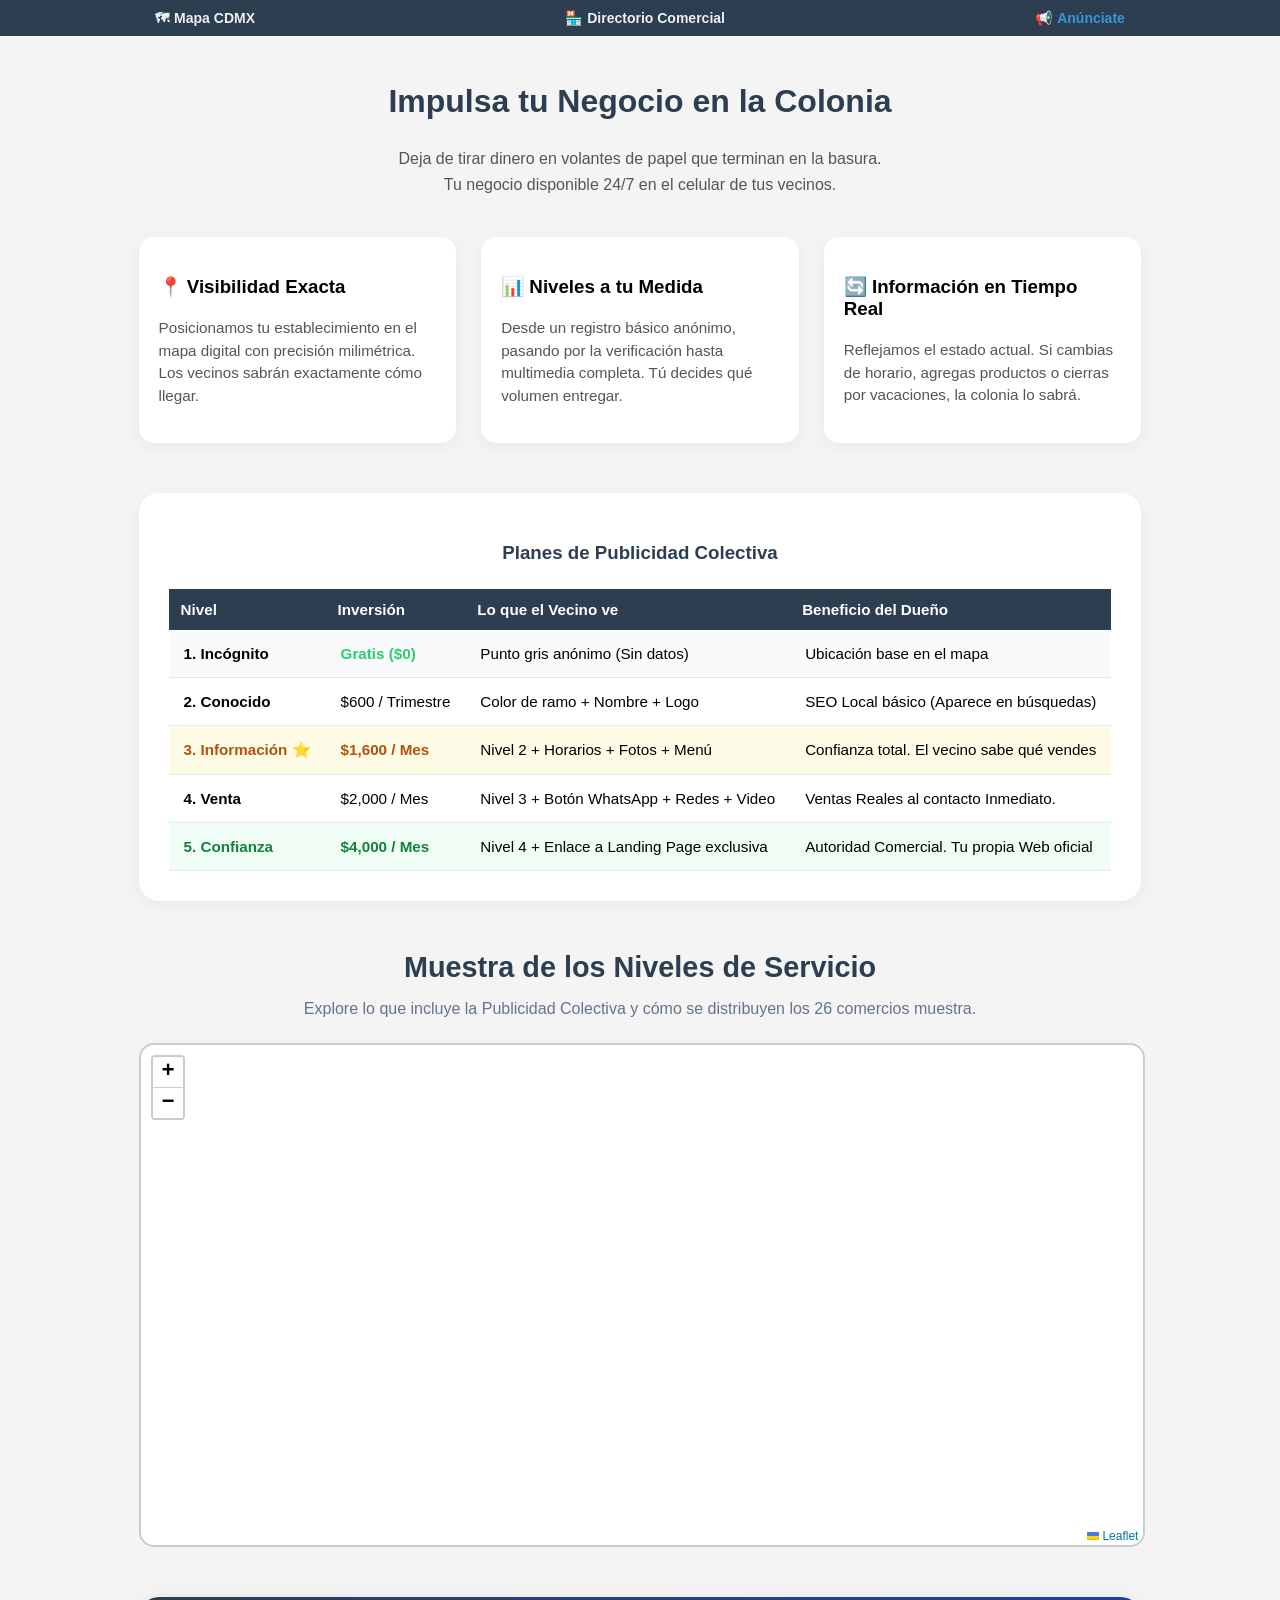
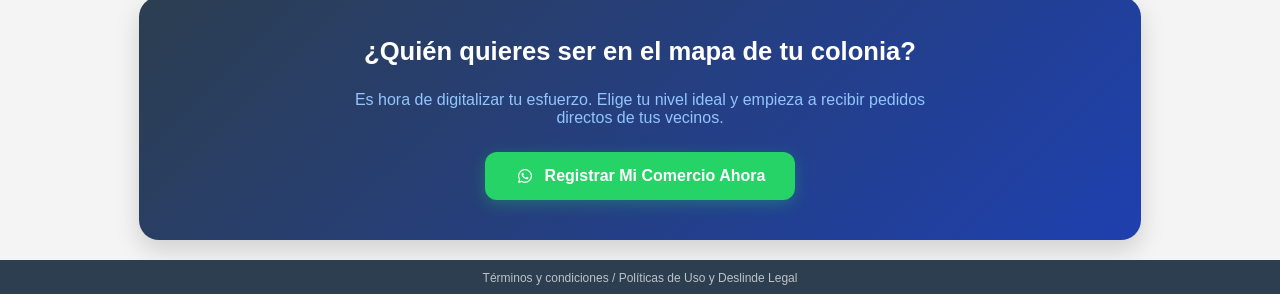
==== anunciate.html @ 741e90ce "Subida inicial limpia del proyecto" ====
<!DOCTYPE html>
<html lang="es">
<head>
    <meta charset="UTF-8">
    <meta name="viewport" content="width=device-width, initial-scale=1.0">
    <title>Anúnciate - Negosistema</title>
    
    <!-- Dependencias Locales Unificadas del Proyecto -->
    <link rel="stylesheet" href="css/leaflet.css">
    <!-- CORRECCIÓN: Enlace correcto a tu archivo local de iconos -->
    <link rel="stylesheet" href="css/styles.css">
    <link rel="stylesheet" href="css/all.min.css">
</head>

<body>
<!-- Menú de navegación integrado idéntico al esqueleto -->
<nav class="menu-navegacion-sistema">
<div class="menu-enlaces">
<a href="index.html" class="enlace-nav">
<span class="icono-nav">🗺</span> Mapa CDMX
</a>
<a href="comercial.html" class="enlace-nav">
<span class="icono-nav">🏪</span> Directorio Comercial
</a>
<a href="anunciate.html" class="enlace-nav activo">
<span class="icono-nav">📢</span> Anúnciate
</a>
</div>
</nav>
<!-- Contenedor de Contenido Comercial -->
<div class="contenedor-servicios-ventas" style="padding: 20px; max-width:
1100px; margin: 0 auto;">
<header style="text-align: center; margin-bottom: 40px; margin-top: 20px;">
<h2 class="section-title" style="color: #2c3e50; font-size:
2rem;">Impulsa tu Negocio en la Colonia</h2>
<p class="intro-text" style="color: #555; line-height: 1.6;">
Deja de tirar dinero en volantes de papel que terminan en la
basura. <br>
Tu negocio disponible 24/7 en el celular de tus vecinos.
</p>
</header>
<!-- Pilares de Valor comerciales -->
<div style="display: grid; grid-template-columns: repeat(auto-fit,
minmax(280px, 1fr)); gap: 25px; margin-bottom: 50px;">
<div class="feature-card" style="box-shadow: 0 4px 15px
rgba(0,0,0,0.05); border-radius: 15px; background: white; padding: 20px;">
<h3>📍 Visibilidad Exacta</h3>
<p style="color: #555; font-size: 0.95rem; line-height:
1.5;">Posicionamos tu establecimiento en el mapa digital con precisión milimétrica.
Los vecinos sabrán exactamente cómo llegar.</p>
</div>
<div class="feature-card" style="box-shadow: 0 4px 15px
rgba(0,0,0,0.05); border-radius: 15px; background: white; padding: 20px;">
<h3>📊 Niveles a tu Medida</h3>
<p style="color: #555; font-size: 0.95rem; line-height: 1.5;">Desde
un registro básico anónimo, pasando por la verificación hasta multimedia completa.
Tú decides qué volumen entregar.</p>
</div>
<div class="feature-card" style="box-shadow: 0 4px 15px
rgba(0,0,0,0.05); border-radius: 15px; background: white; padding: 20px;">
<h3>🔄 Información en Tiempo Real</h3>
<p style="color: #555; font-size: 0.95rem; line-height:
1.5;">Reflejamos el estado actual. Si cambias de horario, agregas productos o
cierras por vacaciones, la colonia lo sabrá.</p>
</div>
</div>
<!-- Tabla Profesional de Planes y Niveles de Inversión -->
<section style="margin-bottom: 50px; background: white; padding: 30px;
border-radius: 20px; box-shadow: 0 4px 15px rgba(0,0,0,0.05);">
<h3 style="color: #2c3e50; text-align: center; margin-bottom:
25px;">Planes de Publicidad Colectiva</h3>
<div style="overflow-x: auto;">
<table style="width: 100%; border-collapse: collapse; text-align:
left; font-size: 0.95rem;">
<thead>
<tr style="background-color: #2c3e50; color: white;">
<th style="padding: 12px;">Nivel</th>
<th style="padding: 12px;">Inversión</th>
<th style="padding: 12px;">Lo que el Vecino ve</th>
<th style="padding: 12px;">Beneficio del Dueño</th>
</tr>
</thead>
<tbody>
<tr style="border-bottom: 1px solid #e2e8f0; background:
#f8fafc;">
<td style="padding: 15px; font-weight: bold;">1.
Incógnito</td>
<td style="padding: 15px; color: #2ecc71; font-weight:
bold;">Gratis ($0)</td>
<td style="padding: 15px;">Punto gris anónimo (Sin
datos)</td>
<td style="padding: 15px;">Ubicación base en el
mapa</td>
</tr>
<tr style="border-bottom: 1px solid #e2e8f0;">
<td style="padding: 15px; font-weight: bold;">2.
Conocido</td>
<td style="padding: 15px;">$600 / Trimestre</td>
<td style="padding: 15px;">Color de ramo + Nombre +
Logo</td>
<td style="padding: 15px;">SEO Local básico (Aparece en
búsquedas)</td>
</tr>
<tr style="border-bottom: 1px solid #e2e8f0; background:
#fdfae6;">
<td style="padding: 15px; font-weight: bold; color:
#b45309;">3. Información ⭐</td>
<td style="padding: 15px; font-weight: bold; color:
#b45309;">$1,600 / Mes</td>
<td style="padding: 15px;">Nivel 2 + Horarios + Fotos +
Menú</td>
<td style="padding: 15px;">Confianza total. El vecino
sabe qué vendes</td>
</tr>
<tr style="border-bottom: 1px solid #e2e8f0;">
<td style="padding: 15px; font-weight: bold;">4.
Venta</td>
<td style="padding: 15px;">$2,000 / Mes</td>
<td style="padding: 15px;">Nivel 3 + Botón WhatsApp +
Redes + Video</td>
<td style="padding: 15px;">Ventas Reales al contacto
Inmediato.</td>
</tr>
<tr style="border-bottom: 1px solid #e2e8f0; background:
#f0fdf4;">
<td style="padding: 15px; font-weight: bold; color:
#15803d;">5. Confianza</td>
<td style="padding: 15px; font-weight: bold; color:
#15803d;">$4,000 / Mes</td>
<td style="padding: 15px;">Nivel 4 + Enlace a Landing
Page exclusiva</td>
<td style="padding: 15px;">Autoridad Comercial. Tu
propia Web oficial</td>
</tr>
</tbody>
</table>
</div>
</section>
<!-- Sección de Visualización de Pruebas -->
<!-- Sección de Visualización de Pruebas -->
<section style="margin-bottom: 50px; text-align: center;">
  <h3 style="color: #2c3e50; font-size: 1.8rem; margin-bottom: 5px;">Muestra de los Niveles de Servicio</h3>
  <p style="color: #64748b; margin-bottom: 25px;">Explore lo que incluye la Publicidad Colectiva y cómo se distribuyen los 26 comercios muestra.</p>
  
  <!-- SOLUCIÓN: Un solo contenedor con el ID correcto y todos los estilos visuales -->
  <div id="mapa_general" style="width: 100%; height: 500px; min-height: 400px; border: 2px solid #ccc; border-radius: 15px; overflow: hidden; background: #fff; z-index: 1;"></div>
</section>
<!-- Bloque de Conversión Directa (Call to Action) -->
<div style="background: linear-gradient(135deg, #2c3e50 0%, #1e40af 100%);
color: white; padding: 40px; border-radius: 20px; text-align: center; box-shadow: 0
10px 25px rgba(0,0,0,0.15);">
<h3 style="margin-top: 0; font-size: 1.6rem; color: #fff;">¿Quién
quieres ser en el mapa de tu colonia?</h3>
<p style="color: #93c5fd; max-width: 600px; margin: 10px auto 25px
auto;">Es hora de digitalizar tu esfuerzo. Elige tu nivel ideal y empieza a recibir
pedidos directos de tus vecinos.</p>
<a href="https://wa.me" class="btn-gps-xalpa" target="_blank"
style="background: #25d366; color:#fff; display: inline-flex; align-items: center;
gap: 10px; padding: 15px 30px; text-decoration: none; font-weight: bold;
border-radius: 12px; box-shadow: 0 4px 15px rgba(37,211,102,0.3);">
<i class="fa-brands fa-whatsapp"></i> Registrar Mi Comercio Ahora
</a>
</div>
</div>
<!-- Footer Técnico Unificado -->
<footer class="footer-sistema">
<a href="terminos.html" class="enlace-legal">Términos y condiciones /
Políticas de Uso y Deslinde Legal</a>
</footer>
<!-- Dependencias JavaScript Locales e Inyección Automática -->
<script src="js/leaflet.js"></script>
<script src="js/papaparse.min.js"></script>
<script src="js/motor-mapas.js"></script>
</body>
</html>
---- css/styles.css ----
/* Variables de dimensionamiento base */
html, body {
    margin: 0;
    padding: 0;
    width: 100%;
    height: 100%;
    font-family: Arial, sans-serif;
    background-color: #f4f4f4;
     display: flex;
    flex-direction: column;
}

/* Menú de navegación global fijo */
.menu-navegacion-sistema {
    width: 100%;
    background-color: #2c3e50;
    padding: 10px 0;
}
.menu-enlaces {
    display: flex;
    justify-content: space-around;
    align-items: center;
}
.enlace-nav {
    color: #ecf0f1;
    text-decoration: none;
    font-size: 14px;
    font-weight: bold;
    display: flex;
    align-items: center;
    gap: 5px;
}
.enlace-nav.activo {
    color: #3498db;
}

/* Lienzo de mapas con flujo flexible */
#mapa-macro-contenedor, 
#mapa-comercial-contenedor {
  width: 100%;
  flex-grow: 1;
  min-height: 400px;
  background: #e0e0e0;
}


/* Footer legal */
.footer-sistema {
    width: 100%;
    text-align: center;
    padding: 8px 0;
    background: #2c3e50;
}
.enlace-legal {
    color: #bdc3c7;
    font-size: 12px;
    text-decoration: none;
}
/* Slider superior de ofertas */
.carrusel-ofertas {
    width: 100%;
    height: 60px;
    background: #fff;
    overflow-x: auto;
    white-space: nowrap;
    border-bottom: 2px solid #e74c3c;
}
.riel-dinamico {
    display: inline-flex;
    padding: 5px;
    gap: 10px;
}

/* Buscador y switch */
.panel-control-hiperlocal {
    padding: 10px;
    background: #fff;
    display: flex;
    flex-direction: column;
    gap: 8px;
}
.buscador-caja input {
    width: 100%;
    padding: 10px;
    border: 1px solid #ccc;
    border-radius: 4px;
    box-sizing: border-box;
}
.btn-switch {
    width: 100%;
    padding: 10px;
    background: #34495e;
    color: #fff;
    border: none;
    border-radius: 4px;
    font-weight: bold;
    cursor: pointer;
}
/* Grid inferior de switches táctiles */
.grid-capas-switches {
    display: grid;
    grid-template-columns: repeat(4, 1fr);
    gap: 5px;
    padding: 10px;
    background: #fff;
}
.switch-capa-btn {
    padding: 8px 2px;
    border-radius: 20px;
    border: 2px solid #ccc;
    font-size: 11px;
    font-weight: bold;
    text-align: center;
    background: #fff;
}

/* Clases de colores activos (Mapa A - Productos) */
.btn-p-verde { background: #2ecc71; color: #fff; }
.btn-p-naranja { background: #e67e22; color: #fff; }
.btn-p-amarillo { background: #f1c40f; color: #000; }
.btn-p-rojo { background: #e74c3c; color: #fff; }
.btn-p-rosa { background: #e91e63; color: #fff; }
.btn-p-cafe { background: #8b5a2b; color: #fff; }
.btn-p-azul { background: #0000ff; color: #fff; }
.btn-p-gris { background: #95a5a6; color: #fff; }

/* Clases de colores activos (Mapa B - Servicios) */
.btn-s-azulclaro { background: #ecf0f1; color: #000; }
.btn-s-azulmedio { background: #3498db; color: #fff; }
.btn-s-morado { background: #9b59b6; color: #fff; }
.btn-s-grisoscuro { background: #34495e; color: #fff; }
.btn-s-vino { background: #800020; color: #fff; }
.btn-s-blanco { background: #ffffff; color: #000; border: 2px solid #000; }
.btn-s-negro { background: #000000; color: #fff; }
/* Contenedor base de los marcadores personalizados */
.pin-personalizado {
    position: relative;
    width: 30px;
    height: 30px;
    border-radius: 50%;
    display: flex;
    justify-content: center;
    align-items: center;
}

/* Pines Plata (Nivel Medio) */
.pin-plata {
    border: 3px solid #b4b4b4;
    box-shadow: 0 4px 6px rgba(0,0,0,0.3);
    transition: transform 0.2s ease-in-out;
}
.pin-plata:hover {
    transform: scale(1.25);
}

/* Pines Oro Premium (Efecto de hardware: pulso expansivo) */
.pin-oro {
    border: 3px solid #f1c40f;
    box-shadow: 0 0 10px #f1c40f;
    animation: pulso-oro-hardware 1.8s infinite ease-in-out;
}
@keyframes pulso-oro-hardware {
    0% { box-shadow: 0 0 0 0 rgba(241, 196, 15, 0.7); }
    70% { box-shadow: 0 0 0 12px rgba(241, 196, 15, 0); }
    100% { box-shadow: 0 0 0 0 rgba(241, 196, 15, 0); }
}

/* Corona de Flamas (Urgencia) - Efecto Fuego superpuesto */
.pin-con-flama::after {
    content: '';
    position: absolute;
    top: -18px;
    left: 50%;
    transform: translateX(-50%);
    width: 24px;
    height: 24px;
    background: radial-gradient(circle at bottom, #ffdd00 20%, #ff5500 60%, transparent 90%);
    border-radius: 50% 50% 20% 50%;
    transform: translateX(-50%) rotate(-45deg);
    animation: efecto-fuego-css 0.5s infinite alternate ease-in-out;
    filter: drop-shadow(0 -2px 4px #ff5500);
}
@keyframes efecto-fuego-css {
    0% { transform: translateX(-50%) rotate(-43deg) scale(0.9); opacity: 0.8; }
    100% { transform: translateX(-50%) rotate(-47deg) scale(1.1); opacity: 1; }
}
/* Estructura para las barras de accesibilidad superiores */
.accesibilidad-contenedor {
  background: #ffffff;
  padding: 10px;
  border-bottom: 1px solid #cccccc;
}

/* Rejilla adaptativa para botones dinámicos */
.botones-grid {
  display: grid;
  grid-template-columns: repeat(auto-fill, minmax(120px, 1fr));
  gap: 8px;
  margin-top: 5px;
}

/* Botones físicos de accesibilidad */
.btn-accesibilidad-dinamico {
  padding: 8px;
  background: #34495e;
  color: #ffffff;
  border: none;
  border-radius: 4px;
  font-size: 12px;
  font-weight: bold;
  cursor: pointer;
  text-align: center;
}
/* 1. RESTAURACIÓN DEL MAPA: Protege las cuadrículas de Leaflet para que vuelvan a verse */
.leaflet-container img {
  width: auto !important;
  height: auto !important;
  max-width: none !important;
  max-height: none !important;
  display: inline !important;
}

/* 2. AISLAMIENTO EXCLUSIVO: El tamaño fijo solo se aplicará a las fotos del carrusel */
.foto-popup-item {
  display: block !important;
  width: 100% !important;
  height: 100% !important;
  object-fit: cover !important;
}

/* Contenedores de la interfaz */
.guia-colores-contenedor {
  background: #f8f9fa;
  border-radius: 8px;
  padding: 15px;
  box-shadow: 0 2px 4px rgba(0,0,0,0.05);
}
.guia-grid {
  display: grid;
  grid-template-columns: repeat(auto-fill, minmax(280px, 1fr));
  gap: 12px;
  margin-top: 10px;
}
.guia-item-filtro {
  display: flex;
  align-items: center;
  gap: 12px;
  font-size: 14px;
}

/* El interruptor (Toggle Switch) */
.toggle-switch {
  position: relative;
  display: inline-block;
  width: 44px;
  height: 24px;
  flex-shrink: 0;
}
.toggle-switch input {
  opacity: 0;
  width: 0;
  height: 0;
}
.slider-palanca {
  position: absolute;
  cursor: pointer;
  top: 0; left: 0; right: 0; bottom: 0;
  background-color: #b0bec5; /* Color apagado que no interfiere con las capas */
  transition: .3s;
  border-radius: 24px;
  border: 1px solid #90a4ae;
}
.slider-palanca:before {
  position: absolute;
  content: "";
  height: 16px;
  width: 16px;
  left: 3px;
  bottom: 3px;
  background-color: white;
  transition: .3s;
  border-radius: 50%;
  box-shadow: 0 1px 3px rgba(0,0,0,0.2);
}

/* Estado encendido dinámico según la capa */
.toggle-switch input:checked + .slider-palanca {
  background-color: var(--color-capa);
  border-color: rgba(0, 0, 0, 0.15);
}
.toggle-switch input:checked + .slider-palanca:before {
  transform: translateX(20px);
}

/* Ajuste específico para visibilidad del switch blanco */
.toggle-switch input[style*="#ffffff"]:checked + .slider-palanca {
  border-color: #ccc;
}
.toggle-switch input[style*="#ffffff"]:checked + .slider-palanca:before {
  background-color: #f5f5f5;
}
/* Por defecto ocultamos ambas secciones para evitar parpadeos */
#contenedor-filtros-global .seccion-productos,
#contenedor-filtros-global .seccion-servicios {
  display: none;
}

/* Si el contenedor padre tiene la clase de productos, muestra solo productos */
#contenedor-filtros-global.modo-productos .seccion-productos {
  display: block;
}

/* Si el contenedor padre tiene la clase de servicios, muestra solo servicios */
#contenedor-filtros-global.modo-servicios .seccion-servicios {
  display: block;
}
.guia-grid {
    display: grid;
    grid-template-columns: repeat(auto-fit, minmax(280px, 1fr));
    gap: 15px;
    padding: 15px;
}
.guia-item-filtro {
    display: flex;
    align-items: start;
    gap: 10px;
    background: #f8fafc;
    padding: 10px;
    border-radius: 8px;
}
/* Color para los selectores activos de los Checkboxes */
.filtro-capa-chk[data-capa="verde"]:checked + .slider-palanca { background-color: #2ecc71; }
.filtro-capa-chk[data-capa="naranja"]:checked + .slider-palanca { background-color: #e67e22; }
.filtro-capa-chk[data-capa="amarillo"]:checked + .slider-palanca { background-color: #f1c40f; }
.filtro-capa-chk[data-capa="rojo"]:checked + .slider-palanca { background-color: #e74c3c; }
.filtro-capa-chk[data-capa="rosa"]:checked + .slider-palanca { background-color: #e91e63; }
.filtro-capa-chk[data-capa="cafe"]:checked + .slider-palanca { background-color: #8b5a2b; }
.filtro-capa-chk[data-capa="azul"]:checked + .slider-palanca { background-color: #0000ff; }

/* Servicios */
.filtro-capa-chk[data-capa="azulclaro"]:checked + .slider-palanca { background-color: #1565c0; }
.filtro-capa-chk[data-capa="azulmedio"]:checked + .slider-palanca { background-color: #3498db; }
.filtro-capa-chk[data-capa="morado"]:checked + .slider-palanca { background-color: #7b1fa2; }
.filtro-capa-chk[data-capa="grisoscuro"]:checked + .slider-palanca { background-color: #34495e; }
.filtro-capa-chk[data-capa="vino"]:checked + .slider-palanca { background-color: #5d001e; }
.filtro-capa-chk[data-capa="blanco"]:checked + .slider-palanca { background-color: #ffffff; border: 1px solid #cbd5e1; }
.filtro-capa-chk[data-capa="negro"]:checked + .slider-palanca { background-color: #000000; }
.filtro-capa-chk[data-capa="gris"]:checked + .slider-palanca { background-color: #95a5a6; }
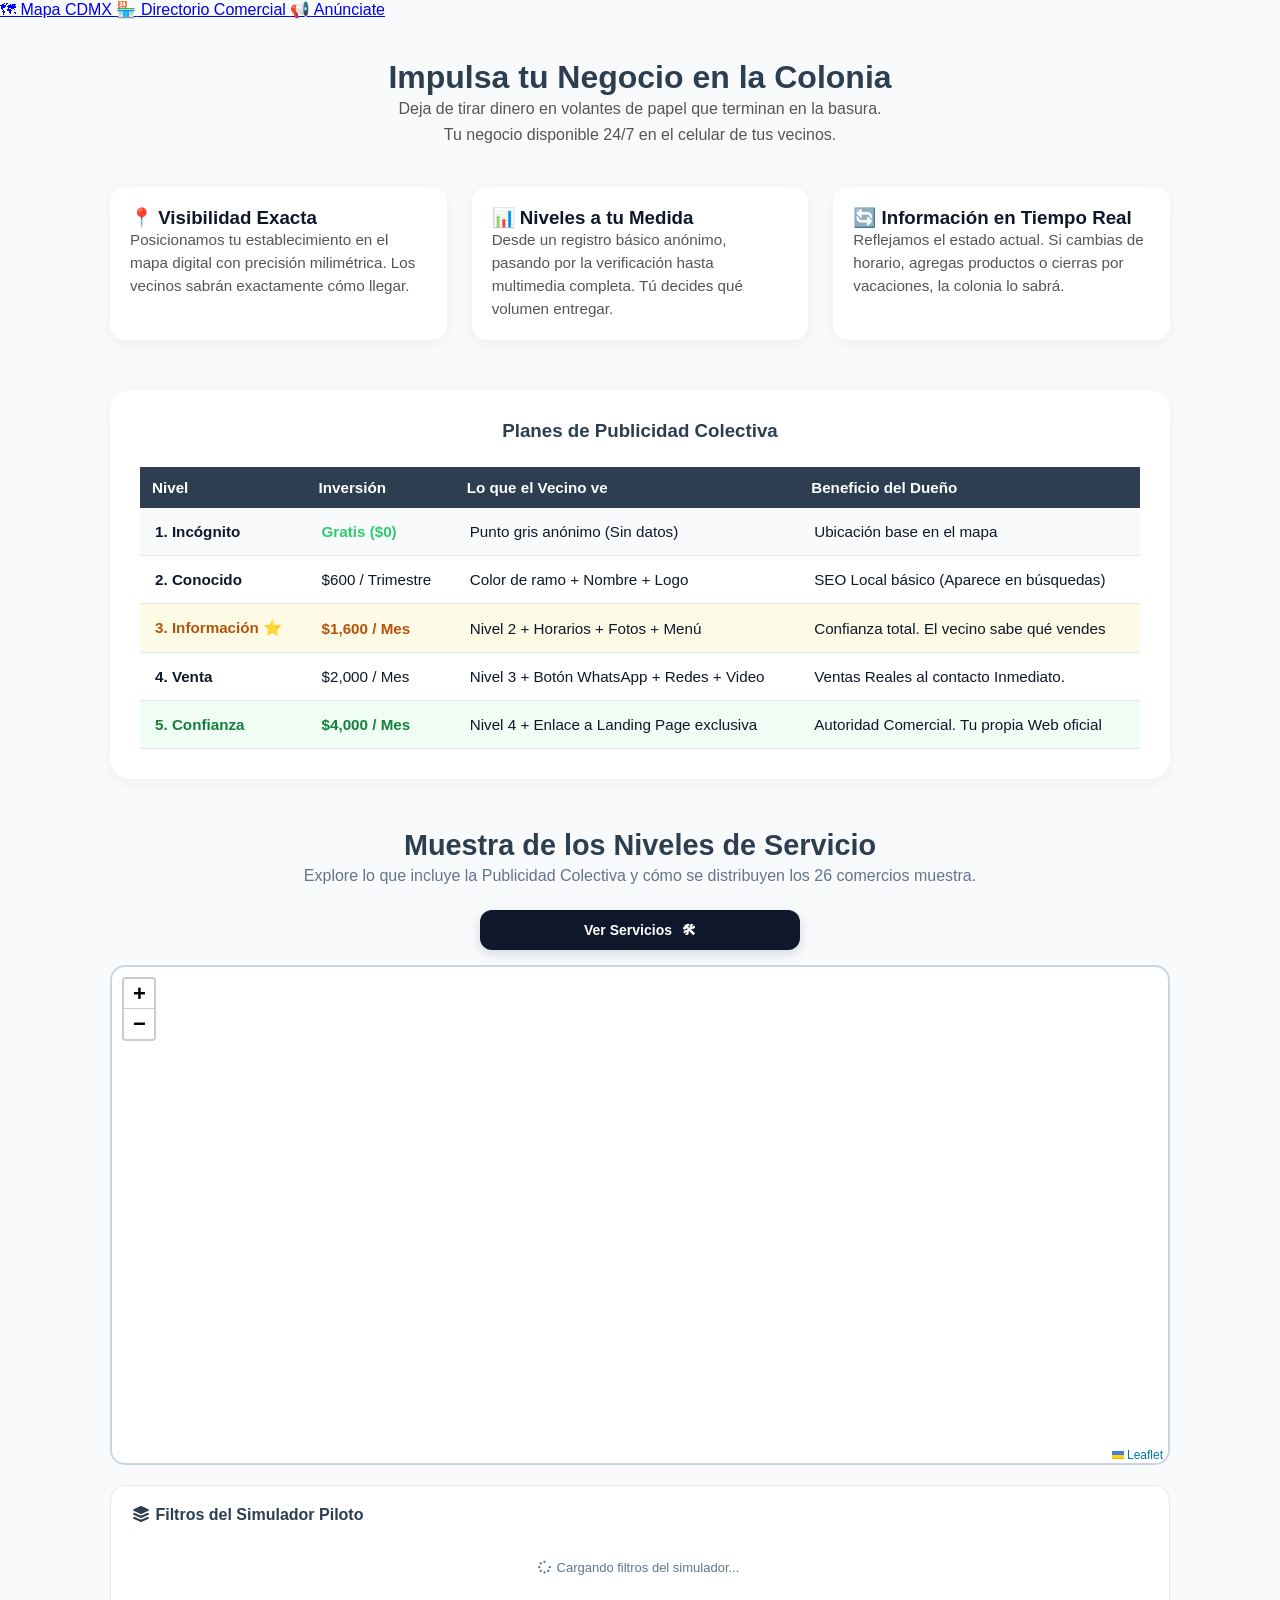
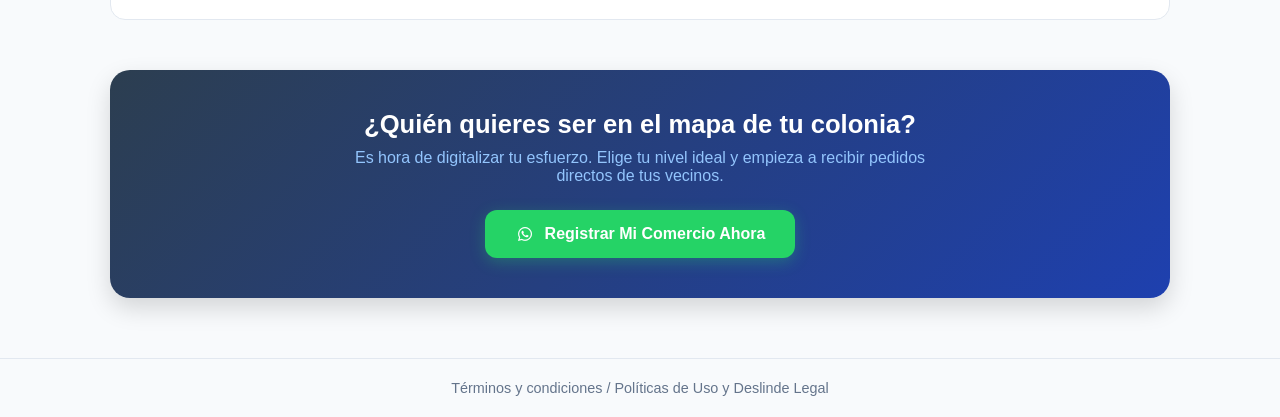
==== commit 8e5340ca: "actualizacion con cluster" ====
--- a/anunciate.html
+++ b/anunciate.html
@@ -7,169 +7,146 @@
     
     <!-- Dependencias Locales Unificadas del Proyecto -->
     <link rel="stylesheet" href="css/leaflet.css">
-    <!-- CORRECCIÓN: Enlace correcto a tu archivo local de iconos -->
     <link rel="stylesheet" href="css/styles.css">
     <link rel="stylesheet" href="css/all.min.css">
 </head>
 
-<body>
-<!-- Menú de navegación integrado idéntico al esqueleto -->
-<nav class="menu-navegacion-sistema">
-<div class="menu-enlaces">
-<a href="index.html" class="enlace-nav">
-<span class="icono-nav">🗺</span> Mapa CDMX
-</a>
-<a href="comercial.html" class="enlace-nav">
-<span class="icono-nav">🏪</span> Directorio Comercial
-</a>
-<a href="anunciate.html" class="enlace-nav activo">
-<span class="icono-nav">📢</span> Anúnciate
-</a>
-</div>
-</nav>
-<!-- Contenedor de Contenido Comercial -->
-<div class="contenedor-servicios-ventas" style="padding: 20px; max-width:
-1100px; margin: 0 auto;">
-<header style="text-align: center; margin-bottom: 40px; margin-top: 20px;">
-<h2 class="section-title" style="color: #2c3e50; font-size:
-2rem;">Impulsa tu Negocio en la Colonia</h2>
-<p class="intro-text" style="color: #555; line-height: 1.6;">
-Deja de tirar dinero en volantes de papel que terminan en la
-basura. <br>
-Tu negocio disponible 24/7 en el celular de tus vecinos.
-</p>
-</header>
-<!-- Pilares de Valor comerciales -->
-<div style="display: grid; grid-template-columns: repeat(auto-fit,
-minmax(280px, 1fr)); gap: 25px; margin-bottom: 50px;">
-<div class="feature-card" style="box-shadow: 0 4px 15px
-rgba(0,0,0,0.05); border-radius: 15px; background: white; padding: 20px;">
-<h3>📍 Visibilidad Exacta</h3>
-<p style="color: #555; font-size: 0.95rem; line-height:
-1.5;">Posicionamos tu establecimiento en el mapa digital con precisión milimétrica.
-Los vecinos sabrán exactamente cómo llegar.</p>
-</div>
-<div class="feature-card" style="box-shadow: 0 4px 15px
-rgba(0,0,0,0.05); border-radius: 15px; background: white; padding: 20px;">
-<h3>📊 Niveles a tu Medida</h3>
-<p style="color: #555; font-size: 0.95rem; line-height: 1.5;">Desde
-un registro básico anónimo, pasando por la verificación hasta multimedia completa.
-Tú decides qué volumen entregar.</p>
-</div>
-<div class="feature-card" style="box-shadow: 0 4px 15px
-rgba(0,0,0,0.05); border-radius: 15px; background: white; padding: 20px;">
-<h3>🔄 Información en Tiempo Real</h3>
-<p style="color: #555; font-size: 0.95rem; line-height:
-1.5;">Reflejamos el estado actual. Si cambias de horario, agregas productos o
-cierras por vacaciones, la colonia lo sabrá.</p>
-</div>
-</div>
-<!-- Tabla Profesional de Planes y Niveles de Inversión -->
-<section style="margin-bottom: 50px; background: white; padding: 30px;
-border-radius: 20px; box-shadow: 0 4px 15px rgba(0,0,0,0.05);">
-<h3 style="color: #2c3e50; text-align: center; margin-bottom:
-25px;">Planes de Publicidad Colectiva</h3>
-<div style="overflow-x: auto;">
-<table style="width: 100%; border-collapse: collapse; text-align:
-left; font-size: 0.95rem;">
-<thead>
-<tr style="background-color: #2c3e50; color: white;">
-<th style="padding: 12px;">Nivel</th>
-<th style="padding: 12px;">Inversión</th>
-<th style="padding: 12px;">Lo que el Vecino ve</th>
-<th style="padding: 12px;">Beneficio del Dueño</th>
-</tr>
-</thead>
-<tbody>
-<tr style="border-bottom: 1px solid #e2e8f0; background:
-#f8fafc;">
-<td style="padding: 15px; font-weight: bold;">1.
-Incógnito</td>
-<td style="padding: 15px; color: #2ecc71; font-weight:
-bold;">Gratis ($0)</td>
-<td style="padding: 15px;">Punto gris anónimo (Sin
-datos)</td>
-<td style="padding: 15px;">Ubicación base en el
-mapa</td>
-</tr>
-<tr style="border-bottom: 1px solid #e2e8f0;">
-<td style="padding: 15px; font-weight: bold;">2.
-Conocido</td>
-<td style="padding: 15px;">$600 / Trimestre</td>
-<td style="padding: 15px;">Color de ramo + Nombre +
-Logo</td>
-<td style="padding: 15px;">SEO Local básico (Aparece en
-búsquedas)</td>
-</tr>
-<tr style="border-bottom: 1px solid #e2e8f0; background:
-#fdfae6;">
-<td style="padding: 15px; font-weight: bold; color:
-#b45309;">3. Información ⭐</td>
-<td style="padding: 15px; font-weight: bold; color:
-#b45309;">$1,600 / Mes</td>
-<td style="padding: 15px;">Nivel 2 + Horarios + Fotos +
-Menú</td>
-<td style="padding: 15px;">Confianza total. El vecino
-sabe qué vendes</td>
-</tr>
-<tr style="border-bottom: 1px solid #e2e8f0;">
-<td style="padding: 15px; font-weight: bold;">4.
-Venta</td>
-<td style="padding: 15px;">$2,000 / Mes</td>
-<td style="padding: 15px;">Nivel 3 + Botón WhatsApp +
-Redes + Video</td>
-<td style="padding: 15px;">Ventas Reales al contacto
-Inmediato.</td>
-</tr>
-<tr style="border-bottom: 1px solid #e2e8f0; background:
-#f0fdf4;">
-<td style="padding: 15px; font-weight: bold; color:
-#15803d;">5. Confianza</td>
-<td style="padding: 15px; font-weight: bold; color:
-#15803d;">$4,000 / Mes</td>
-<td style="padding: 15px;">Nivel 4 + Enlace a Landing
-Page exclusiva</td>
-<td style="padding: 15px;">Autoridad Comercial. Tu
-propia Web oficial</td>
-</tr>
-</tbody>
-</table>
-</div>
-</section>
-<!-- Sección de Visualización de Pruebas -->
-<!-- Sección de Visualización de Pruebas -->
-<section style="margin-bottom: 50px; text-align: center;">
-  <h3 style="color: #2c3e50; font-size: 1.8rem; margin-bottom: 5px;">Muestra de los Niveles de Servicio</h3>
-  <p style="color: #64748b; margin-bottom: 25px;">Explore lo que incluye la Publicidad Colectiva y cómo se distribuyen los 26 comercios muestra.</p>
-  
-  <!-- SOLUCIÓN: Un solo contenedor con el ID correcto y todos los estilos visuales -->
-  <div id="mapa_general" style="width: 100%; height: 500px; min-height: 400px; border: 2px solid #ccc; border-radius: 15px; overflow: hidden; background: #fff; z-index: 1;"></div>
-</section>
-<!-- Bloque de Conversión Directa (Call to Action) -->
-<div style="background: linear-gradient(135deg, #2c3e50 0%, #1e40af 100%);
-color: white; padding: 40px; border-radius: 20px; text-align: center; box-shadow: 0
-10px 25px rgba(0,0,0,0.15);">
-<h3 style="margin-top: 0; font-size: 1.6rem; color: #fff;">¿Quién
-quieres ser en el mapa de tu colonia?</h3>
-<p style="color: #93c5fd; max-width: 600px; margin: 10px auto 25px
-auto;">Es hora de digitalizar tu esfuerzo. Elige tu nivel ideal y empieza a recibir
-pedidos directos de tus vecinos.</p>
-<a href="https://wa.me" class="btn-gps-xalpa" target="_blank"
-style="background: #25d366; color:#fff; display: inline-flex; align-items: center;
-gap: 10px; padding: 15px 30px; text-decoration: none; font-weight: bold;
-border-radius: 12px; box-shadow: 0 4px 15px rgba(37,211,102,0.3);">
-<i class="fa-brands fa-whatsapp"></i> Registrar Mi Comercio Ahora
-</a>
-</div>
-</div>
-<!-- Footer Técnico Unificado -->
-<footer class="footer-sistema">
-<a href="terminos.html" class="enlace-legal">Términos y condiciones /
-Políticas de Uso y Deslinde Legal</a>
-</footer>
-<!-- Dependencias JavaScript Locales e Inyección Automática -->
-<script src="js/leaflet.js"></script>
-<script src="js/papaparse.min.js"></script>
-<script src="js/motor-mapas.js"></script>
+<body class="pagina-scroll-ventas">
+    <!-- Menú de navegación integrado idéntico al esqueleto -->
+    <nav class="menu-navegacion-sistema">
+        <div class="menu-enlaces">
+            <a href="index.html" class="enlace-nav">
+                <span class="icono-nav">🗺</span> Mapa CDMX
+            </a>
+            <a href="comercial.html" class="enlace-nav">
+                <span class="icono-nav">🏪</span> Directorio Comercial
+            </a>
+            <a href="anunciate.html" class="enlace-nav activo">
+                <span class="icono-nav">📢</span> Anúnciate
+            </a>
+        </div>
+    </nav>
+
+    <!-- Contenedor de Contenido Comercial -->
+    <div class="contenedor-servicios-ventas" style="padding: 20px; max-width: 1100px; margin: 0 auto;">
+        <header style="text-align: center; margin-bottom: 40px; margin-top: 20px;">
+            <h2 class="section-title" style="color: #2c3e50; font-size: 2rem;">Impulsa tu Negocio en la Colonia</h2>
+            <p class="intro-text" style="color: #555; line-height: 1.6;">
+                Deja de tirar dinero en volantes de papel que terminan en la basura. <br>
+                Tu negocio disponible 24/7 en el celular de tus vecinos.
+            </p>
+        </header>
+
+        <!-- Pilares de Valor comerciales -->
+        <div style="display: grid; grid-template-columns: repeat(auto-fit, minmax(280px, 1fr)); gap: 25px; margin-bottom: 50px;">
+            <div class="feature-card" style="box-shadow: 0 4px 15px rgba(0,0,0,0.05); border-radius: 15px; background: white; padding: 20px;">
+                <h3>📍 Visibilidad Exacta</h3>
+                <p style="color: #555; font-size: 0.95rem; line-height: 1.5;">Posicionamos tu establecimiento en el mapa digital con precisión milimétrica. Los vecinos sabrán exactamente cómo llegar.</p>
+            </div>
+            <div class="feature-card" style="box-shadow: 0 4px 15px rgba(0,0,0,0.05); border-radius: 15px; background: white; padding: 20px;">
+                <h3>📊 Niveles a tu Medida</h3>
+                <p style="color: #555; font-size: 0.95rem; line-height: 1.5;">Desde un registro básico anónimo, pasando por la verificación hasta multimedia completa. Tú decides qué volumen entregar.</p>
+            </div>
+            <div class="feature-card" style="box-shadow: 0 4px 15px rgba(0,0,0,0.05); border-radius: 15px; background: white; padding: 20px;">
+                <h3>🔄 Información en Tiempo Real</h3>
+                <p style="color: #555; font-size: 0.95rem; line-height: 1.5;">Reflejamos el estado actual. Si cambias de horario, agregas productos o cierras por vacaciones, la colonia lo sabrá.</p>
+            </div>
+        </div>
+
+        <!-- Tabla Profesional de Planes y Niveles de Inversión -->
+        <section style="margin-bottom: 50px; background: white; padding: 30px; border-radius: 20px; box-shadow: 0 4px 15px rgba(0,0,0,0.05);">
+            <h3 style="color: #2c3e50; text-align: center; margin-bottom: 25px;">Planes de Publicidad Colectiva</h3>
+            <div style="overflow-x: auto;">
+                <table style="width: 100%; border-collapse: collapse; text-align: left; font-size: 0.95rem;">
+                    <thead>
+                        <tr style="background-color: #2c3e50; color: white;">
+                            <th style="padding: 12px;">Nivel</th>
+                            <th style="padding: 12px;">Inversión</th>
+                            <th style="padding: 12px;">Lo que el Vecino ve</th>
+                            <th style="padding: 12px;">Beneficio del Dueño</th>
+                        </tr>
+                    </thead>
+                    <tbody>
+                        <tr style="border-bottom: 1px solid #e2e8f0; background: #f8fafc;">
+                            <td style="padding: 15px; font-weight: bold;">1. Incógnito</td>
+                            <td style="padding: 15px; color: #2ecc71; font-weight: bold;">Gratis ($0)</td>
+                            <td style="padding: 15px;">Punto gris anónimo (Sin datos)</td>
+                            <td style="padding: 15px;">Ubicación base en el mapa</td>
+                        </tr>
+                        <tr style="border-bottom: 1px solid #e2e8f0;">
+                            <td style="padding: 15px; font-weight: bold;">2. Conocido</td>
+                            <td style="padding: 15px;">$600 / Trimestre</td>
+                            <td style="padding: 15px;">Color de ramo + Nombre + Logo</td>
+                            <td style="padding: 15px;">SEO Local básico (Aparece en búsquedas)</td>
+                        </tr>
+                        <tr style="border-bottom: 1px solid #e2e8f0; background: #fdfae6;">
+                            <td style="padding: 15px; font-weight: bold; color: #b45309;">3. Información ⭐</td>
+                            <td style="padding: 15px; font-weight: bold; color: #b45309;">$1,600 / Mes</td>
+                            <td style="padding: 15px;">Nivel 2 + Horarios + Fotos + Menú</td>
+                            <td style="padding: 15px;">Confianza total. El vecino sabe qué vendes</td>
+                        </tr>
+                        <tr style="border-bottom: 1px solid #e2e8f0;">
+                            <td style="padding: 15px; font-weight: bold;">4. Venta</td>
+                            <td style="padding: 15px;">$2,000 / Mes</td>
+                            <td style="padding: 15px;">Nivel 3 + Botón WhatsApp + Redes + Video</td>
+                            <td style="padding: 15px;">Ventas Reales al contacto Inmediato.</td>
+                        </tr>
+                        <tr style="border-bottom: 1px solid #e2e8f0; background: #f0fdf4;">
+                            <td style="padding: 15px; font-weight: bold; color: #15803d;">5. Confianza</td>
+                            <td style="padding: 15px; font-weight: bold; color: #15803d;">$4,000 / Mes</td>
+                            <td style="padding: 15px;">Nivel 4 + Enlace a Landing Page exclusiva</td>
+                            <td style="padding: 15px;">Autoridad Comercial. Tu propia Web oficial</td>
+                        </tr>
+                    </tbody>
+                </table>
+            </div>
+        </section>
+
+        <!-- Sección de Visualización de Pruebas -->
+        <section style="margin-bottom: 50px; text-align: center;">
+            <h3 style="color: #2c3e50; font-size: 1.8rem; margin-bottom: 5px;">Muestra de los Niveles de Servicio</h3>
+            <p style="color: #64748b; margin-bottom: 25px;">Explore lo que incluye la Publicidad Colectiva y cómo se distribuyen los 26 comercios muestra.</p>
+            
+            <!-- CONTROLLER PREMIUM ADAPTADO: Botón interactivo para alternar entornos en el simulador -->
+            <div style="margin-bottom: 15px; display: flex; justify-content: center;">
+                <button id="btn-switch-entorno" class="btn-switcher-premium" data-entorno="productos" style="max-width: 320px;">
+                    Ver Servicios <span id="emoji-switch">🛠</span>
+                </button>
+            </div>
+
+            <!-- El lienzo del Mapa General Piloto -->
+            <div id="mapa_general" style="width: 100%; height: 500px; min-height: 400px; border: 2px solid #ccc; border-radius: 15px; overflow: hidden; background: #fff; z-index: 1; margin-bottom: 20px;"></div>
+            
+            <!-- CORRECCIÓN CLAVE: Agregado el contenedor donde el JS dibuja los botones y descripciones de las capas del simulador -->
+            <div style="background: white; padding: 20px; border-radius: 15px; border: 1px solid #e2e8f0; text-align: left;">
+                <h4 style="color: #2c3e50; margin-bottom: 12px; font-size: 1rem;"><i class="fa-solid fa-layer-group"></i> Filtros del Simulador Piloto</h4>
+                <div id="capas-inferiores-contenedor" class="capas-lista-scroll" style="display: grid; grid-template-columns: repeat(auto-fill, minmax(280px, 1fr)); gap: 12px;">
+                    <div class="loading-placeholder">
+                        <i class="fa-solid fa-spinner fa-spin"></i> Cargando filtros del simulador...
+                    </div>
+                </div>
+            </div>
+        </section>
+
+        <!-- Bloque de Conversión Directa (Call to Action) -->
+        <div style="background: linear-gradient(135deg, #2c3e50 0%, #1e40af 100%); color: white; padding: 40px; border-radius: 20px; text-align: center; box-shadow: 0 10px 25px rgba(0,0,0,0.15);">
+            <h3 style="margin-top: 0; font-size: 1.6rem; color: #fff;">¿Quién quieres ser en el mapa de tu colonia?</h3>
+            <p style="color: #93c5fd; max-width: 600px; margin: 10px auto 25px auto;">Es hora de digitalizar tu esfuerzo. Elige tu nivel ideal y empieza a recibir pedidos directos de tus vecinos.</p>
+            <a href="https://wa.me" class="btn-gps-xalpa" target="_blank" style="background: #25d366; color:#fff; display: inline-flex; align-items: center; gap: 10px; padding: 15px 30px; text-decoration: none; font-weight: bold; border-radius: 12px; box-shadow: 0 4px 15px rgba(37,211,102,0.3);">
+                <i class="fa-brands fa-whatsapp"></i> Registrar Mi Comercio Ahora
+            </a>
+        </div>
+    </div>
+
+    <!-- Footer Técnico Unificado -->
+    <footer class="footer-sistema" style="margin-top: 40px; padding: 20px; text-align: center; border-top: 1px solid #e2e8f0;">
+        <a href="terminos.html" class="enlace-legal" style="color: #64748b; text-decoration: none; font-size: 0.9rem;">Términos y condiciones / Políticas de Uso y Deslinde Legal</a>
+    </footer>
+
+    <!-- Al final de anunciate.html, reemplaza tus scripts por este orden específico -->
+    <script src="js/leaflet.js"></script>
+    <script src="js/papaparse.min.js"></script>
+    <!-- Agregamos defer para garantizar que el script espere a las librerías anteriores -->
+    <script src="js/motor-mapas.js" defer></script>
 </body>
-</html>+</html>
--- a/css/styles.css
+++ b/css/styles.css
@@ -1,350 +1,654 @@
-
-
-/* Variables de dimensionamiento base */
-html, body {
+/* ========================================================
+   SECCIÓN 1: RESET UNIVERSAL, TIPOGRAFÍA Y ARQUITECTURA BASE
+   ======================================================== */
+
+:root {
+    --bg-main: #f8fafc;
+    --bg-card: #ffffff;
+    --text-dark: #0f172a;
+    --text-muted: #64748b;
+    --border-color: #e2e8f0;
+    --primary-color: #3498db;
+    --radius-premium: 12px;
+    --shadow-subtle: 0 4px 6px -1px rgb(0 0 0 / 0.05), 0 2px 4px -2px rgb(0 0 0 / 0.05);
+}
+
+* {
+    box-sizing: border-box;
     margin: 0;
     padding: 0;
-    width: 100%;
+    font-family: -apple-system, BlinkMacSystemFont, "Segoe UI", Roboto, Helvetica, Arial, sans-serif;
+}
+
+body, html {
     height: 100%;
-    font-family: Arial, sans-serif;
-    background-color: #f4f4f4;
-     display: flex;
+    width: 100%;
+    background-color: var(--bg-main);
+    color: var(--text-dark);
+    overflow: hidden;
+}
+
+/* --- LAYOUTS CORE (SISTEMAS REUTILIZABLES) --- */
+
+.app-container {
+    display: flex;
     flex-direction: column;
-}
-
-/* Menú de navegación global fijo */
-.menu-navegacion-sistema {
-    width: 100%;
-    background-color: #2c3e50;
-    padding: 10px 0;
-}
-.menu-enlaces {
-    display: flex;
-    justify-content: space-around;
-    align-items: center;
-}
-.enlace-nav {
-    color: #ecf0f1;
+    height: 100vh;
+    width: 100vw;
+}
+
+/* Layout dividido para la vista comercial hiperlocal */
+.app-container.split-layout {
+    flex-direction: row;
+}
+
+/* --- CANVAS DEL MAPA LEAFLET --- */
+
+.map-canvas {
+    width: 100%;
+    height: 100%;
+    z-index: 1;
+}
+
+.map-section, .map-view-section {
+    flex: 1;
+    position: relative;
+    height: 100%;
+}
+
+/* --- COMPONENTES DE ENCABEZADO Y CONTROLES --- */
+
+.main-header {
+    background: var(--bg-card);
+    padding: 16px 24px;
+    border-bottom: 1px solid var(--border-color);
+    box-shadow: var(--shadow-subtle);
+    z-index: 10;
+}
+
+.brand {
+    display: flex;
+    align-items: center;
+    gap: 16px;
+}
+
+.brand-icon {
+    font-size: 28px;
+    color: var(--primary-color);
+}
+
+.brand h1 {
+    font-size: 20px;
+    font-weight: 700;
+}
+
+.brand .subtitle {
+    font-size: 13px;
+    color: var(--text-muted);
+}
+/* ========================================================
+   SECCIÓN 2: INTERFAZ DE BARRA LATERAL Y SWITCHER PREMIUM
+   ======================================================== */
+
+/* --- ESTRUCTURA DE LA BARRA LATERAL --- */
+.sidebar-panel {
+    width: 360px;
+    height: 100%;
+    background-color: var(--bg-card);
+    border-right: 1px solid var(--border-color);
+    display: flex;
+    flex-direction: column;
+    z-index: 10;
+    box-shadow: 4px 0 10px rgb(0 0 0 / 0.02);
+}
+
+.sidebar-header {
+    padding: 20px;
+    border-bottom: 1px solid var(--border-color);
+}
+
+.btn-regresar {
+    display: inline-flex;
+    align-items: center;
+    gap: 8px;
+    color: var(--text-muted);
     text-decoration: none;
+    font-size: 13px;
+    font-weight: 500;
+    margin-bottom: 12px;
+    transition: color 0.2s ease;
+}
+
+.btn-regresar:hover {
+    color: var(--primary-color);
+}
+
+.colonia-titulo {
+    font-size: 18px;
+    font-weight: 700;
+    text-transform: capitalize;
+}
+
+/* --- CONTROLLER PREMIUM: SWITCHER DE ENTORNO --- */
+.switch-container-box {
+    padding: 16px 20px;
+    background-color: #f8fafc;
+    border-bottom: 1px solid var(--border-color);
+}
+
+.btn-switcher-premium {
+    width: 100%;
+    padding: 12px;
+    background: #0f172a;
+    color: #ffffff;
+    border: none;
+    border-radius: var(--radius-premium);
     font-size: 14px;
-    font-weight: bold;
-    display: flex;
-    align-items: center;
-    gap: 5px;
-}
-.enlace-nav.activo {
-    color: #3498db;
-}
-
-/* Lienzo de mapas con flujo flexible */
-#mapa-macro-contenedor, 
-#mapa-comercial-contenedor {
-  width: 100%;
-  flex-grow: 1;
-  min-height: 400px;
-  background: #e0e0e0;
-}
-
-
-/* Footer legal */
-.footer-sistema {
-    width: 100%;
+    font-weight: 600;
+    cursor: pointer;
+    display: flex;
+    align-items: center;
+    justify-content: center;
+    gap: 10px;
+    box-shadow: 0 4px 12px rgb(15 23 42 / 0.15);
+    transition: all 0.2s cubic-bezier(0.4, 0, 0.2, 1);
+}
+
+.btn-switcher-premium:hover {
+    background: #1e293b;
+    transform: translateY(-1px);
+}
+
+.btn-switcher-premium:active {
+    transform: translateY(1px);
+}
+
+/* --- SECCIONES DE FILTROS Y SCROLL --- */
+.filters-section, .aledanas-section {
+    padding: 20px;
+    border-bottom: 1px solid var(--border-color);
+}
+
+.filters-section h3, .aledanas-section h3 {
+    font-size: 13px;
+    font-weight: 700;
+    text-transform: uppercase;
+    color: var(--text-muted);
+    margin-bottom: 16px;
+    letter-spacing: 0.05em;
+    display: flex;
+    align-items: center;
+    gap: 8px;
+}
+
+.capas-lista-scroll {
+    flex: 1;
+    overflow-y: auto;
+    display: flex;
+    flex-direction: column;
+    gap: 12px;
+    max-height: 320px;
+    padding-right: 4px;
+}
+
+/* Optimización de la barra de desplazamiento (Scrollbar) */
+.capas-lista-scroll::-webkit-scrollbar {
+    width: 6px;
+}
+
+.capas-lista-scroll::-webkit-scrollbar-track {
+    background: transparent;
+}
+
+.capas-lista-scroll::-webkit-scrollbar-thumb {
+    background: #cbd5e1;
+    border-radius: 10px;
+}
+
+.capas-lista-scroll::-webkit-scrollbar-thumb:hover {
+    background: #94a3b8;
+}
+/* ========================================================
+   SECCIÓN 3: INTERRUPTORES TOGGLE Y CUADRÍCULAS DE BOTONES
+   ======================================================== */
+
+/* --- INTERRUPTORES GENERALES (TOGGLE SWITCHES) --- */
+.guia-item-filter, .guia-item-filtro {
+    display: flex;
+    align-items: center;
+    background: #ffffff;
+    padding: 10px 12px;
+    border: 1px solid var(--border-color);
+    border-radius: 8px;
+    transition: background-color 0.2s ease;
+}
+
+.guia-item-filtro:hover {
+    background: #f8fafc;
+}
+
+.toggle-switch {
+    position: relative;
+    display: inline-block;
+    width: 40px;
+    height: 22px;
+    flex-shrink: 0;
+}
+
+.toggle-switch input {
+    opacity: 0;
+    width: 0;
+    height: 0;
+}
+
+.slider-palanca {
+    position: absolute;
+    cursor: pointer;
+    top: 0;
+    left: 0;
+    right: 0;
+    bottom: 0;
+    background-color: #cbd5e1;
+    transition: .3s cubic-bezier(0.4, 0, 0.2, 1);
+    border-radius: 34px;
+    opacity: 0.4;
+}
+
+.slider-palanca:before {
+    position: absolute;
+    content: "";
+    height: 16px;
+    width: 16px;
+    left: 3px;
+    bottom: 3px;
+    background-color: white;
+    transition: .3s cubic-bezier(0.4, 0, 0.2, 1);
+    border-radius: 50%;
+    box-shadow: 0 1px 3px rgb(0 0 0 / 0.1);
+}
+
+/* Estado activo del Switcher */
+.filtro-capa-chk:checked + .slider-palanca {
+    opacity: 1;
+}
+
+.filtro-capa-chk:checked + .slider-palanca:before {
+    transform: translateX(18px);
+}
+
+.texto-filtro-info {
+    font-size: 13px;
+    line-height: 1.4;
+}
+
+.texto-filtro-info strong {
+    color: var(--text-dark);
+    font-weight: 600;
+}
+
+.texto-filtro-info span {
+    color: var(--text-muted);
+}
+
+/* --- REJILLAS Y BOTONES DE NAVEGACIÓN (GRIDS) --- */
+.buttons-grid, .aledanas-grid {
+    display: grid;
+    grid-template-columns: repeat(auto-fill, minmax(140px, 1fr));
+    gap: 8px;
+    margin-top: 12px;
+}
+
+.btn-accesibilidad-macro, .btn-accesibilidad-micro, .btn-accesibilidad-dinamico {
+    display: block;
+    width: 100%;
+    padding: 10px;
+    background: #ffffff;
+    border: 1px solid var(--border-color);
+    border-radius: 8px;
     text-align: center;
-    padding: 8px 0;
-    background: #2c3e50;
-}
-.enlace-legal {
-    color: #bdc3c7;
-    font-size: 12px;
+    font-size: 13px;
+    font-weight: 600;
+    color: var(--text-dark);
     text-decoration: none;
-}
-/* Slider superior de ofertas */
-.carrusel-ofertas {
-    width: 100%;
-    height: 60px;
-    background: #fff;
-    overflow-x: auto;
-    white-space: nowrap;
-    border-bottom: 2px solid #e74c3c;
-}
-.riel-dinamico {
-    display: inline-flex;
-    padding: 5px;
-    gap: 10px;
-}
-
-/* Buscador y switch */
-.panel-control-hiperlocal {
-    padding: 10px;
-    background: #fff;
-    display: flex;
-    flex-direction: column;
-    gap: 8px;
-}
-.buscador-caja input {
-    width: 100%;
-    padding: 10px;
-    border: 1px solid #ccc;
-    border-radius: 4px;
-    box-sizing: border-box;
-}
-.btn-switch {
-    width: 100%;
-    padding: 10px;
-    background: #34495e;
-    color: #fff;
-    border: none;
-    border-radius: 4px;
-    font-weight: bold;
     cursor: pointer;
-}
-/* Grid inferior de switches táctiles */
-.grid-capas-switches {
-    display: grid;
-    grid-template-columns: repeat(4, 1fr);
-    gap: 5px;
-    padding: 10px;
-    background: #fff;
-}
-.switch-capa-btn {
-    padding: 8px 2px;
-    border-radius: 20px;
-    border: 2px solid #ccc;
-    font-size: 11px;
-    font-weight: bold;
+    transition: all 0.2s ease;
+}
+
+.btn-accesibilidad-macro:hover, .btn-accesibilidad-micro:hover, .btn-accesibilidad-dinamico:hover {
+    background: #f1f5f9;
+    border-color: #94a3b8;
+    transform: translateY(-1px);
+}
+
+/* Estilo para simular carga */
+.loading-placeholder {
+    grid-column: 1 / -1;
     text-align: center;
-    background: #fff;
-}
-
-/* Clases de colores activos (Mapa A - Productos) */
-.btn-p-verde { background: #2ecc71; color: #fff; }
-.btn-p-naranja { background: #e67e22; color: #fff; }
-.btn-p-amarillo { background: #f1c40f; color: #000; }
-.btn-p-rojo { background: #e74c3c; color: #fff; }
-.btn-p-rosa { background: #e91e63; color: #fff; }
-.btn-p-cafe { background: #8b5a2b; color: #fff; }
-.btn-p-azul { background: #0000ff; color: #fff; }
-.btn-p-gris { background: #95a5a6; color: #fff; }
-
-/* Clases de colores activos (Mapa B - Servicios) */
-.btn-s-azulclaro { background: #ecf0f1; color: #000; }
-.btn-s-azulmedio { background: #3498db; color: #fff; }
-.btn-s-morado { background: #9b59b6; color: #fff; }
-.btn-s-grisoscuro { background: #34495e; color: #fff; }
-.btn-s-vino { background: #800020; color: #fff; }
-.btn-s-blanco { background: #ffffff; color: #000; border: 2px solid #000; }
-.btn-s-negro { background: #000000; color: #fff; }
-/* Contenedor base de los marcadores personalizados */
+    color: var(--text-muted);
+    font-size: 13px;
+    padding: 24px 0;
+}
+/* ========================================================
+   SECCIÓN 4: PINES PERSONALIZADOS Y JERARQUÍAS DE NIVEL GIS
+   ======================================================== */
+
+/* --- CONTENEDOR MAESTRO DEL PIN DIVICON --- */
 .pin-personalizado {
     position: relative;
     width: 30px;
+    height: 42px;
+    display: flex;
+    align-items: center;
+    justify-content: center;
+}
+
+/* --- LA GOTA VECTORIAL DINÁMICA --- */
+.gota-vectorial {
+    position: absolute;
+    width: 30px;
     height: 30px;
+    background-color: var(--pin-color, #cbd5e1);
+    border-radius: 50% 50% 50% 0;
+    /* Rota el bloque para formar la punta de flecha clásica orientada abajo */
+    transform: rotate(-45deg);
+    top: 0;
+    left: 0;
+    border: 2px solid #ffffff;
+    box-shadow: 0 4px 6px -1px rgb(0 0 0 / 0.16);
+    z-index: 1;
+}
+
+/* --- EMOJI INTERIOR CENTRAL --- */
+.pin-emoji-interior {
+    position: relative;
+    z-index: 2;
+    font-size: 14px;
+    margin-top: -6px; /* Centrado preciso */
+    pointer-events: none;
+}
+
+/* --- TRATAMIENTO DE CADA NIVEL PREMIUM COMERCIAL --- */
+
+/* Nivel 5: Plan Oro Premium con Efecto Pulso de Ondas */
+.pin-oro.premium-pulse::after {
+    content: "";
+    position: absolute;
+    width: 36px;
+    height: 36px;
     border-radius: 50%;
-    display: flex;
+    background: transparent;
+    border: 3px solid #f1c40f;
+    box-shadow: 0 0 12px #f1c40f;
+    top: -3px;
+    left: -3px;
+    z-index: 0;
+    animation: pulsoOndaOro 2s infinite ease-out;
+}
+
+.pin-oro .gota-vectorial {
+    border-color: #f1c40f !important;
+    box-shadow: 0 0 10px rgba(241, 196, 15, 0.6);
+}
+
+/* Nivel 4: Plan Plata con Borde Reforzado */
+.pin-plata .gota-vectorial {
+    border-color: #94a3b8 !important;
+    box-shadow: 0 0 6px rgba(148, 163, 184, 0.5);
+}
+
+/* Nivel 3: Plan Bronce */
+.pin-bronce .gota-vectorial {
+    border-color: #b45309 !important;
+}
+
+/* Nivel 2: Registro Estándar */
+.pin-estandar .gota-vectorial {
+    border-color: #ffffff;
+}
+
+/* Nivel 1: Incógnito / Directorio Base Gris sin Plan */
+.pin-incognito-gris .gota-vectorial {
+    background-color: #94a3b8 !important;
+    border-color: #e2e8f0 !important;
+}
+
+/* --- ANIMACIONES CSS NATIVAS --- */
+@keyframes pulsoOndaOro {
+    0% {
+        transform: scale(0.6);
+        opacity: 1;
+    }
+    100% {
+        transform: scale(1.4);
+        opacity: 0;
+    }
+}
+/* ========================================================
+   SECCIÓN 5: POPUPS COMERCIALES Y CARRUSEL MULTIMEDIA
+   ======================================================== */
+
+/* --- CONTENEDOR GENERAL DEL POPUP --- */
+.popup-nego-contenedor {
+    width: 280px;
+    padding: 4px;
+    font-family: inherit;
+}
+
+.popup-nego-header {
+    margin-bottom: 12px;
+}
+
+.popup-nego-titulo {
+    font-size: 16px;
+    font-weight: 700;
+    color: var(--text-dark);
+    line-height: 1.2;
+}
+
+.popup-nego-slogan {
+    font-size: 12px;
+    color: var(--text-muted);
+    font-style: italic;
+    margin-top: 2px;
+}
+
+/* --- SECCIONES DE DETALLE (HORARIOS, PRODUCTOS) --- */
+.popup-nego-seccion {
+    margin-bottom: 10px;
+    font-size: 12px;
+    line-height: 1.4;
+}
+
+.popup-nego-label {
+    font-weight: 700;
+    color: var(--text-dark);
+    display: block;
+}
+
+.popup-nego-contenido {
+    color: #334155;
+}
+
+/* --- CARRUSEL MULTIMEDIA UNIFICADO --- */
+.popup-multimedia-carrusel {
+    position: relative;
+    width: 100%;
+    height: 150px;
+    background: #000;
+    border-radius: 8px;
+    overflow: hidden;
+    margin-bottom: 12px;
+    box-shadow: var(--shadow-subtle);
+}
+
+.carrusel-viewport {
+    width: 100%;
+    height: 100%;
+    position: relative;
+}
+
+.carrusel-item {
+    position: absolute;
+    width: 100%;
+    height: 100%;
+    opacity: 0;
+    transition: opacity 0.3s ease-in-out;
+    display: flex;
+    align-items: center;
     justify-content: center;
-    align-items: center;
-}
-
-/* Pines Plata (Nivel Medio) */
-.pin-plata {
-    border: 3px solid #b4b4b4;
-    box-shadow: 0 4px 6px rgba(0,0,0,0.3);
-    transition: transform 0.2s ease-in-out;
-}
-.pin-plata:hover {
-    transform: scale(1.25);
-}
-
-/* Pines Oro Premium (Efecto de hardware: pulso expansivo) */
-.pin-oro {
-    border: 3px solid #f1c40f;
-    box-shadow: 0 0 10px #f1c40f;
-    animation: pulso-oro-hardware 1.8s infinite ease-in-out;
-}
-@keyframes pulso-oro-hardware {
-    0% { box-shadow: 0 0 0 0 rgba(241, 196, 15, 0.7); }
-    70% { box-shadow: 0 0 0 12px rgba(241, 196, 15, 0); }
-    100% { box-shadow: 0 0 0 0 rgba(241, 196, 15, 0); }
-}
-
-/* Corona de Flamas (Urgencia) - Efecto Fuego superpuesto */
-.pin-con-flama::after {
-    content: '';
+    z-index: 1;
+}
+
+.carrusel-item.active {
+    opacity: 1;
+    z-index: 2;
+}
+
+.carrusel-media-elemento {
+    width: 100%;
+    height: 100%;
+    object-fit: cover;
+    border: none;
+}
+
+/* --- BOTONES DE NAVEGACIÓN DEL CARRUSEL --- */
+.carrusel-nav {
     position: absolute;
-    top: -18px;
+    top: 50%;
+    transform: translateY(-50%);
+    background: rgba(15, 23, 42, 0.6);
+    color: white;
+    border: none;
+    padding: 6px 10px;
+    cursor: pointer;
+    font-size: 14px;
+    z-index: 10;
+    border-radius: 0 4px 4px 0;
+    transition: background 0.2s;
+}
+
+.carrusel-nav.next {
+    right: 0;
+    border-radius: 4px 0 0 4px;
+}
+
+.carrusel-nav:hover {
+    background: rgba(15, 23, 42, 0.9);
+}
+
+/* Indicadores circulares (Dots) */
+.carrusel-dots-container {
+    position: absolute;
+    bottom: 8px;
     left: 50%;
     transform: translateX(-50%);
-    width: 24px;
-    height: 24px;
-    background: radial-gradient(circle at bottom, #ffdd00 20%, #ff5500 60%, transparent 90%);
-    border-radius: 50% 50% 20% 50%;
-    transform: translateX(-50%) rotate(-45deg);
-    animation: efecto-fuego-css 0.5s infinite alternate ease-in-out;
-    filter: drop-shadow(0 -2px 4px #ff5500);
-}
-@keyframes efecto-fuego-css {
-    0% { transform: translateX(-50%) rotate(-43deg) scale(0.9); opacity: 0.8; }
-    100% { transform: translateX(-50%) rotate(-47deg) scale(1.1); opacity: 1; }
-}
-/* Estructura para las barras de accesibilidad superiores */
-.accesibilidad-contenedor {
-  background: #ffffff;
-  padding: 10px;
-  border-bottom: 1px solid #cccccc;
-}
-
-/* Rejilla adaptativa para botones dinámicos */
-.botones-grid {
-  display: grid;
-  grid-template-columns: repeat(auto-fill, minmax(120px, 1fr));
-  gap: 8px;
-  margin-top: 5px;
-}
-
-/* Botones físicos de accesibilidad */
-.btn-accesibilidad-dinamico {
-  padding: 8px;
-  background: #34495e;
-  color: #ffffff;
-  border: none;
-  border-radius: 4px;
-  font-size: 12px;
-  font-weight: bold;
-  cursor: pointer;
-  text-align: center;
-}
-/* 1. RESTAURACIÓN DEL MAPA: Protege las cuadrículas de Leaflet para que vuelvan a verse */
-.leaflet-container img {
-  width: auto !important;
-  height: auto !important;
-  max-width: none !important;
-  max-height: none !important;
-  display: inline !important;
-}
-
-/* 2. AISLAMIENTO EXCLUSIVO: El tamaño fijo solo se aplicará a las fotos del carrusel */
-.foto-popup-item {
-  display: block !important;
-  width: 100% !important;
-  height: 100% !important;
-  object-fit: cover !important;
-}
-
-/* Contenedores de la interfaz */
-.guia-colores-contenedor {
-  background: #f8f9fa;
-  border-radius: 8px;
-  padding: 15px;
-  box-shadow: 0 2px 4px rgba(0,0,0,0.05);
-}
-.guia-grid {
-  display: grid;
-  grid-template-columns: repeat(auto-fill, minmax(280px, 1fr));
-  gap: 12px;
-  margin-top: 10px;
-}
-.guia-item-filtro {
-  display: flex;
-  align-items: center;
-  gap: 12px;
-  font-size: 14px;
-}
-
-/* El interruptor (Toggle Switch) */
-.toggle-switch {
-  position: relative;
-  display: inline-block;
-  width: 44px;
-  height: 24px;
-  flex-shrink: 0;
-}
-.toggle-switch input {
-  opacity: 0;
-  width: 0;
-  height: 0;
-}
-.slider-palanca {
-  position: absolute;
-  cursor: pointer;
-  top: 0; left: 0; right: 0; bottom: 0;
-  background-color: #b0bec5; /* Color apagado que no interfiere con las capas */
-  transition: .3s;
-  border-radius: 24px;
-  border: 1px solid #90a4ae;
-}
-.slider-palanca:before {
-  position: absolute;
-  content: "";
-  height: 16px;
-  width: 16px;
-  left: 3px;
-  bottom: 3px;
-  background-color: white;
-  transition: .3s;
-  border-radius: 50%;
-  box-shadow: 0 1px 3px rgba(0,0,0,0.2);
-}
-
-/* Estado encendido dinámico según la capa */
-.toggle-switch input:checked + .slider-palanca {
-  background-color: var(--color-capa);
-  border-color: rgba(0, 0, 0, 0.15);
-}
-.toggle-switch input:checked + .slider-palanca:before {
-  transform: translateX(20px);
-}
-
-/* Ajuste específico para visibilidad del switch blanco */
-.toggle-switch input[style*="#ffffff"]:checked + .slider-palanca {
-  border-color: #ccc;
-}
-.toggle-switch input[style*="#ffffff"]:checked + .slider-palanca:before {
-  background-color: #f5f5f5;
-}
-/* Por defecto ocultamos ambas secciones para evitar parpadeos */
-#contenedor-filtros-global .seccion-productos,
-#contenedor-filtros-global .seccion-servicios {
-  display: none;
-}
-
-/* Si el contenedor padre tiene la clase de productos, muestra solo productos */
-#contenedor-filtros-global.modo-productos .seccion-productos {
-  display: block;
-}
-
-/* Si el contenedor padre tiene la clase de servicios, muestra solo servicios */
-#contenedor-filtros-global.modo-servicios .seccion-servicios {
-  display: block;
-}
-.guia-grid {
+    display: flex;
+    gap: 6px;
+    z-index: 10;
+}
+
+.carrusel-dot {
+    width: 8px;
+    height: 8px;
+    border-radius: 50%;
+    background: rgba(255, 255, 255, 0.5);
+    cursor: pointer;
+    transition: background 0.2s;
+}
+
+.carrusel-dot.active {
+    background: #ffffff;
+}
+
+/* --- BOTONES DE ACCIÓN (WHATSAPP / GPS) --- */
+.popup-nego-botones {
     display: grid;
-    grid-template-columns: repeat(auto-fit, minmax(280px, 1fr));
-    gap: 15px;
-    padding: 15px;
-}
-.guia-item-filtro {
-    display: flex;
-    align-items: start;
-    gap: 10px;
-    background: #f8fafc;
-    padding: 10px;
-    border-radius: 8px;
-}
-/* Color para los selectores activos de los Checkboxes */
-.filtro-capa-chk[data-capa="verde"]:checked + .slider-palanca { background-color: #2ecc71; }
-.filtro-capa-chk[data-capa="naranja"]:checked + .slider-palanca { background-color: #e67e22; }
-.filtro-capa-chk[data-capa="amarillo"]:checked + .slider-palanca { background-color: #f1c40f; }
-.filtro-capa-chk[data-capa="rojo"]:checked + .slider-palanca { background-color: #e74c3c; }
-.filtro-capa-chk[data-capa="rosa"]:checked + .slider-palanca { background-color: #e91e63; }
-.filtro-capa-chk[data-capa="cafe"]:checked + .slider-palanca { background-color: #8b5a2b; }
-.filtro-capa-chk[data-capa="azul"]:checked + .slider-palanca { background-color: #0000ff; }
-
-/* Servicios */
-.filtro-capa-chk[data-capa="azulclaro"]:checked + .slider-palanca { background-color: #1565c0; }
-.filtro-capa-chk[data-capa="azulmedio"]:checked + .slider-palanca { background-color: #3498db; }
-.filtro-capa-chk[data-capa="morado"]:checked + .slider-palanca { background-color: #7b1fa2; }
-.filtro-capa-chk[data-capa="grisoscuro"]:checked + .slider-palanca { background-color: #34495e; }
-.filtro-capa-chk[data-capa="vino"]:checked + .slider-palanca { background-color: #5d001e; }
-.filtro-capa-chk[data-capa="blanco"]:checked + .slider-palanca { background-color: #ffffff; border: 1px solid #cbd5e1; }
-.filtro-capa-chk[data-capa="negro"]:checked + .slider-palanca { background-color: #000000; }
-.filtro-capa-chk[data-capa="gris"]:checked + .slider-palanca { background-color: #95a5a6; }
+    grid-template-columns: 1fr 1fr;
+    gap: 8px;
+    margin-top: 12px;
+}
+
+.popup-btn {
+    display: inline-flex;
+    align-items: center;
+    justify-content: center;
+    gap: 6px;
+    padding: 8px;
+    border-radius: 6px;
+    font-size: 12px;
+    font-weight: 600;
+    text-decoration: none;
+    text-align: center;
+    transition: all 0.2s ease;
+}
+
+.popup-btn-wa {
+    background-color: #25d366;
+    color: #ffffff;
+}
+
+.popup-btn-wa:hover {
+    background-color: #128c7e;
+}
+
+.popup-btn-gps {
+    background-color: #3498db;
+    color: #ffffff;
+}
+
+.popup-btn-gps:hover {
+    background-color: #2980b9;
+}
+
+/* --- SECCIÓN LEGAL --- */
+.legal-page-container {
+    max-width: 800px;
+    margin: 40px auto;
+    padding: 24px;
+    background: var(--bg-card);
+    border-radius: var(--radius-premium);
+    box-shadow: var(--shadow-subtle);
+}
+/* ========================================================
+/* ========================================================
+   PARCHE MAESTRO GIS: LIBERACIÓN DE SCROLL Y MAPA PILOTO
+   ======================================================== */
+
+/* Descongela la app para que tenga scroll normal de arriba a abajo */
+body.pagina-scroll-ventas,
+html {
+    overflow-y: auto !important;
+    overflow-x: hidden !important;
+    height: auto !important;
+}
+
+/* Fuerza el contenedor del mapa para que sea visible y tenga altura rígida */
+body.pagina-scroll-ventas #mapa_general {
+    display: block !important;
+    visibility: visible !important;
+    height: 500px !important;
+    min-height: 500px !important;
+    width: 100% !important;
+    position: relative !important;
+    border: 2px solid #cbd5e1 !important;
+    border-radius: 15px !important;
+    z-index: 100 !important;
+}
+
+/* Da un formato premium tipo cuadrícula a tus botones del simulador */
+body.pagina-scroll-ventas #capas-inferiores-contenedor {
+    display: grid !important;
+    grid-template-columns: repeat(auto-fill, minmax(280px, 1fr)) !important;
+    gap: 12px !important;
+    max-height: none !important; /* Elimina el scroll interno */
+    overflow: visible !important;
+}
+
+body.pagina-scroll-ventas #capas-inferiores-contenedor .guia-item-filtro {
+    display: flex !important;
+    align-items: center !important;
+    background: #ffffff !important;
+    padding: 12px !important;
+    border: 1px solid #e2e8f0 !important;
+    border-radius: 8px !important;
+}
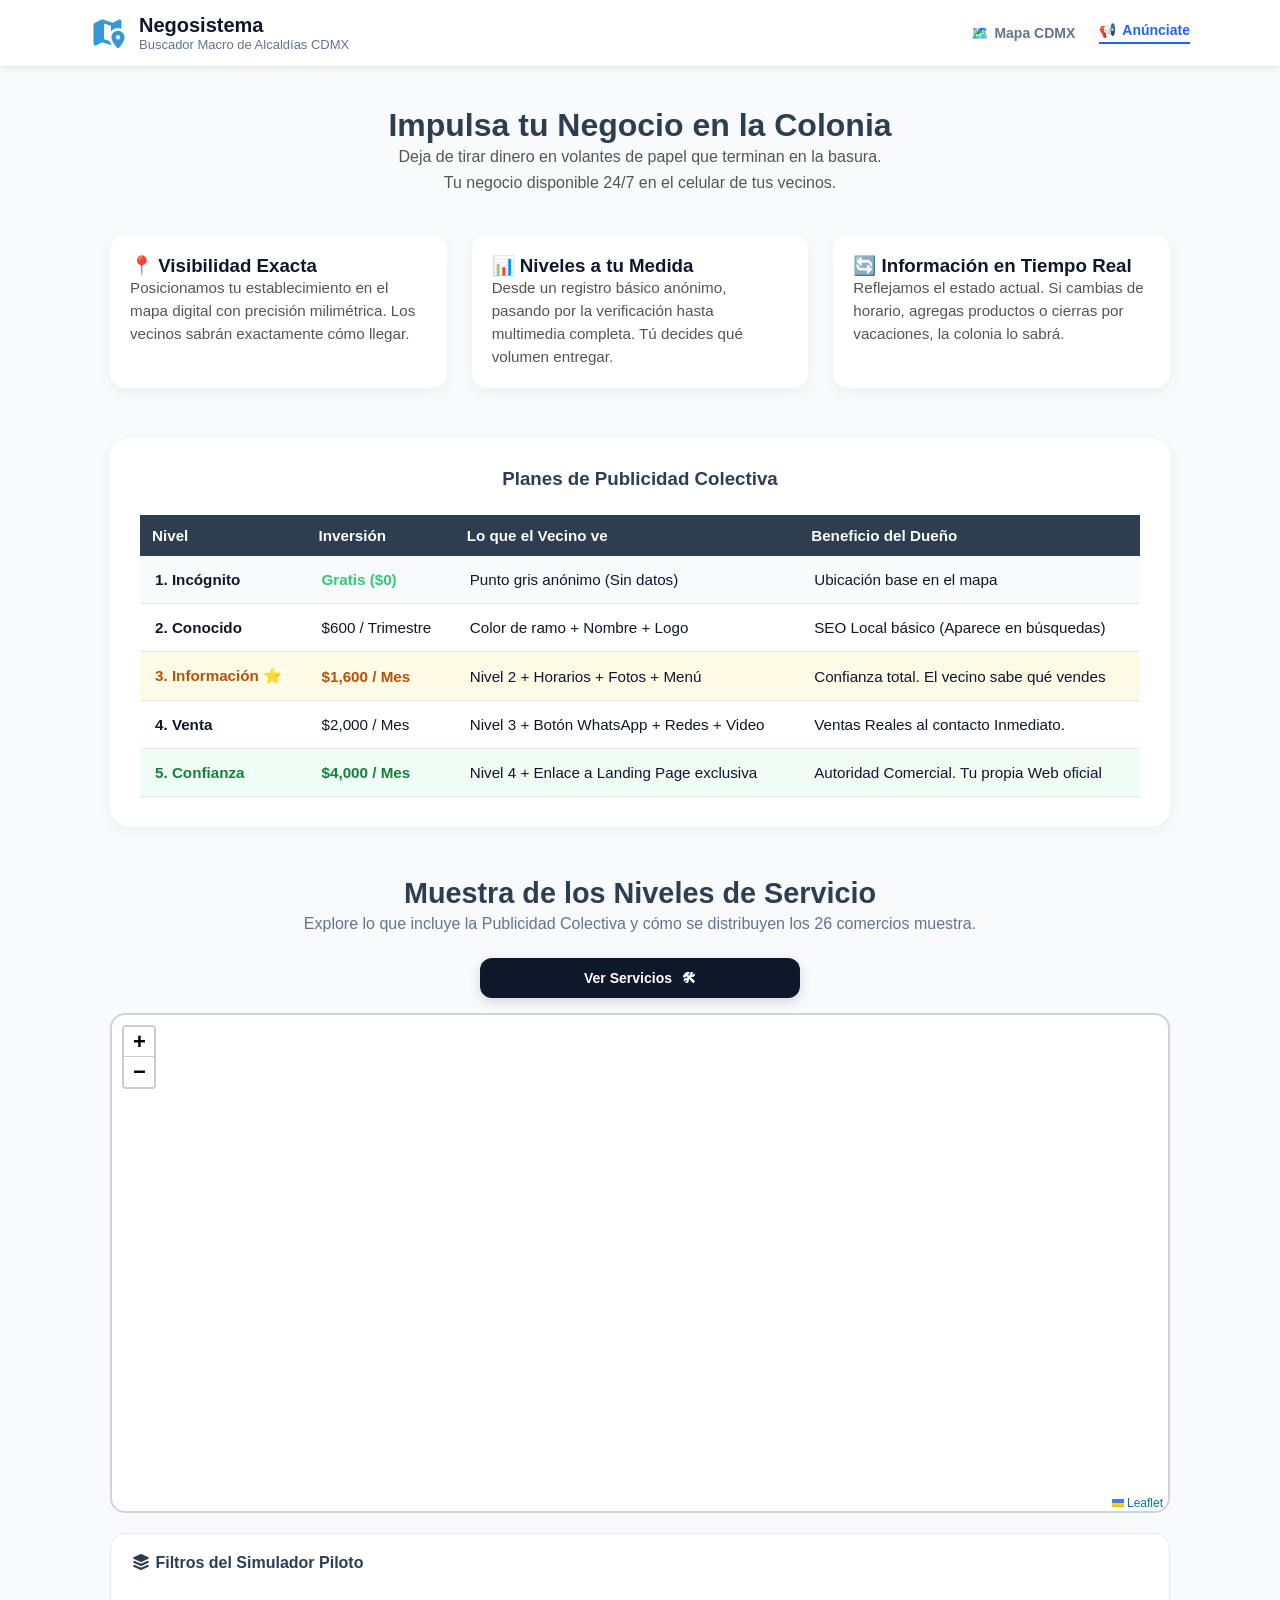
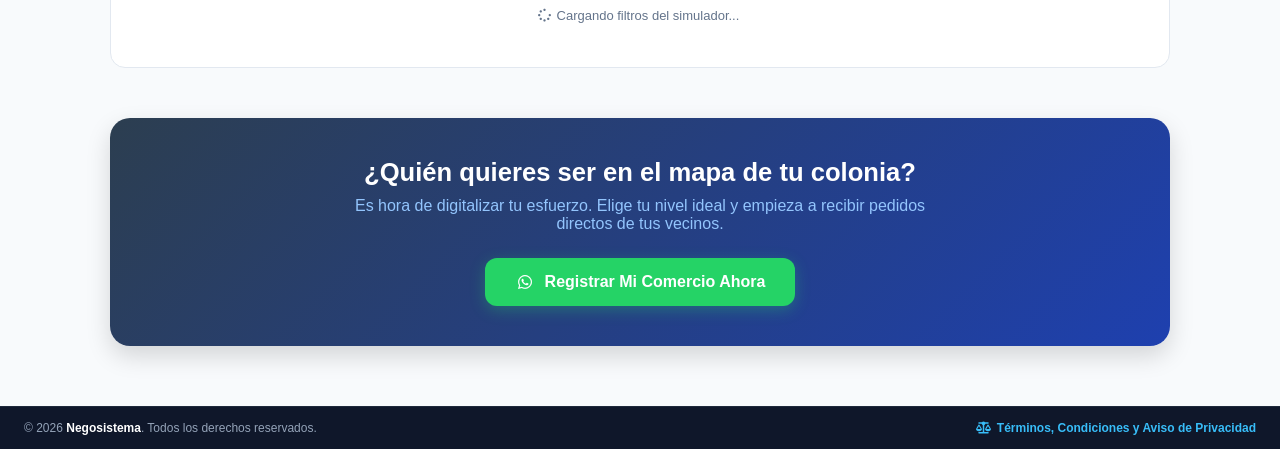
==== commit 5de6aa02: "cluster" ====
--- a/anunciate.html
+++ b/anunciate.html
@@ -6,26 +6,46 @@
     <title>Anúnciate - Negosistema</title>
     
     <!-- Dependencias Locales Unificadas del Proyecto -->
-    <link rel="stylesheet" href="css/leaflet.css">
-    <link rel="stylesheet" href="css/styles.css">
-    <link rel="stylesheet" href="css/all.min.css">
+  <link rel="stylesheet" href="css/leaflet.css">
+  <link rel="stylesheet" href="css/MarkerCluster.css">
+  <link rel="stylesheet" href="css/MarkerCluster.Default.css">
+  <link rel="stylesheet" href="css/styles.css">
+  <link rel="stylesheet" href="css/all.min.css">
+
 </head>
 
 <body class="pagina-scroll-ventas">
-    <!-- Menú de navegación integrado idéntico al esqueleto -->
-    <nav class="menu-navegacion-sistema">
-        <div class="menu-enlaces">
-            <a href="index.html" class="enlace-nav">
-                <span class="icono-nav">🗺</span> Mapa CDMX
+    <!-- MENÚ DE NAVEGACIÓN PREMIUM UNIFORME CON LOGO INTERACTIVO -->
+    <!-- MENÚ DE NAVEGACIÓN PREMIUM UNIFORME CON LOGO INTERACTIVO IDÉNTICO AL INDEX -->
+    <nav class="menu-navegacion-sistema" style="background: #ffffff; box-shadow: 0 4px 6px -1px rgba(0,0,0,0.05); padding: 14px 24px; position: sticky; top: 0; z-index: 1000; border-bottom: 1px solid #e2e8f0;">
+        <div class="menu-enlaces" style="max-width: 1100px; margin: 0 auto; display: flex; justify-content: space-between; align-items: center; flex-wrap: wrap; gap: 16px;">
+            
+            <!-- LOGO BOTÓN: Enlace interactivo con la estructura exacta de clases de tu index.html -->
+            <a href="index.html" style="text-decoration: none; color: inherit; display: inline-block;">
+                <div class="brand">
+                    <i class="fa-solid fa-map-location-dot brand-icon"></i>
+                    <div class="brand-text">
+                        <h1>Negosistema</h1>
+                        <p class="subtitle">Buscador Macro de Alcaldías CDMX</p>
+                    </div>
+                </div>
             </a>
-            <a href="comercial.html" class="enlace-nav">
-                <span class="icono-nav">🏪</span> Directorio Comercial
-            </a>
-            <a href="anunciate.html" class="enlace-nav activo">
-                <span class="icono-nav">📢</span> Anúnciate
-            </a>
+
+            <!-- PESTAÑAS DE NAVEGACIÓN -->
+            <div style="display: flex; gap: 24px; align-items: center;">
+                <a href="index.html" class="enlace-nav" style="text-decoration: none; color: #64748b; font-weight: 600; font-size: 14px; display: inline-flex; align-items: center; gap: 6px;">
+                    <span class="icono-nav">🗺️</span> Mapa CDMX
+                </a>
+                <a href="anunciate.html" class="enlace-nav activo" style="text-decoration: none; color: #2563eb; font-weight: 700; font-size: 14px; display: inline-flex; align-items: center; gap: 6px; border-bottom: 2px solid #2563eb; padding-bottom: 4px;">
+                    <span class="icono-nav">📢</span> Anúnciate
+                </a>
+            </div>
+            
         </div>
     </nav>
+
+
+
 
     <!-- Contenedor de Contenido Comercial -->
     <div class="contenedor-servicios-ventas" style="padding: 20px; max-width: 1100px; margin: 0 auto;">
@@ -137,14 +157,22 @@
             </a>
         </div>
     </div>
+    <!-- PIE DE PÁGINA OSCURO CORPORATIVO -->
+    <footer class="main-footer footer-regional" style="background: #0f172a; color: #94a3b8; padding: 20px 24px; border-top: 1px solid #1e293b; margin-top: 40px; z-index: 10;">
+        <div class="footer-content" style="display: flex; align-items: center; justify-content: space-between; flex-wrap: wrap; gap: 12px; max-width: 1100px; margin: 0 auto; font-size: 13px; font-family: inherit;">
+            <p class="copyright" style="margin: 0;">&copy; 2026 <strong style="color: #ffffff;">Negosistema</strong>. Todos los derechos reservados.</p>
+            <div class="footer-links">
+                <a href="terminos.html" class="enlace-legal-footer" style="color: #38bdf8; text-decoration: none; font-weight: 600; display: inline-flex; align-items: center; gap: 6px;">
+                    <i class="fa-solid fa-scale-balanced"></i> Términos, Condiciones y Aviso de Privacidad
+                </a>
+            </div>
+        </div>
+    </footer>
 
-    <!-- Footer Técnico Unificado -->
-    <footer class="footer-sistema" style="margin-top: 40px; padding: 20px; text-align: center; border-top: 1px solid #e2e8f0;">
-        <a href="terminos.html" class="enlace-legal" style="color: #64748b; text-decoration: none; font-size: 0.9rem;">Términos y condiciones / Políticas de Uso y Deslinde Legal</a>
-    </footer>
 
     <!-- Al final de anunciate.html, reemplaza tus scripts por este orden específico -->
     <script src="js/leaflet.js"></script>
+    <script src="js/leaflet.markercluster.js"></script> 
     <script src="js/papaparse.min.js"></script>
     <!-- Agregamos defer para garantizar que el script espere a las librerías anteriores -->
     <script src="js/motor-mapas.js" defer></script>
--- a/css/MarkerCluster.css
+++ b/css/MarkerCluster.css
@@ -0,0 +1,14 @@
+.leaflet-cluster-anim .leaflet-marker-icon, .leaflet-cluster-anim .leaflet-marker-shadow {
+	-webkit-transition: -webkit-transform 0.3s ease-out, opacity 0.3s ease-in;
+	-moz-transition: -moz-transform 0.3s ease-out, opacity 0.3s ease-in;
+	-o-transition: -o-transform 0.3s ease-out, opacity 0.3s ease-in;
+	transition: transform 0.3s ease-out, opacity 0.3s ease-in;
+}
+
+.leaflet-cluster-spider-leg {
+	/* stroke-dashoffset (duration and function) should match with leaflet-marker-icon transform in order to track it exactly */
+	-webkit-transition: -webkit-stroke-dashoffset 0.3s ease-out, -webkit-stroke-opacity 0.3s ease-in;
+	-moz-transition: -moz-stroke-dashoffset 0.3s ease-out, -moz-stroke-opacity 0.3s ease-in;
+	-o-transition: -o-stroke-dashoffset 0.3s ease-out, -o-stroke-opacity 0.3s ease-in;
+	transition: stroke-dashoffset 0.3s ease-out, stroke-opacity 0.3s ease-in;
+}
--- a/css/MarkerCluster.Default.css
+++ b/css/MarkerCluster.Default.css
@@ -0,0 +1,60 @@
+.marker-cluster-small {
+	background-color: rgba(181, 226, 140, 0.6);
+	}
+.marker-cluster-small div {
+	background-color: rgba(110, 204, 57, 0.6);
+	}
+
+.marker-cluster-medium {
+	background-color: rgba(241, 211, 87, 0.6);
+	}
+.marker-cluster-medium div {
+	background-color: rgba(240, 194, 12, 0.6);
+	}
+
+.marker-cluster-large {
+	background-color: rgba(253, 156, 115, 0.6);
+	}
+.marker-cluster-large div {
+	background-color: rgba(241, 128, 23, 0.6);
+	}
+
+	/* IE 6-8 fallback colors */
+.leaflet-oldie .marker-cluster-small {
+	background-color: rgb(181, 226, 140);
+	}
+.leaflet-oldie .marker-cluster-small div {
+	background-color: rgb(110, 204, 57);
+	}
+
+.leaflet-oldie .marker-cluster-medium {
+	background-color: rgb(241, 211, 87);
+	}
+.leaflet-oldie .marker-cluster-medium div {
+	background-color: rgb(240, 194, 12);
+	}
+
+.leaflet-oldie .marker-cluster-large {
+	background-color: rgb(253, 156, 115);
+	}
+.leaflet-oldie .marker-cluster-large div {
+	background-color: rgb(241, 128, 23);
+}
+
+.marker-cluster {
+	background-clip: padding-box;
+	border-radius: 20px;
+	}
+.marker-cluster div {
+	width: 30px;
+	height: 30px;
+	margin-left: 5px;
+	margin-top: 5px;
+
+	text-align: center;
+	border-radius: 15px;
+	font: 12px "Helvetica Neue", Arial, Helvetica, sans-serif;
+	}
+.marker-cluster span {
+	line-height: 30px;
+	}
--- a/css/styles.css
+++ b/css/styles.css
@@ -652,3 +652,328 @@
     border: 1px solid #e2e8f0 !important;
     border-radius: 8px !important;
 }
+/* ========================================================
+   SECCIÓN: OPTIMIZACIÓN VISUAL DEL BUSCADOR REGIONAL
+   ======================================================== */
+
+/* Alineación de dos extremos en la barra superior */
+.header-buscador-regional {
+    display: flex !important;
+    align-items: center !important;
+    justify-content: space-between !important; /* Logotipo a la izquierda, botón a la derecha */
+    background: #ffffff !important;
+    padding: 14px 24px !important;
+    border-bottom: 1px solid #e2e8f0 !important;
+    box-shadow: 0 4px 6px -1px rgba(0, 0, 0, 0.05) !important;
+}
+
+.brand {
+    display: flex !important;
+    align-items: center !important;
+    gap: 14px !important;
+}
+
+/* Botón Premium "Anúnciate" estilo Call to Action */
+.btn-anunciate-header {
+    display: inline-flex !important;
+    align-items: center !important;
+    gap: 8px !important;
+    background: linear-gradient(135deg, #1e40af 0%, #2563eb 100%) !important;
+    color: #ffffff !important;
+    text-decoration: none !important;
+    font-size: 13px !important;
+    font-weight: 700 !important;
+    padding: 10px 18px !important;
+    border-radius: 20px !important;
+    box-shadow: 0 4px 10px rgba(37, 99, 235, 0.2) !important;
+    transition: all 0.2s cubic-bezier(0.4, 0, 0.2, 1) !important;
+}
+
+.btn-anunciate-header:hover {
+    transform: translateY(-1px) !important;
+    box-shadow: 0 6px 14px rgba(37, 99, 235, 0.35) !important;
+    filter: brightness(1.1) !important;
+}
+
+/* Pie de Página Estilizado */
+.footer-regional {
+    background: #0f172a !important; /* Gris oscuro profundo corporativo */
+    color: #94a3b8 !important;
+    padding: 14px 24px !important;
+    border-top: 1px solid #1e293b !important;
+    z-index: 10 !important;
+}
+
+.footer-content {
+    display: flex !important;
+    align-items: center !important;
+    justify-content: space-between !important;
+    flex-wrap: wrap !important;
+    gap: 12px !important;
+    max-width: 1400px !important;
+    margin: 0 auto !important;
+    font-size: 12px !important;
+}
+
+.footer-regional .copyright strong {
+    color: #ffffff !important;
+}
+
+/* Enlace legal interactivo */
+.enlace-legal-footer {
+    color: #38bdf8 !important; /* Azul cielo brillante para alto contraste */
+    text-decoration: none !important;
+    font-weight: 600 !important;
+    display: inline-flex !important;
+    align-items: center !important;
+    gap: 6px !important;
+    transition: color 0.2s ease !important;
+}
+
+.enlace-legal-footer:hover {
+    color: #7dd3fc !important;
+    text-decoration: underline !important;
+}
+
+/* Ajuste de diseño adaptativo para celulares */
+@media (max-width: 480px) {
+    .header-buscador-regional {
+        flex-direction: column !important;
+        align-items: flex-start !important;
+        gap: 12px !important;
+    }
+    .btn-anunciate-header {
+        width: 100% !important;
+        justify-content: center !important;
+    }
+    .footer-content {
+        flex-direction: column !important;
+        text-align: center !important;
+    }
+}
+/* ========================================================
+   SECCIÓN: POPUPS PREMIUM EXPANDIDOS Y MULTIMEDIA HD
+   ======================================================== */
+
+/* 1. Expande el ancho máximo que Leaflet le permite al globo del popup */
+.leaflet-popup-content-wrapper {
+    width: 360px !important;
+    max-width: 360px !important;
+    border-radius: 12px !important;
+    padding: 6px !important;
+    box-shadow: 0 10px 25px -5px rgba(15, 23, 42, 0.15), 0 8px 10px -6px rgba(15, 23, 42, 0.15) !important;
+}
+
+/* 2. Ajusta el contenedor interno del texto y quita márgenes excesivos */
+.leaflet-popup-content {
+    width: 100% !important;
+    max-width: 100% !important;
+    margin: 8px !important;
+    font-family: inherit !important;
+}
+
+/* 3. Redimensiona la caja del negocio para el nuevo ancho de 344px reales */
+.popup-nego-contenedor {
+    width: 100% !important;
+    max-width: 100% !important;
+}
+
+.popup-nego-titulo {
+    font-size: 18px !important; /* Más grande y legible */
+    font-weight: 800 !important;
+    color: #0f172a !important;
+    letter-spacing: -0.025em !important;
+}
+
+.popup-nego-slogan {
+    font-size: 13px !important;
+    color: #64748b !important;
+}
+
+/* 4. Optimiza el Carrusel para que las fotos NO se corten */
+.popup-multimedia-carrusel {
+    position: relative !important;
+    width: 100% !important;
+    height: 190px !important; /* Elevado de 150px a 190px para un aspecto 16:9 profesional */
+    background: #000000 !important;
+    border-radius: 8px !important;
+    overflow: hidden !important;
+    margin: 12px 0 !important;
+}
+
+/* Fuerza a las imágenes a cubrir el espacio sin deformarse ni recortarse bruscamente */
+.carrusel-media-elemento {
+    width: 100% !important;
+    height: 100% !important;
+    object-fit: contain !important; /* Muestra la foto COMPLETA. Si prefieres que llene la caja usa 'cover' */
+    background-color: #0f172a !important; /* Fondo elegante para fotos verticales o de proporciones distintas */
+}
+
+/* 5. Estiliza las secciones de texto internas (Horarios, Productos, Enlaces) */
+.popup-nego-seccion {
+    margin-bottom: 12px !important;
+    font-size: 13px !important; /* Incrementado para facilitar la lectura rápida */
+    line-height: 1.5 !important;
+    border-bottom: 1px dashed #f1f5f9;
+    padding-bottom: 8px;
+}
+
+.popup-nego-label {
+    font-weight: 700 !important;
+    color: #0f172a !important;
+    margin-bottom: 2px !important;
+}
+
+.popup-nego-contenido {
+    color: #334155 !important;
+}
+
+/* 6. Botones Premium de Acción más Grandes e Interactivos */
+.popup-nego-botones {
+    display: grid !important;
+    grid-template-columns: 1fr 1fr !important;
+    gap: 10px !important;
+    margin-top: 14px !important;
+}
+
+.popup-btn {
+    padding: 10px !important; /* Más cómodos para el dedo en pantallas táctiles */
+    font-size: 13px !important;
+    font-weight: 700 !important;
+    border-radius: 8px !important;
+    box-shadow: 0 4px 6px -1px rgba(0, 0, 0, 0.05) !important;
+    transition: transform 0.2s ease, filter 0.2s ease !important;
+}
+
+.popup-btn:hover {
+    transform: translateY(-1px) !important;
+    filter: brightness(1.08) !important;
+}
+
+/* ========================================================
+   ARQUITECTURA CORE: FLUJO VERTICAL EN PARRILLA CONTINUA
+   ======================================================== */
+.nucleo-interactivo-vertical {
+    width: 100%;
+    display: flex;
+    flex-direction: column;
+}
+
+/* Tarjetas contenedoras de controles GIS debajo del mapa */
+.panel-card-gis-vertical {
+    background: #ffffff;
+    padding: 24px;
+    border-radius: 15px;
+    border: 1px solid #e2e8f0;
+    box-shadow: 0 4px 15px rgba(0,0,0,0.01);
+    text-align: left;
+}
+
+.titulo-seccion-gis {
+    color: #0f172a;
+    font-size: 1.1rem;
+    font-weight: 700;
+    margin-bottom: 16px;
+    display: flex;
+    align-items: center;
+    gap: 8px;
+}
+
+/* Parrilla auto-adaptable para las Capas Comerciales */
+.capas-lista-parrilla-auto {
+    display: grid;
+    grid-template-columns: repeat(auto-fill, minmax(280px, 1fr));
+    gap: 12px;
+}
+
+/* Parrilla auto-adaptable para Colonias Aledañas */
+.aledanas-grid-auto {
+    display: grid;
+    grid-template-columns: repeat(auto-fill, minmax(180px, 1fr));
+    gap: 8px;
+}
+
+
+/* ========================================================
+   PARCHE GIS: MICRO-CLUSTERING (DONAS SVG)
+   ======================================================== */
+/* Evita que los clusters SVG nativos de Leaflet hereden fondos raros */
+.cluster-dona-svg-personalizado {
+    background: transparent !important;
+    border: none !important;
+    display: flex !important;
+    align-items: center;
+    justify-content: center;
+}
+
+/* Animación sutil de entrada para cuando aparecen las donas en el mapa */
+.cluster-dona-svg-personalizado svg {
+    animation: entradaCluster 0.3s cubic-bezier(0.4, 0, 0.2, 1);
+    filter: drop-shadow(0 4px 6px rgba(15, 23, 42, 0.15));
+}
+
+@keyframes entradaCluster {
+    from { transform: scale(0.5); opacity: 0; }
+    to { transform: scale(1); opacity: 1; }
+}
+
+
+/* ========================================================
+   INTERFAZ COMPLEMENTARIA (BUSCADOR Y POPUPS)
+   ======================================================= */
+/* Menú del buscador inteligente predictivo */
+.item-predictivo-buscar {
+    padding: 12px 16px;
+    cursor: pointer;
+    font-size: 14px;
+    border-bottom: 1px solid #f1f5f9;
+    display: flex;
+    justify-content: space-between;
+    align-items: center;
+    transition: background 0.2s ease;
+}
+.item-predictivo-buscar:hover {
+    background: #f8fafc;
+}
+.badge-categoria-buscar {
+    font-size: 11px;
+    padding: 3px 8px;
+    border-radius: 20px;
+    color: #fff;
+    font-weight: 600;
+}
+
+/* Ubicación sutil absoluta del ID único en el popup */
+.popup-badge-id-tech {
+    position: absolute;
+    top: 8px;
+    right: 32px;
+    font-family: monospace;
+    font-size: 10px;
+    background: #f1f5f9;
+    color: #64748b;
+    padding: 2px 6px;
+    border-radius: 4px;
+    border: 1px solid #e2e8f0;
+    z-index: 10;
+}
+
+
+/* ========================================================
+   OPTIMIZACIÓN RESPONSIVA SMARTPHONES (MOBILE)
+   ======================================================== */
+@media (max-width: 480px) {
+    #mapa-comercial-contenedor {
+        height: 420px !important; /* Altura ideal en celulares para manipular el mapa */
+        min-height: 420px !important;
+    }
+    .panel-card-gis-vertical {
+        padding: 16px; /* Reducción de márgenes muertos en pantallas chicas */
+    }
+    .capas-lista-parrilla-auto {
+        grid-template-columns: 1fr; /* Una capa por fila para facilidad táctil */
+    }
+    .aledanas-grid-auto {
+        grid-template-columns: 1fr 1fr; /* Dos botones por fila para ahorrar espacio vertical */
+    }
+}
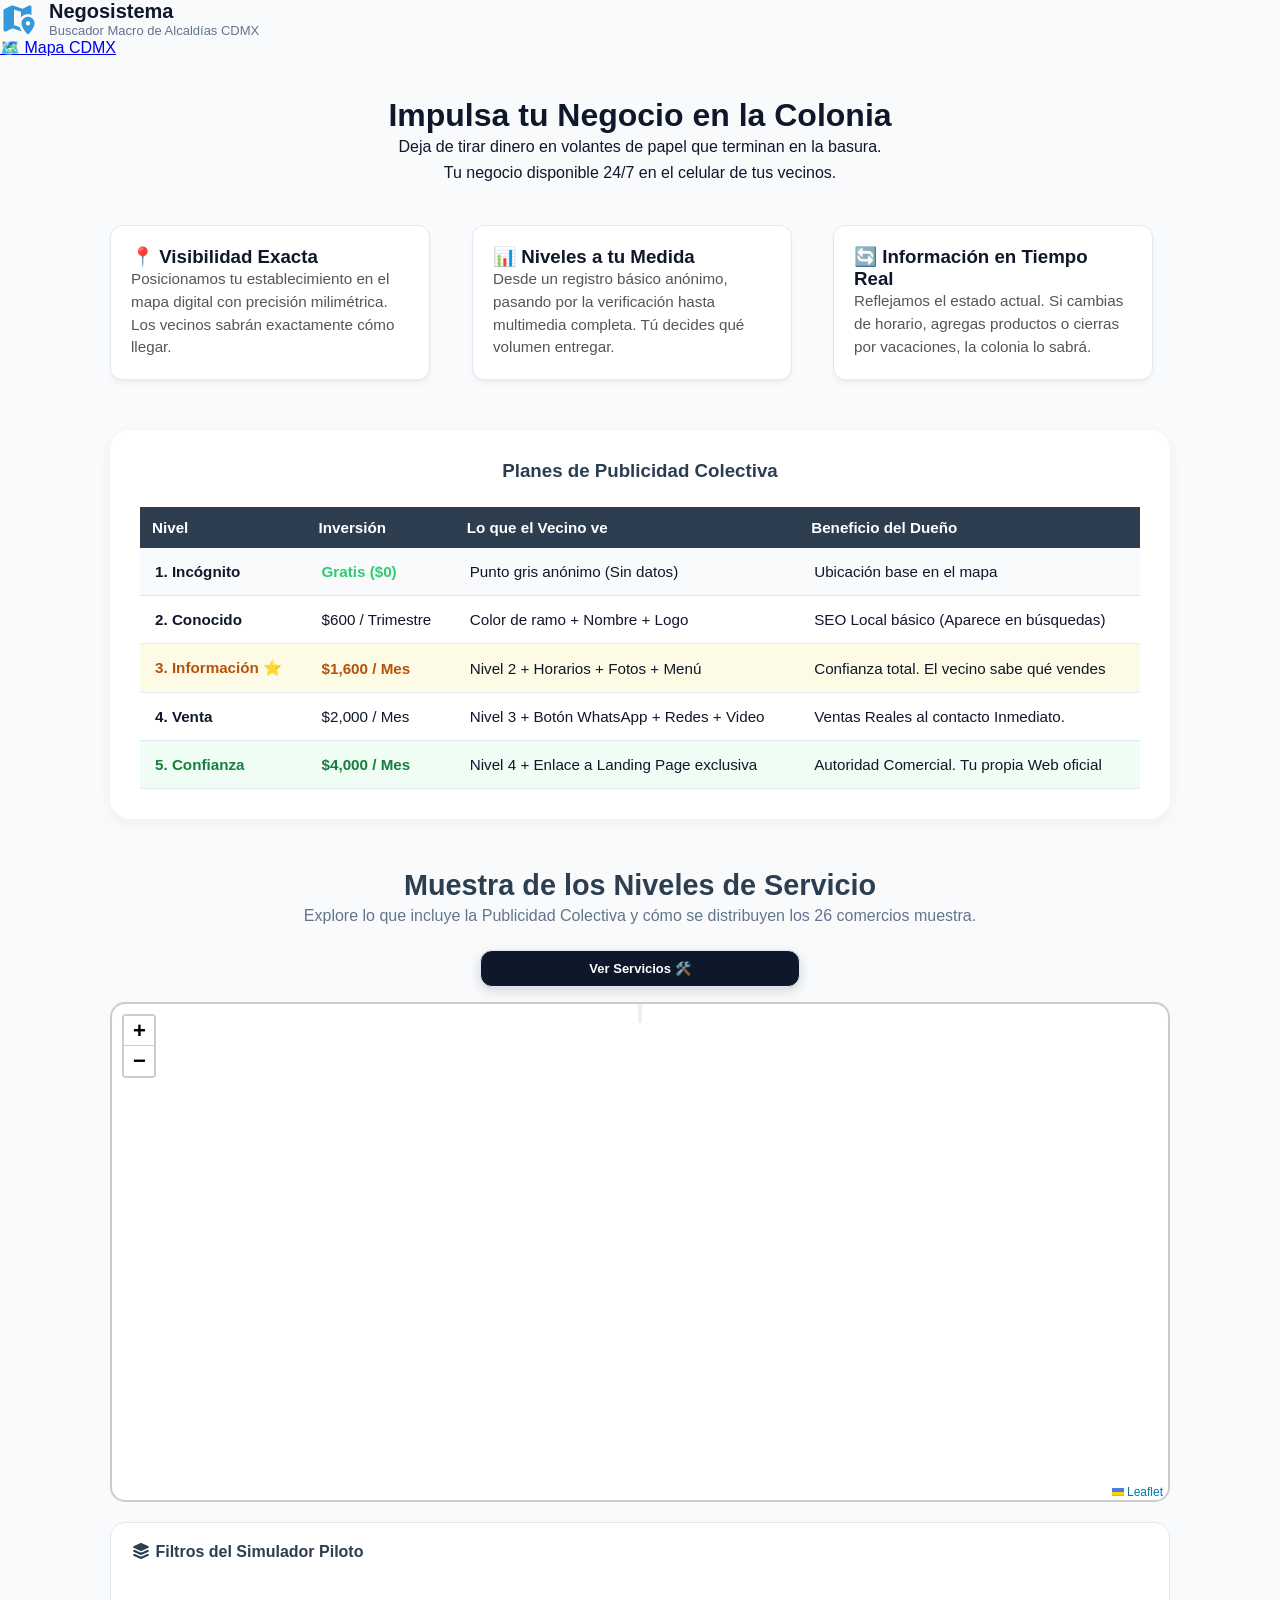
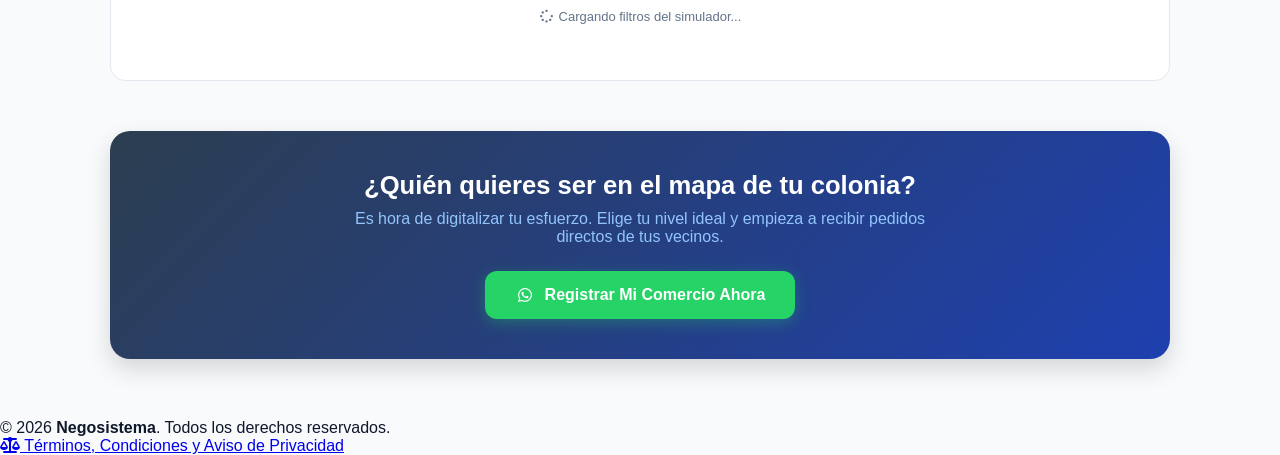
==== commit ac7717d9: "botones" ====
--- a/anunciate.html
+++ b/anunciate.html
@@ -14,48 +14,43 @@
 
 </head>
 
-<body class="pagina-scroll-ventas">
+<body class="entorno-marketing-anuncios">
     <!-- MENÚ DE NAVEGACIÓN PREMIUM UNIFORME CON LOGO INTERACTIVO -->
-    <!-- MENÚ DE NAVEGACIÓN PREMIUM UNIFORME CON LOGO INTERACTIVO IDÉNTICO AL INDEX -->
-    <nav class="menu-navegacion-sistema" style="background: #ffffff; box-shadow: 0 4px 6px -1px rgba(0,0,0,0.05); padding: 14px 24px; position: sticky; top: 0; z-index: 1000; border-bottom: 1px solid #e2e8f0;">
-        <div class="menu-enlaces" style="max-width: 1100px; margin: 0 auto; display: flex; justify-content: space-between; align-items: center; flex-wrap: wrap; gap: 16px;">
-            
-            <!-- LOGO BOTÓN: Enlace interactivo con la estructura exacta de clases de tu index.html -->
-            <a href="index.html" style="text-decoration: none; color: inherit; display: inline-block;">
-                <div class="brand">
-                    <i class="fa-solid fa-map-location-dot brand-icon"></i>
-                    <div class="brand-text">
-                        <h1>Negosistema</h1>
-                        <p class="subtitle">Buscador Macro de Alcaldías CDMX</p>
-                    </div>
+
+<nav class="menu-navegacion-sistema">
+    <div class="menu-enlaces-contenedor" style="max-width: 1100px;"> <!-- Mantiene su alineación de lectura compacta -->
+        <a href="index.html" style="text-decoration: none; color: inherit; display: inline-block;">
+            <div class="brand">
+                <i class="fa-solid fa-map-location-dot brand-icon"></i>
+                <div class="brand-text">
+                    <h1>Negosistema</h1>
+                    <p class="subtitle">Buscador Macro de Alcaldías CDMX</p>
                 </div>
+            </div>
+        </a>
+        <div class="nav-tabs-container">
+            <a href="index.html" class="enlace-nav">
+                <span class="icono-nav">🗺️</span> Mapa CDMX
             </a>
 
-            <!-- PESTAÑAS DE NAVEGACIÓN -->
-            <div style="display: flex; gap: 24px; align-items: center;">
-                <a href="index.html" class="enlace-nav" style="text-decoration: none; color: #64748b; font-weight: 600; font-size: 14px; display: inline-flex; align-items: center; gap: 6px;">
-                    <span class="icono-nav">🗺️</span> Mapa CDMX
-                </a>
-                <a href="anunciate.html" class="enlace-nav activo" style="text-decoration: none; color: #2563eb; font-weight: 700; font-size: 14px; display: inline-flex; align-items: center; gap: 6px; border-bottom: 2px solid #2563eb; padding-bottom: 4px;">
-                    <span class="icono-nav">📢</span> Anúnciate
-                </a>
-            </div>
-            
         </div>
-    </nav>
+    </div>
+</nav>
+
 
 
 
 
     <!-- Contenedor de Contenido Comercial -->
     <div class="contenedor-servicios-ventas" style="padding: 20px; max-width: 1100px; margin: 0 auto;">
-        <header style="text-align: center; margin-bottom: 40px; margin-top: 20px;">
-            <h2 class="section-title" style="color: #2c3e50; font-size: 2rem;">Impulsa tu Negocio en la Colonia</h2>
-            <p class="intro-text" style="color: #555; line-height: 1.6;">
-                Deja de tirar dinero en volantes de papel que terminan en la basura. <br>
-                Tu negocio disponible 24/7 en el celular de tus vecinos.
-            </p>
-        </header>
+<header style="text-align: center; margin-bottom: 40px; margin-top: 20px;">
+    <h2 class="titulo-pagina-sistema" style="font-size: 2rem;">Impulsa tu Negocio en la Colonia</h2>
+    <p class="subtitulo-pagina-sistema" style="line-height: 1.6; max-width: 600px; margin-left: auto; margin-right: auto;">
+        Deja de tirar dinero en volantes de papel que terminan en la basura. <br>
+        Tu negocio disponible 24/7 en el celular de tus vecinos.
+    </p>
+</header>
+
 
         <!-- Pilares de Valor comerciales -->
         <div style="display: grid; grid-template-columns: repeat(auto-fit, minmax(280px, 1fr)); gap: 25px; margin-bottom: 50px;">
@@ -128,9 +123,10 @@
             <p style="color: #64748b; margin-bottom: 25px;">Explore lo que incluye la Publicidad Colectiva y cómo se distribuyen los 26 comercios muestra.</p>
             
             <!-- CONTROLLER PREMIUM ADAPTADO: Botón interactivo para alternar entornos en el simulador -->
-            <div style="margin-bottom: 15px; display: flex; justify-content: center;">
-                <button id="btn-switch-entorno" class="btn-switcher-premium" data-entorno="productos" style="max-width: 320px;">
-                    Ver Servicios <span id="emoji-switch">🛠</span>
+            
+          <div style="margin-bottom: 15px; display: flex; justify-content: center;">
+                <button id="btn-switch-entorno" class="btn-switcher-premium btn-accesibilidad-macro" data-entorno="productos" style="max-width: 320px; background: var(--text-dark); color: #fff; border-radius: var(--radius-premium); box-shadow: 0 4px 12px rgba(15,23,42,0.15);">
+                    Ver Servicios <span id="emoji-switch">🛠️</span>
                 </button>
             </div>
 
@@ -140,9 +136,9 @@
             <!-- CORRECCIÓN CLAVE: Agregado el contenedor donde el JS dibuja los botones y descripciones de las capas del simulador -->
             <div style="background: white; padding: 20px; border-radius: 15px; border: 1px solid #e2e8f0; text-align: left;">
                 <h4 style="color: #2c3e50; margin-bottom: 12px; font-size: 1rem;"><i class="fa-solid fa-layer-group"></i> Filtros del Simulador Piloto</h4>
-                <div id="capas-inferiores-contenedor" class="capas-lista-scroll" style="display: grid; grid-template-columns: repeat(auto-fill, minmax(280px, 1fr)); gap: 12px;">
+     	            <div id="capas-inferiores-contenedor" class="capas-lista-scroll">
                     <div class="loading-placeholder">
-                        <i class="fa-solid fa-spinner fa-spin"></i> Cargando filtros del simulador...
+                    <i class="fa-solid fa-spinner fa-spin"></i> Cargando filtros del simulador...
                     </div>
                 </div>
             </div>
@@ -158,16 +154,18 @@
         </div>
     </div>
     <!-- PIE DE PÁGINA OSCURO CORPORATIVO -->
-    <footer class="main-footer footer-regional" style="background: #0f172a; color: #94a3b8; padding: 20px 24px; border-top: 1px solid #1e293b; margin-top: 40px; z-index: 10;">
-        <div class="footer-content" style="display: flex; align-items: center; justify-content: space-between; flex-wrap: wrap; gap: 12px; max-width: 1100px; margin: 0 auto; font-size: 13px; font-family: inherit;">
-            <p class="copyright" style="margin: 0;">&copy; 2026 <strong style="color: #ffffff;">Negosistema</strong>. Todos los derechos reservados.</p>
-            <div class="footer-links">
-                <a href="terminos.html" class="enlace-legal-footer" style="color: #38bdf8; text-decoration: none; font-weight: 600; display: inline-flex; align-items: center; gap: 6px;">
-                    <i class="fa-solid fa-scale-balanced"></i> Términos, Condiciones y Aviso de Privacidad
-                </a>
-            </div>
+<!-- PIE DE PÁGINA OSCURO CORPORATIVO -->
+<footer class="footer-maestro-sistema" style="margin-top: 40px;">
+    <div class="footer-maestro-contenido" style="max-width: 1100px;">
+        <p class="copyright" style="margin: 0;">&copy; 2026 <strong>Negosistema</strong>. Todos los derechos reservados.</p>
+        <div class="footer-links">
+            <a href="terminos.html" class="enlace-legal-footer">
+                <i class="fa-solid fa-scale-balanced"></i> Términos, Condiciones y Aviso de Privacidad
+            </a>
         </div>
-    </footer>
+    </div>
+</footer>
+
 
 
     <!-- Al final de anunciate.html, reemplaza tus scripts por este orden específico -->
--- a/css/styles.css
+++ b/css/styles.css
@@ -1,7 +1,20 @@
-/* ========================================================
-   SECCIÓN 1: RESET UNIVERSAL, TIPOGRAFÍA Y ARQUITECTURA BASE
-   ======================================================== */
-
+/* ==========================================================================
+   CAJA 1: REGISTRO, VARIABLES CORE Y RESETEO UNIVERSAL MULTI-ENTORNO 🚀
+   ========================================================================== */
+
+/* --- 🔤 FUENTES LOCALES --- */
+@font-face {
+    font-family: 'Inter';
+    src: url('webfonts/inter-v20-latin-regular.woff2') format('woff2');
+    font-weight: 400; font-style: normal; font-display: swap;
+}
+@font-face {
+    font-family: 'Montserrat';
+    src: url('webfonts/montserrat-v31-latin-900.woff2') format('woff2');
+    font-weight: 900; font-style: normal; font-display: swap;
+}
+
+/* --- 🎨 VARIABLES DEL SISTEMA --- */
 :root {
     --bg-main: #f8fafc;
     --bg-card: #ffffff;
@@ -10,366 +23,313 @@
     --border-color: #e2e8f0;
     --primary-color: #3498db;
     --radius-premium: 12px;
-    --shadow-subtle: 0 4px 6px -1px rgb(0 0 0 / 0.05), 0 2px 4px -2px rgb(0 0 0 / 0.05);
-}
-
+    --shadow-subtle: 0 4px 6px -1px rgba(0, 0, 0, 0.05), 0 2px 4px -2px rgba(0, 0, 0, 0.05);
+}
+
+/* --- 🧹 RESETEO UNIVERSAL SANEADO --- */
 * {
     box-sizing: border-box;
-    margin: 0;
-    padding: 0;
-    font-family: -apple-system, BlinkMacSystemFont, "Segoe UI", Roboto, Helvetica, Arial, sans-serif;
-}
-
-body, html {
-    height: 100%;
-    width: 100%;
+    margin: 0; padding: 0;
+    font-family: 'Inter', -apple-system, BlinkMacSystemFont, "Segoe UI", Roboto, sans-serif;
+}
+
+html, body {
+    height: 100%; width: 100%;
     background-color: var(--bg-main);
     color: var(--text-dark);
-    overflow: hidden;
-}
-
-/* --- LAYOUTS CORE (SISTEMAS REUTILIZABLES) --- */
-
+}
+
+/* Control maestro de scroll condicional según la página */
+body.pagina-scroll-ventas {
+    overflow-y: auto !important;
+    overflow-x: hidden !important;
+    height: auto !important;
+}
+
+/* --- 🏢 ESTRUCTURA DE CONTENEDORES Y PANELES (PC) --- */
 .app-container {
     display: flex;
     flex-direction: column;
-    height: 100vh;
-    width: 100vw;
-}
-
-/* Layout dividido para la vista comercial hiperlocal */
+    height: 100vh; width: 100vw;
+    overflow: hidden;
+}
 .app-container.split-layout {
     flex-direction: row;
 }
 
-/* --- CANVAS DEL MAPA LEAFLET --- */
-
-.map-canvas {
-    width: 100%;
-    height: 100%;
-    z-index: 1;
-}
-
-.map-section, .map-view-section {
-    flex: 1;
-    position: relative;
-    height: 100%;
-}
-
-/* --- COMPONENTES DE ENCABEZADO Y CONTROLES --- */
-
-.main-header {
-    background: var(--bg-card);
-    padding: 16px 24px;
-    border-bottom: 1px solid var(--border-color);
-    box-shadow: var(--shadow-subtle);
-    z-index: 10;
-}
-
-.brand {
-    display: flex;
-    align-items: center;
-    gap: 16px;
-}
-
-.brand-icon {
-    font-size: 28px;
-    color: var(--primary-color);
-}
-
-.brand h1 {
-    font-size: 20px;
-    font-weight: 700;
-}
-
-.brand .subtitle {
-    font-size: 13px;
-    color: var(--text-muted);
-}
-/* ========================================================
-   SECCIÓN 2: INTERFAZ DE BARRA LATERAL Y SWITCHER PREMIUM
-   ======================================================== */
-
-/* --- ESTRUCTURA DE LA BARRA LATERAL --- */
 .sidebar-panel {
-    width: 360px;
-    height: 100%;
+    width: 360px; height: 100%;
     background-color: var(--bg-card);
     border-right: 1px solid var(--border-color);
-    display: flex;
-    flex-direction: column;
+    display: flex; flex-direction: column;
     z-index: 10;
-    box-shadow: 4px 0 10px rgb(0 0 0 / 0.02);
-}
-
-.sidebar-header {
-    padding: 20px;
-    border-bottom: 1px solid var(--border-color);
-}
+    box-shadow: 4px 0 10px rgba(15, 23, 42, 0.02);
+}
+.sidebar-header { padding: 20px; }
+
+.map-section, .map-view-section {
+    flex: 1; position: relative; height: 100%;
+}
+.map-canvas { width: 100%; height: 100%; z-index: 1; }
+
+/* --- 🏷️ ENCABEZADOS GENERALES Y REGIONALES --- */
+.main-header, .header-buscador-regional {
+    display: flex !important; align-items: center !important; justify-content: space-between !important;
+    background: #ffffff !important; padding: 14px 24px !important;
+    border-bottom: 1px solid #e2e8f0 !important;
+    box-shadow: 0 4px 6px -1px rgba(0, 0, 0, 0.05) !important;
+    z-index: 10;
+}
+.brand { display: flex !important; align-items: center !important; gap: 14px !important; }
+.brand-icon { font-size: 28px; color: var(--primary-color); }
+.brand h1 { font-family: 'Montserrat', sans-serif; font-size: 20px; font-weight: 900; }
+.brand .subtitle { font-size: 13px; color: var(--text-muted); }
+
+.btn-anunciate-header {
+    display: inline-flex !important; align-items: center !important; gap: 8px !important;
+    background: linear-gradient(135deg, #1e40af 0%, #2563eb 100%) !important; color: #ffffff !important;
+    text-decoration: none !important; font-size: 13px !important; font-weight: 700 !important;
+    padding: 10px 18px !important; border-radius: 20px !important;
+    box-shadow: 0 4px 10px rgba(37, 99, 235, 0.2) !important;
+    transition: all 0.2s ease !important;
+}
+.btn-anunciate-header:hover { transform: translateY(-1px) !important; filter: brightness(1.1) !important; }
 
 .btn-regresar {
-    display: inline-flex;
-    align-items: center;
-    gap: 8px;
-    color: var(--text-muted);
-    text-decoration: none;
-    font-size: 13px;
-    font-weight: 500;
-    margin-bottom: 12px;
+    display: inline-flex; align-items: center; gap: 8px;
+    color: var(--text-muted); text-decoration: none;
+    font-size: 13px; font-weight: 500; margin-bottom: 12px;
     transition: color 0.2s ease;
 }
-
-.btn-regresar:hover {
-    color: var(--primary-color);
-}
-
-.colonia-titulo {
-    font-size: 18px;
-    font-weight: 700;
-    text-transform: capitalize;
-}
-
-/* --- CONTROLLER PREMIUM: SWITCHER DE ENTORNO --- */
+.btn-regresar:hover { color: var(--primary-color); }
+.colonia-titulo { font-family: 'Montserrat', sans-serif; font-size: 18px; font-weight: 900; text-transform: capitalize; }
+
+/* ==========================================================================
+   CAJA 2: INTERRUPTORES TOGGLE AND PARRILLAS INTERACTIVAS RESPONSIVAS 🚀
+   ========================================================================== */
+
+/* --- ⚙️ CONTROLLER PREMIUM: SWITCHER DE ENTORNO --- */
 .switch-container-box {
     padding: 16px 20px;
     background-color: #f8fafc;
     border-bottom: 1px solid var(--border-color);
 }
 
-.btn-switcher-premium {
-    width: 100%;
-    padding: 12px;
-    background: #0f172a;
-    color: #ffffff;
-    border: none;
-    border-radius: var(--radius-premium);
-    font-size: 14px;
-    font-weight: 600;
-    cursor: pointer;
-    display: flex;
-    align-items: center;
-    justify-content: center;
-    gap: 10px;
-    box-shadow: 0 4px 12px rgb(15 23 42 / 0.15);
-    transition: all 0.2s cubic-bezier(0.4, 0, 0.2, 1);
-}
-
-.btn-switcher-premium:hover {
-    background: #1e293b;
-    transform: translateY(-1px);
-}
-
-.btn-switcher-premium:active {
-    transform: translateY(1px);
-}
-
-/* --- SECCIONES DE FILTROS Y SCROLL --- */
+/* --- 🔍 SECCIONES DE FILTROS Y CONTENEDORES DE SCROLL (BARRA LATERAL) --- */
 .filters-section, .aledanas-section {
     padding: 20px;
     border-bottom: 1px solid var(--border-color);
 }
-
 .filters-section h3, .aledanas-section h3 {
-    font-size: 13px;
-    font-weight: 700;
-    text-transform: uppercase;
-    color: var(--text-muted);
-    margin-bottom: 16px;
-    letter-spacing: 0.05em;
-    display: flex;
-    align-items: center;
-    gap: 8px;
+    font-size: 13px; font-weight: 700; text-transform: uppercase;
+    color: var(--text-muted); margin-bottom: 16px; letter-spacing: 0.05em;
+    display: flex; align-items: center; gap: 8px;
 }
 
 .capas-lista-scroll {
-    flex: 1;
-    overflow-y: auto;
-    display: flex;
-    flex-direction: column;
-    gap: 12px;
-    max-height: 320px;
-    padding-right: 4px;
-}
-
-/* Optimización de la barra de desplazamiento (Scrollbar) */
-.capas-lista-scroll::-webkit-scrollbar {
-    width: 6px;
-}
-
-.capas-lista-scroll::-webkit-scrollbar-track {
-    background: transparent;
-}
-
-.capas-lista-scroll::-webkit-scrollbar-thumb {
-    background: #cbd5e1;
-    border-radius: 10px;
-}
-
-.capas-lista-scroll::-webkit-scrollbar-thumb:hover {
-    background: #94a3b8;
-}
-/* ========================================================
-   SECCIÓN 3: INTERRUPTORES TOGGLE Y CUADRÍCULAS DE BOTONES
-   ======================================================== */
-
-/* --- INTERRUPTORES GENERALES (TOGGLE SWITCHES) --- */
+    flex: 1; overflow-y: auto;
+    display: flex; flex-direction: column; gap: 12px;
+    max-height: 320px; padding-right: 4px;
+}
+.capas-lista-scroll::-webkit-scrollbar { width: 6px; }
+.capas-lista-scroll::-webkit-scrollbar-track { background: transparent; }
+.capas-lista-scroll::-webkit-scrollbar-thumb { background: #cbd5e1; border-radius: 10px; }
+.capas-lista-scroll::-webkit-scrollbar-thumb:hover { background: #94a3b8; }
+
+/* --- 🎛️ COMPONENTES SWITCH DE CONTROL INTERACTIVO --- */
 .guia-item-filter, .guia-item-filtro {
-    display: flex;
-    align-items: center;
-    background: #ffffff;
-    padding: 10px 12px;
-    border: 1px solid var(--border-color);
-    border-radius: 8px;
+    display: flex; align-items: center;
+    background: #ffffff; padding: 10px 12px;
+    border: 1px solid var(--border-color); border-radius: 8px;
     transition: background-color 0.2s ease;
 }
-
-.guia-item-filtro:hover {
-    background: #f8fafc;
-}
+.guia-item-filtro:hover { background: #f8fafc; }
 
 .toggle-switch {
-    position: relative;
-    display: inline-block;
-    width: 40px;
-    height: 22px;
-    flex-shrink: 0;
-}
-
-.toggle-switch input {
-    opacity: 0;
-    width: 0;
-    height: 0;
-}
+    position: relative; display: inline-block;
+    width: 40px; height: 22px; flex-shrink: 0;
+}
+.toggle-switch input { opacity: 0; width: 0; height: 0; }
 
 .slider-palanca {
-    position: absolute;
-    cursor: pointer;
-    top: 0;
-    left: 0;
-    right: 0;
-    bottom: 0;
+    position: absolute; cursor: pointer;
+    top: 0; left: 0; right: 0; bottom: 0;
     background-color: #cbd5e1;
     transition: .3s cubic-bezier(0.4, 0, 0.2, 1);
-    border-radius: 34px;
-    opacity: 0.4;
-}
-
+    border-radius: 34px; opacity: 0.4;
+}
 .slider-palanca:before {
-    position: absolute;
-    content: "";
-    height: 16px;
-    width: 16px;
-    left: 3px;
-    bottom: 3px;
-    background-color: white;
+    position: absolute; content: "";
+    height: 16px; width: 16px; left: 3px; bottom: 3px;
+    background-color: white; border-radius: 50%;
+    box-shadow: 0 1px 3px rgba(15, 23, 42, 0.1);
     transition: .3s cubic-bezier(0.4, 0, 0.2, 1);
-    border-radius: 50%;
-    box-shadow: 0 1px 3px rgb(0 0 0 / 0.1);
-}
-
-/* Estado activo del Switcher */
-.filtro-capa-chk:checked + .slider-palanca {
-    opacity: 1;
-}
-
-.filtro-capa-chk:checked + .slider-palanca:before {
-    transform: translateX(18px);
-}
-
-.texto-filtro-info {
-    font-size: 13px;
-    line-height: 1.4;
-}
-
-.texto-filtro-info strong {
-    color: var(--text-dark);
-    font-weight: 600;
-}
-
-.texto-filtro-info span {
-    color: var(--text-muted);
-}
-
-/* --- REJILLAS Y BOTONES DE NAVEGACIÓN (GRIDS) --- */
-.buttons-grid, .aledanas-grid {
-    display: grid;
-    grid-template-columns: repeat(auto-fill, minmax(140px, 1fr));
-    gap: 8px;
-    margin-top: 12px;
+}
+.filtro-capa-chk:checked + .slider-palanca { opacity: 1; }
+.filtro-capa-chk:checked + .slider-palanca:before { transform: translateX(18px); }
+
+.texto-filtro-info { font-size: 13px; line-height: 1.4; }
+.texto-filtro-info strong { color: var(--text-dark); font-weight: 600; }
+.texto-filtro-info span { color: var(--text-muted); }
+
+/* --- 🖥️ PARRILLAS GENERALES DEL CORE (VISTA PC Y MAPA PILOTO) --- */
+.buttons-grid, .aledanas-grid, .aledanas-grid-auto, .capas-lista-parrilla-auto {
+    display: grid !important;
+    grid-template-columns: repeat(auto-fill, minmax(140px, 1fr)) !important;
+    gap: 8px !important; margin-top: 12px !important;
+}
+
+/* ==========================================================================
+   🛠️ CORRECCIÓN DE ESCRITORIO: PARRILLA ANCHA PARA MONITORES (PC)
+   ========================================================================== */
+/* ESTRUCTURA DE FILTROS UNIFICADA: COMPORTAMIENTO BASE DE COMPUTADORA (PC) */
+#capas-inferiores-contenedor {
+    display: grid !important;
+    grid-template-columns: repeat(auto-fill, minmax(280px, 1fr)) !important; /* Columnas anchas ideales para PC */
+    gap: 12px !important;
+    padding: 12px 6px !important;
+    width: 100% !important;
+    max-height: none !important;
+    overflow: visible !important;
+    box-sizing: border-box !important;
+}
+
+#capas-inferiores-contenedor .guia-item-filtro {
+    display: flex !important;
+    align-items: center !important;
+    background: #ffffff !important;
+    padding: 12px !important;
+    border: 1px solid #e2e8f0 !important;
+    border-radius: 8px !important;
+}
+
+/* Comportamiento por defecto del texto dentro de las tarjetas en PC */
+#capas-inferiores-contenedor .label-filtro-span { display: inline !important; }
+#capas-inferiores-contenedor .desc-filtro-span { display: block !important; }
+#capas-inferiores-contenedor .texto-filtro-info { margin-left: 10px !important; display: block !important; }
+
+/* --- 🏛️ ARQUITECTURA GENERAL E INFRAESTRUCTURA VERTICAL --- */
+.nucleo-interactivo-vertical { width: 100%; display: flex; flex-direction: column; }
+.panel-card-gis-vertical {
+    background: #ffffff; padding: 24px; border-radius: 15px;
+    border: 1px solid #e2e8f0; box-shadow: 0 4px 15px rgba(0,0,0,0.01);
+}
+.titulo-seccion-gis {
+    color: #0f172a; font-size: 1.1rem; font-weight: 700;
+    margin-bottom: 16px; display: flex; align-items: center; gap: 8px;
 }
 
 .btn-accesibilidad-macro, .btn-accesibilidad-micro, .btn-accesibilidad-dinamico {
-    display: block;
-    width: 100%;
-    padding: 10px;
-    background: #ffffff;
-    border: 1px solid var(--border-color);
-    border-radius: 8px;
-    text-align: center;
-    font-size: 13px;
-    font-weight: 600;
-    color: var(--text-dark);
-    text-decoration: none;
-    cursor: pointer;
-    transition: all 0.2s ease;
-}
-
+    display: block; width: 100%; padding: 10px; background: #ffffff;
+    border: 1px solid var(--border-color); border-radius: 8px;
+    text-align: center; font-size: 13px; font-weight: 600; color: var(--text-dark);
+    text-decoration: none; cursor: pointer; transition: all 0.2s ease;
+}
 .btn-accesibilidad-macro:hover, .btn-accesibilidad-micro:hover, .btn-accesibilidad-dinamico:hover {
-    background: #f1f5f9;
-    border-color: #94a3b8;
-    transform: translateY(-1px);
-}
-
-/* Estilo para simular carga */
+    background: #f1f5f9; border-color: #94a3b8; transform: translateY(-1px);
+}
+
 .loading-placeholder {
-    grid-column: 1 / -1;
-    text-align: center;
-    color: var(--text-muted);
-    font-size: 13px;
-    padding: 24px 0;
-}
-/* ========================================================
-   SECCIÓN 4: PINES PERSONALIZADOS Y JERARQUÍAS DE NIVEL GIS
-   ======================================================== */
-
-/* --- CONTENEDOR MAESTRO DEL PIN DIVICON --- */
+    grid-column: 1 / -1; text-align: center;
+    color: var(--text-muted); font-size: 13px; padding: 24px 0;
+}
+
+/* --- 📐 OPTIMIZACIONES ESPECÍFICAS DE PANTALLA ADAPTATIVA (TABLETS) --- */
+@media (max-width: 1024px) {
+    body.pagina-scroll-ventas #capas-inferiores-contenedor {
+        grid-template-columns: repeat(auto-fill, minmax(180px, 1fr)) !important;
+    }
+    .desc-filtro-span { display: none !important; }
+}
+
+/* ==========================================================================
+   CAJA 3: PARCHE VECTORIAL GIS, NIVELES COMERCIALES Y AUTOMATIZACIÓN DE PINES 🚀
+   ========================================================================== */
+
+/* --- 🎯 1. SANAMIENTO Y CONTROL DE COORDENADAS LEAFLET --- */
+/* Sanea el contenedor para que la base inferior toque la coordenada de la calle */
+.leaflet-marker-selectable,
+.leaflet-marker-icon.leaflet-marker-selectable {
+    background: transparent !important;
+    border: none !important;
+    padding: 0 !important;
+    margin: 0 !important;
+    overflow: visible !important;
+    box-sizing: border-box !important;
+}
+
+/* --- 📍 2. EL CASCARÓN DE TU PIN: ANCLAJE EXACTO 30X42 --- */
 .pin-personalizado {
     position: relative;
     width: 30px;
-    height: 42px;
-    display: flex;
-    align-items: center;
-    justify-content: center;
-}
-
-/* --- LA GOTA VECTORIAL DINÁMICA --- */
+    height: 42px; /* Altura total que cubre la gota hasta la punta */
+    display: block;
+    margin: 0;
+    padding: 0;
+    box-sizing: border-box;
+}
+
+/* --- 💧 3. LA GOTA VECTORIAL ORIGINAL (SANEADA DE IMPORTANTS) --- */
 .gota-vectorial {
     position: absolute;
     width: 30px;
     height: 30px;
-    background-color: var(--pin-color, #cbd5e1);
-    border-radius: 50% 50% 50% 0;
-    /* Rota el bloque para formar la punta de flecha clásica orientada abajo */
-    transform: rotate(-45deg);
     top: 0;
     left: 0;
+    background-color: var(--pin-color, #3498db);
+    border-radius: 50% 50% 50% 0;
+    transform: rotate(-45deg);
+    box-shadow: -2px 4px 6px rgba(15, 23, 42, 0.2);
+    z-index: 1;
+    box-sizing: border-box;
     border: 2px solid #ffffff;
-    box-shadow: 0 4px 6px -1px rgb(0 0 0 / 0.16);
-    z-index: 1;
-}
-
-/* --- EMOJI INTERIOR CENTRAL --- */
+}
+
+/* --- ⚪ 4. CENTRO BLANCO PROTECTOR (FIX SINTAXIS COMPILADO) --- */
+.pin-personalizado .pin-centro-blanco,
+.pin-centro-blanco {
+    position: absolute;
+    width: 20px;  /* Calza perfectamente dentro de la gota de 30px */
+    height: 20px;
+    background: #ffffff;
+    border-radius: 50%;
+    top: 5px;     /* Centrado óptico milimétrico */
+    left: 5px;
+    z-index: 3;
+    display: flex;
+    align-items: center;
+    justify-content: center;
+    box-sizing: border-box;
+}
+
+/* --- 🖼️ 5. BLINDAJE DE IMAGEN LOGO MARCA CONTRA DEFORMACIÓN --- */
+.pin-logo-interior {
+    width: 18px !important;
+    height: 18px !important;
+    max-width: 18px !important;
+    max-height: 18px !important;
+    object-fit: contain !important; /* 🛠️ ¡EVITA EL EFECTO ÓVALO/HUEVO APLASTADO EN PC Y MÓVIL! */
+    background: #ffffff !important;
+    border-radius: 50% !important;
+    display: block !important;
+    margin: 0 auto !important;
+}
+
+/* --- 😀 6. EMOJI INTERIOR CENTRAL EN CONFIGURACIÓN BASE --- */
 .pin-emoji-interior {
-    position: relative;
-    z-index: 2;
-    font-size: 14px;
-    margin-top: -6px; /* Centrado preciso */
+    font-size: 12px;
+    line-height: 1;
+    display: block;
+    text-align: center;
+    margin: 0;
+    padding: 0;
+    z-index: 4;
     pointer-events: none;
 }
 
-/* --- TRATAMIENTO DE CADA NIVEL PREMIUM COMERCIAL --- */
-
-/* Nivel 5: Plan Oro Premium con Efecto Pulso de Ondas */
+/* --- 👑 7. TRATAMIENTO PREMIUM POR DERECHO PUBLICITARIO GIS --- */
+
+/* Nivel 5: Plan Oro Premium con Efecto Pulso de Ondas y Gota */
 .pin-oro.premium-pulse::after {
     content: "";
     position: absolute;
@@ -387,7 +347,11 @@
 
 .pin-oro .gota-vectorial {
     border-color: #f1c40f !important;
-    box-shadow: 0 0 10px rgba(241, 196, 15, 0.6);
+    box-shadow: 0 0 10px rgba(241, 196, 15, 0.6) !important;
+}
+
+.premium-pulse .gota-vectorial {
+    animation: pulsoGisGotaRotada 2s infinite ease-in-out !important;
 }
 
 /* Nivel 4: Plan Plata con Borde Reforzado */
@@ -409,76 +373,130 @@
 /* Nivel 1: Incógnito / Directorio Base Gris sin Plan */
 .pin-incognito-gris .gota-vectorial {
     background-color: #94a3b8 !important;
+    --pin-color: #94a3b8 !important;
     border-color: #e2e8f0 !important;
 }
 
-/* --- ANIMACIONES CSS NATIVAS --- */
+/* --- 🍇 8. PARCHE GIS: MICRO-CLUSTERING (DONAS SVG EN EL MAPA) --- */
+.cluster-dona-svg-personalizado {
+    background: transparent !important;
+    border: none !important;
+    display: flex !important;
+    align-items: center;
+    justify-content: center;
+}
+
+.cluster-dona-svg-personalizado svg {
+    animation: entradaCluster 0.3s cubic-bezier(0.4, 0, 0.2, 1);
+    filter: drop-shadow(0 4px 6px rgba(15, 23, 42, 0.15));
+}
+
+/* --- 🎬 ANIMACIONES CSS NATIVAS CORREGIDAS --- */
 @keyframes pulsoOndaOro {
-    0% {
-        transform: scale(0.6);
-        opacity: 1;
-    }
-    100% {
-        transform: scale(1.4);
-        opacity: 0;
-    }
-}
-/* ========================================================
-   SECCIÓN 5: POPUPS COMERCIALES Y CARRUSEL MULTIMEDIA
-   ======================================================== */
-
-/* --- CONTENEDOR GENERAL DEL POPUP --- */
-.popup-nego-contenedor {
-    width: 280px;
-    padding: 4px;
-    font-family: inherit;
-}
-
+    0% { transform: scale(0.6); opacity: 1; }
+    100% { transform: scale(1.4); opacity: 0; }
+}
+
+@keyframes pulsoGisGotaRotada {
+    0% { transform: rotate(-45deg) scale(1); }
+    50% { transform: rotate(-45deg) scale(1.08); }
+    100% { transform: rotate(-45deg) scale(1); }
+}
+
+@keyframes entradaCluster {
+    from { transform: scale(0.5); opacity: 0; }
+    to { transform: scale(1); opacity: 1; }
+}
+
+/* ==========================================================================
+   CAJA 4: POPUPS PREMIUM, BOTTOM SHEET MÓVIL, LIGHTBOX Y SLIDER ASOMO 🚀
+   ========================================================================== */
+
+/* ==========================================================================
+   🏪 1. POPUPS PREMIUM EXPANDIDOS (VISTA DE ESCRITORIO / PC) - SANEADO
+   ========================================================================== */
+.leaflet-popup-content-wrapper {
+    /* ⚡ ANCHO ELÁSTICO RESPONSIVO: Ocupará el 88% de la pantalla del celular */
+    width: 88vw !important; 
+    
+    /* 🛑 TOPE MÁXIMO: En pantallas grandes o PC nunca medirá más de 340px */
+    max-width: 340px !important; 
+    
+    border-radius: var(--radius-premium, 12px) !important;
+    padding: 0 !important;
+    overflow: hidden !important;
+    background: #ffffff !important;
+    box-shadow: 0 10px 25px -5px rgba(15, 23, 42, 0.15), 0 8px 10px -6px rgba(15, 23, 42, 0.1) !important;
+}
+
+.leaflet-popup-content {
+    width: 100% !important;
+    max-width: 100% !important;
+    margin: 0 !important; /* 🟢 ELIMINA DESFASE: Quita el espacio muerto que desalineaba el popup del pin */
+    font-family: inherit !important;
+}
+
+/* Control estricto de separaciones para que los acordeones respiren de forma simétrica */
+.popup-acordeon-grupo {
+    padding: 0 16px 12px 16px !important;
+}
+.popup-seccion-enlaces-contenedor {
+    padding: 0 16px 16px 16px !important;
+}
+
+
+.popup-nego-titulo {
+    font-size: 18px !important;
+    font-weight: 800 !important;
+    color: #0f172a !important;
+    letter-spacing: -0.025em !important;
+}
+
+.popup-nego-slogan {
+    font-size: 13px !important;
+    color: #64748b !important;
+    font-style: italic;
+}
+
+.popup-nego-seccion {
+    margin-bottom: 12px !important;
+    font-size: 13px !important;
+    line-height: 1.5 !important;
+    border-bottom: 1px dashed #f1f5f9;
+    padding-bottom: 8px;
+}
+
+.popup-nego-label {
+    font-weight: 700 !important;
+    color: #0f172a !important;
+    margin-bottom: 2px !important;
+}
+
+.popup-nego-contenido {
+    color: #334155 !important;
+}
+
+/* ==========================================================================
+   ESTRUCTURA DE CABECERA: BLINDAJE VISUAL PARA LA COMPUTADORA (PC)
+   ========================================================================== */
 .popup-nego-header {
-    margin-bottom: 12px;
-}
-
-.popup-nego-titulo {
-    font-size: 16px;
-    font-weight: 700;
-    color: var(--text-dark);
-    line-height: 1.2;
-}
-
-.popup-nego-slogan {
-    font-size: 12px;
-    color: var(--text-muted);
-    font-style: italic;
-    margin-top: 2px;
-}
-
-/* --- SECCIONES DE DETALLE (HORARIOS, PRODUCTOS) --- */
-.popup-nego-seccion {
-    margin-bottom: 10px;
-    font-size: 12px;
-    line-height: 1.4;
-}
-
-.popup-nego-label {
-    font-weight: 700;
-    color: var(--text-dark);
-    display: block;
-}
-
-.popup-nego-contenido {
-    color: #334155;
-}
-
-/* --- CARRUSEL MULTIMEDIA UNIFICADO --- */
+    background: #ffffff !important; /* 🟢 ACOPLE DE COLOR: Cubre el fondo gris residual del borde superior */
+    padding: 16px 16px 8px 16px !important; /* Margen interno controlado para que el título respire */
+    border-bottom: 1px solid #f1f5f9;
+    width: 100% !important;
+    box-sizing: border-box !important;
+}
+
+
+/* --- 📸 2. GALERÍA MULTIMEDIA INTERNA DEL POPUP --- */
 .popup-multimedia-carrusel {
-    position: relative;
-    width: 100%;
-    height: 150px;
-    background: #000;
-    border-radius: 8px;
-    overflow: hidden;
-    margin-bottom: 12px;
-    box-shadow: var(--shadow-subtle);
+    position: relative !important;
+    width: 100% !important;
+    height: 190px !important;
+    background: #000000 !important;
+    border-radius: 8px !important;
+    overflow: hidden !important;
+    margin: 12px 0 !important;
 }
 
 .carrusel-viewport {
@@ -505,475 +523,561 @@
 }
 
 .carrusel-media-elemento {
-    width: 100%;
-    height: 100%;
-    object-fit: cover;
-    border: none;
-}
-
-/* --- BOTONES DE NAVEGACIÓN DEL CARRUSEL --- */
-.carrusel-nav {
-    position: absolute;
-    top: 50%;
-    transform: translateY(-50%);
-    background: rgba(15, 23, 42, 0.6);
-    color: white;
-    border: none;
-    padding: 6px 10px;
-    cursor: pointer;
-    font-size: 14px;
-    z-index: 10;
-    border-radius: 0 4px 4px 0;
-    transition: background 0.2s;
-}
-
-.carrusel-nav.next {
-    right: 0;
-    border-radius: 4px 0 0 4px;
-}
-
-.carrusel-nav:hover {
-    background: rgba(15, 23, 42, 0.9);
-}
-
-/* Indicadores circulares (Dots) */
-.carrusel-dots-container {
-    position: absolute;
-    bottom: 8px;
-    left: 50%;
-    transform: translateX(-50%);
-    display: flex;
-    gap: 6px;
-    z-index: 10;
-}
-
-.carrusel-dot {
-    width: 8px;
-    height: 8px;
-    border-radius: 50%;
-    background: rgba(255, 255, 255, 0.5);
-    cursor: pointer;
-    transition: background 0.2s;
-}
-
-.carrusel-dot.active {
-    background: #ffffff;
-}
-
-/* --- BOTONES DE ACCIÓN (WHATSAPP / GPS) --- */
-.popup-nego-botones {
-    display: grid;
-    grid-template-columns: 1fr 1fr;
-    gap: 8px;
-    margin-top: 12px;
-}
-
-.popup-btn {
-    display: inline-flex;
-    align-items: center;
-    justify-content: center;
-    gap: 6px;
-    padding: 8px;
-    border-radius: 6px;
-    font-size: 12px;
-    font-weight: 600;
-    text-decoration: none;
-    text-align: center;
-    transition: all 0.2s ease;
-}
-
-.popup-btn-wa {
-    background-color: #25d366;
-    color: #ffffff;
-}
-
-.popup-btn-wa:hover {
-    background-color: #128c7e;
-}
-
-.popup-btn-gps {
-    background-color: #3498db;
-    color: #ffffff;
-}
-
-.popup-btn-gps:hover {
-    background-color: #2980b9;
-}
-
-/* --- SECCIÓN LEGAL --- */
-.legal-page-container {
-    max-width: 800px;
-    margin: 40px auto;
-    padding: 24px;
-    background: var(--bg-card);
-    border-radius: var(--radius-premium);
-    box-shadow: var(--shadow-subtle);
-}
-/* ========================================================
-/* ========================================================
-   PARCHE MAESTRO GIS: LIBERACIÓN DE SCROLL Y MAPA PILOTO
-   ======================================================== */
-
-/* Descongela la app para que tenga scroll normal de arriba a abajo */
-body.pagina-scroll-ventas,
-html {
-    overflow-y: auto !important;
-    overflow-x: hidden !important;
-    height: auto !important;
-}
-
-/* Fuerza el contenedor del mapa para que sea visible y tenga altura rígida */
-body.pagina-scroll-ventas #mapa_general {
-    display: block !important;
-    visibility: visible !important;
-    height: 500px !important;
-    min-height: 500px !important;
-    width: 100% !important;
-    position: relative !important;
-    border: 2px solid #cbd5e1 !important;
-    border-radius: 15px !important;
-    z-index: 100 !important;
-}
-
-/* Da un formato premium tipo cuadrícula a tus botones del simulador */
-body.pagina-scroll-ventas #capas-inferiores-contenedor {
-    display: grid !important;
-    grid-template-columns: repeat(auto-fill, minmax(280px, 1fr)) !important;
-    gap: 12px !important;
-    max-height: none !important; /* Elimina el scroll interno */
-    overflow: visible !important;
-}
-
-body.pagina-scroll-ventas #capas-inferiores-contenedor .guia-item-filtro {
-    display: flex !important;
-    align-items: center !important;
-    background: #ffffff !important;
-    padding: 12px !important;
-    border: 1px solid #e2e8f0 !important;
-    border-radius: 8px !important;
-}
-/* ========================================================
-   SECCIÓN: OPTIMIZACIÓN VISUAL DEL BUSCADOR REGIONAL
-   ======================================================== */
-
-/* Alineación de dos extremos en la barra superior */
-.header-buscador-regional {
-    display: flex !important;
-    align-items: center !important;
-    justify-content: space-between !important; /* Logotipo a la izquierda, botón a la derecha */
-    background: #ffffff !important;
-    padding: 14px 24px !important;
-    border-bottom: 1px solid #e2e8f0 !important;
-    box-shadow: 0 4px 6px -1px rgba(0, 0, 0, 0.05) !important;
-}
-
-.brand {
-    display: flex !important;
-    align-items: center !important;
-    gap: 14px !important;
-}
-
-/* Botón Premium "Anúnciate" estilo Call to Action */
-.btn-anunciate-header {
-    display: inline-flex !important;
-    align-items: center !important;
-    gap: 8px !important;
-    background: linear-gradient(135deg, #1e40af 0%, #2563eb 100%) !important;
-    color: #ffffff !important;
-    text-decoration: none !important;
-    font-size: 13px !important;
-    font-weight: 700 !important;
-    padding: 10px 18px !important;
-    border-radius: 20px !important;
-    box-shadow: 0 4px 10px rgba(37, 99, 235, 0.2) !important;
-    transition: all 0.2s cubic-bezier(0.4, 0, 0.2, 1) !important;
-}
-
-.btn-anunciate-header:hover {
-    transform: translateY(-1px) !important;
-    box-shadow: 0 6px 14px rgba(37, 99, 235, 0.35) !important;
-    filter: brightness(1.1) !important;
-}
-
-/* Pie de Página Estilizado */
-.footer-regional {
-    background: #0f172a !important; /* Gris oscuro profundo corporativo */
-    color: #94a3b8 !important;
-    padding: 14px 24px !important;
-    border-top: 1px solid #1e293b !important;
-    z-index: 10 !important;
-}
-
-.footer-content {
-    display: flex !important;
-    align-items: center !important;
-    justify-content: space-between !important;
-    flex-wrap: wrap !important;
-    gap: 12px !important;
-    max-width: 1400px !important;
-    margin: 0 auto !important;
-    font-size: 12px !important;
-}
-
-.footer-regional .copyright strong {
-    color: #ffffff !important;
-}
-
-/* Enlace legal interactivo */
-.enlace-legal-footer {
-    color: #38bdf8 !important; /* Azul cielo brillante para alto contraste */
-    text-decoration: none !important;
-    font-weight: 600 !important;
-    display: inline-flex !important;
-    align-items: center !important;
-    gap: 6px !important;
-    transition: color 0.2s ease !important;
-}
-
-.enlace-legal-footer:hover {
-    color: #7dd3fc !important;
-    text-decoration: underline !important;
-}
-
-/* Ajuste de diseño adaptativo para celulares */
-@media (max-width: 480px) {
-    .header-buscador-regional {
-        flex-direction: column !important;
-        align-items: flex-start !important;
-        gap: 12px !important;
-    }
-    .btn-anunciate-header {
-        width: 100% !important;
-        justify-content: center !important;
-    }
-    .footer-content {
-        flex-direction: column !important;
-        text-align: center !important;
-    }
-}
-/* ========================================================
-   SECCIÓN: POPUPS PREMIUM EXPANDIDOS Y MULTIMEDIA HD
-   ======================================================== */
-
-/* 1. Expande el ancho máximo que Leaflet le permite al globo del popup */
-.leaflet-popup-content-wrapper {
-    width: 360px !important;
-    max-width: 360px !important;
-    border-radius: 12px !important;
-    padding: 6px !important;
-    box-shadow: 0 10px 25px -5px rgba(15, 23, 42, 0.15), 0 8px 10px -6px rgba(15, 23, 42, 0.15) !important;
-}
-
-/* 2. Ajusta el contenedor interno del texto y quita márgenes excesivos */
-.leaflet-popup-content {
-    width: 100% !important;
-    max-width: 100% !important;
-    margin: 8px !important;
-    font-family: inherit !important;
-}
-
-/* 3. Redimensiona la caja del negocio para el nuevo ancho de 344px reales */
-.popup-nego-contenedor {
-    width: 100% !important;
-    max-width: 100% !important;
-}
-
-.popup-nego-titulo {
-    font-size: 18px !important; /* Más grande y legible */
-    font-weight: 800 !important;
-    color: #0f172a !important;
-    letter-spacing: -0.025em !important;
-}
-
-.popup-nego-slogan {
-    font-size: 13px !important;
-    color: #64748b !important;
-}
-
-/* 4. Optimiza el Carrusel para que las fotos NO se corten */
-.popup-multimedia-carrusel {
-    position: relative !important;
-    width: 100% !important;
-    height: 190px !important; /* Elevado de 150px a 190px para un aspecto 16:9 profesional */
-    background: #000000 !important;
-    border-radius: 8px !important;
-    overflow: hidden !important;
-    margin: 12px 0 !important;
-}
-
-/* Fuerza a las imágenes a cubrir el espacio sin deformarse ni recortarse bruscamente */
-.carrusel-media-elemento {
     width: 100% !important;
     height: 100% !important;
-    object-fit: contain !important; /* Muestra la foto COMPLETA. Si prefieres que llene la caja usa 'cover' */
-    background-color: #0f172a !important; /* Fondo elegante para fotos verticales o de proporciones distintas */
-}
-
-/* 5. Estiliza las secciones de texto internas (Horarios, Productos, Enlaces) */
-.popup-nego-seccion {
-    margin-bottom: 12px !important;
-    font-size: 13px !important; /* Incrementado para facilitar la lectura rápida */
-    line-height: 1.5 !important;
-    border-bottom: 1px dashed #f1f5f9;
-    padding-bottom: 8px;
-}
-
-.popup-nego-label {
-    font-weight: 700 !important;
-    color: #0f172a !important;
-    margin-bottom: 2px !important;
-}
-
-.popup-nego-contenido {
-    color: #334155 !important;
-}
-
-/* 6. Botones Premium de Acción más Grandes e Interactivos */
-.popup-nego-botones {
-    display: grid !important;
-    grid-template-columns: 1fr 1fr !important;
-    gap: 10px !important;
-    margin-top: 14px !important;
-}
-
-.popup-btn {
-    padding: 10px !important; /* Más cómodos para el dedo en pantallas táctiles */
-    font-size: 13px !important;
-    font-weight: 700 !important;
-    border-radius: 8px !important;
-    box-shadow: 0 4px 6px -1px rgba(0, 0, 0, 0.05) !important;
-    transition: transform 0.2s ease, filter 0.2s ease !important;
-}
-
-.popup-btn:hover {
-    transform: translateY(-1px) !important;
-    filter: brightness(1.08) !important;
-}
-
-/* ========================================================
-   ARQUITECTURA CORE: FLUJO VERTICAL EN PARRILLA CONTINUA
-   ======================================================== */
-.nucleo-interactivo-vertical {
-    width: 100%;
+    object-fit: contain !important;
+    background-color: #0f172a !important;
+}
+
+/* --- 📋 3. CONTENEDOR DE ACORDEONES DENTRO DEL POPUP --- */
+.popup-acordeon-grupo {
+    margin: 10px 0;
     display: flex;
     flex-direction: column;
-}
-
-/* Tarjetas contenedoras de controles GIS debajo del mapa */
-.panel-card-gis-vertical {
+    gap: 6px;
+}
+
+.acordeon-item {
+    border: 1px solid #e2e8f0;
+    border-radius: 8px;
+    overflow: hidden;
     background: #ffffff;
-    padding: 24px;
-    border-radius: 15px;
-    border: 1px solid #e2e8f0;
-    box-shadow: 0 4px 15px rgba(0,0,0,0.01);
+}
+
+.acordeon-disparador {
+    width: 100%;
+    padding: 10px 12px;
+    background: #f8fafc;
+    border: none;
+    font-size: 13px;
+    font-weight: 700;
+    color: #1e293b;
     text-align: left;
-}
-
-.titulo-seccion-gis {
-    color: #0f172a;
-    font-size: 1.1rem;
-    font-weight: 700;
-    margin-bottom: 16px;
-    display: flex;
-    align-items: center;
-    gap: 8px;
-}
-
-/* Parrilla auto-adaptable para las Capas Comerciales */
-.capas-lista-parrilla-auto {
-    display: grid;
-    grid-template-columns: repeat(auto-fill, minmax(280px, 1fr));
-    gap: 12px;
-}
-
-/* Parrilla auto-adaptable para Colonias Aledañas */
-.aledanas-grid-auto {
-    display: grid;
-    grid-template-columns: repeat(auto-fill, minmax(180px, 1fr));
-    gap: 8px;
-}
-
-
-/* ========================================================
-   PARCHE GIS: MICRO-CLUSTERING (DONAS SVG)
-   ======================================================== */
-/* Evita que los clusters SVG nativos de Leaflet hereden fondos raros */
-.cluster-dona-svg-personalizado {
-    background: transparent !important;
-    border: none !important;
-    display: flex !important;
-    align-items: center;
-    justify-content: center;
-}
-
-/* Animación sutil de entrada para cuando aparecen las donas en el mapa */
-.cluster-dona-svg-personalizado svg {
-    animation: entradaCluster 0.3s cubic-bezier(0.4, 0, 0.2, 1);
-    filter: drop-shadow(0 4px 6px rgba(15, 23, 42, 0.15));
-}
-
-@keyframes entradaCluster {
-    from { transform: scale(0.5); opacity: 0; }
-    to { transform: scale(1); opacity: 1; }
-}
-
-
-/* ========================================================
-   INTERFAZ COMPLEMENTARIA (BUSCADOR Y POPUPS)
-   ======================================================= */
-/* Menú del buscador inteligente predictivo */
-.item-predictivo-buscar {
-    padding: 12px 16px;
     cursor: pointer;
-    font-size: 14px;
-    border-bottom: 1px solid #f1f5f9;
     display: flex;
     justify-content: space-between;
     align-items: center;
     transition: background 0.2s ease;
 }
-.item-predictivo-buscar:hover {
+
+.acordeon-disparador:hover {
+    background: #f1f5f9;
+}
+
+.acordeon-disparador .flecha-icono {
+    font-size: 10px;
+    color: #64748b;
+    transition: transform 0.2s ease;
+    font-style: normal;
+}
+
+.acordeon-item.activo .acordeon-disparador {
+    background: #f1f5f9;
+    border-bottom: 1px solid #e2e8f0;
+}
+
+.acordeon-item.activo .flecha-icono {
+    transform: rotate(180deg);
+}
+
+.acordeon-contenido {
+    max-height: 0;
+    overflow: hidden;
+    transition: max-height 0.25s cubic-bezier(0.4, 0, 0.2, 1);
+    background: #ffffff;
+}
+
+.acordeon-contenido > .popup-nego-seccion {
+    padding: 12px;
+    margin: 0;
+}
+
+/* --- ⏰ 4. MÓDULO DEL CRONÓMETRO DINÁMICO --- */
+.cronometro-flex-wrapper {
+    display: flex;
+    align-items: center;
+    gap: 8px;
     background: #f8fafc;
-}
-.badge-categoria-buscar {
-    font-size: 11px;
-    padding: 3px 8px;
-    border-radius: 20px;
-    color: #fff;
-    font-weight: 600;
-}
-
-/* Ubicación sutil absoluta del ID único en el popup */
-.popup-badge-id-tech {
-    position: absolute;
-    top: 8px;
-    right: 32px;
+    padding: 8px 10px;
+    border-radius: 6px;
+    border: 1px solid #e2e8f0;
+}
+
+.reloj-badge {
+    font-size: 10px;
+    font-weight: 800;
+    padding: 3px 6px;
+    border-radius: 4px;
+    letter-spacing: 0.05em;
+    flex-shrink: 0;
+}
+
+.reloj-badge.abierto-now {
+    background: #dcfce7;
+    color: #15803d;
+}
+
+.reloj-badge.cerrado-now {
+    background: #fee2e2;
+    color: #b91c1c;
+}
+
+.cuenta-regresiva-reloj {
+    font-size: 12px;
+    color: #334155;
+}
+
+.cuenta-regresiva-reloj b {
+    color: #0f172a;
     font-family: monospace;
-    font-size: 10px;
-    background: #f1f5f9;
-    color: #64748b;
-    padding: 2px 6px;
-    border-radius: 4px;
-    border: 1px solid #e2e8f0;
-    z-index: 10;
-}
-
-
-/* ========================================================
-   OPTIMIZACIÓN RESPONSIVA SMARTPHONES (MOBILE)
-   ======================================================== */
+    font-size: 13px;
+}
+
+/* --- 🛠️ 5. INTERFAZ TÁCTIL DE BOTONES CIRCULARES CORPORATIVOS --- */
+.popup-nego-botones-circulares {
+    display: flex !important;
+    justify-content: center !important;
+    align-items: center !important;
+    gap: 16px !important;
+    margin-top: 14px !important;
+    width: 100% !important;
+}
+
+.btn-circular-ui {
+    width: 44px !important;
+    height: 44px !important;
+    border-radius: 50% !important;
+    display: inline-flex !important;
+    align-items: center !important;
+    justify-content: center !important;
+    text-decoration: none !important;
+    box-shadow: 0 4px 10px rgba(15, 23, 42, 0.08) !important;
+    transition: transform 0.2s cubic-bezier(0.4, 0, 0.2, 1), box-shadow 0.2s ease !important;
+    box-sizing: border-box !important;
+    padding: 0 !important;
+}
+
+.btn-circular-ui:hover { transform: scale(1.1) !important; }
+.btn-circular-ui:active { transform: scale(0.95) !important; }
+
+.icono-svg-puro, .btn-circular-ui svg {
+    width: 22px !important;
+    height: 22px !important;
+    max-width: 22px !important;
+    max-height: 22px !important;
+    flex-shrink: 0 !important;
+    display: block !important;
+    margin: 0 auto !important;
+}
+
+.btn-ui-wa { background-color: #25D366 !important; color: #ffffff !important; }
+.btn-ui-gmaps { background-color: #ffffff !important; color: #ea4335 !important; border: 1px solid #e2e8f0 !important; }
+.btn-ui-waze { background-color: #33ccff !important; color: #ffffff !important; }
+
+/* ==========================================================================
+ 
+/* ==========================================================================
+   🛠️ CORRECCIÓN RESPONSIVA MAESTRA: MEDIAS PANTALLAS Y SMARTPHONES (A + B + C)
+   ========================================================================== */
+
+/* --- 📐 A. COMPORTAMIENTO PARA PANTALLA DIVIDIDA DE PC / TABLETS (MAX 1024PX) --- */
+@media (max-width: 1024px) and (min-width: 481px) {
+    body.pagina-scroll-ventas #capas-inferiores-contenedor {
+        grid-template-columns: repeat(auto-fill, minmax(160px, 1fr)) !important; /* Columnas medianas elásticas */
+        gap: 8px !important;
+    }
+
+    body.pagina-scroll-ventas #capas-inferiores-contenedor .guia-item-filtro {
+        padding: 8px !important;
+    }
+
+    /* Ocultamos la descripción larga para que no se desborde, pero EL TÍTULO SE QUEDA VISIBLE */
+    body.pagina-scroll-ventas #capas-inferiores-contenedor .desc-filtro-span {
+        display: none !important; 
+    }
+
+    body.pagina-scroll-ventas #capas-inferiores-contenedor .label-filtro-span {
+        display: inline !important;
+        font-size: 13px !important;
+    }
+}
+
+/* --- 📱 B. COMPORTAMIENTO COMPACTO EXCLUSIVO PARA SMARTPHONES (MAX 480PX) --- */
 @media (max-width: 480px) {
-    #mapa-comercial-contenedor {
-        height: 420px !important; /* Altura ideal en celulares para manipular el mapa */
-        min-height: 420px !important;
-    }
-    .panel-card-gis-vertical {
-        padding: 16px; /* Reducción de márgenes muertos en pantallas chicas */
-    }
-    .capas-lista-parrilla-auto {
-        grid-template-columns: 1fr; /* Una capa por fila para facilidad táctil */
-    }
-    .aledanas-grid-auto {
-        grid-template-columns: 1fr 1fr; /* Dos botones por fila para ahorrar espacio vertical */
-    }
-}
+
+    /* El mosaico inferior se adapta elásticamente al ancho de cualquier teléfono */
+    html body.pagina-scroll-ventas #capas-inferiores-contenedor {
+        display: grid !important;
+        grid-template-columns: repeat(auto-fill, minmax(100px, 1fr)) !important; 
+        gap: 6px !important;
+        padding: 8px 4px !important;
+        max-height: none !important;
+        overflow: visible !important;
+        width: 100% !important;
+        box-sizing: border-box !important;
+    }
+
+    /* Transformamos el botón en una tarjeta de cuadrante vertical simétrica y amigable */
+    html body.pagina-scroll-ventas #capas-inferiores-contenedor .guia-item-filtro {
+        display: flex !important;
+        flex-direction: column-reverse !important; /* Switch abajo, información arriba */
+        align-items: center !important;
+        justify-content: center !important;
+        padding: 10px 4px !important;
+        border-radius: 10px !important;
+        background: #ffffff !important;
+        border: 1px solid #e2e8f0 !important;
+        box-sizing: border-box !important;
+        height: auto !important; /* Permite crecimiento orgánico basado en el texto */
+        min-height: 90px !important;
+    }
+
+    /* Ocultamos las descripciones de texto largo únicamente en la cuadrícula de botones */
+    html body.pagina-scroll-ventas #capas-inferiores-contenedor .desc-filtro-span,
+    .desc-filtro-span {
+        display: none !important;
+    }
+
+    /* Forzamos a que el nombre comercial corto SE QUEDE VISIBLE en el mosaico móvil */
+    html body.pagina-scroll-ventas #capas-inferiores-contenedor .label-filtro-span,
+    .label-filtro-span {
+        display: block !important;
+        font-size: 11px !important;
+        line-height: 1.2 !important;
+        margin-top: 2px !important;
+    }
+
+    /* Centrado de los elementos tipográficos dentro del cuadrante cuadrado */
+    .texto-filtro-info {
+        margin-left: 0 !important;
+        margin-bottom: 4px !important;
+        text-align: center !important;
+        display: flex !important;
+        flex-direction: column !important;
+        align-items: center !important;
+    }
+
+    .emoji-filtro-span {
+        font-size: 20px !important;
+        display: block !important;
+        line-height: 1 !important;
+    }
+
+    .toggle-switch {
+        transform: scale(0.85) !important; /* Reducción milimétrica del interruptor para el celular */
+    }
+    }
+
+
+
+
+
+
+
+/* --- 🖥️ 7. MÓDULO INTERACTIVO DE ESCAPARATE / CATÁLOGO EN PC --- */
+.offers-grid {
+    display: grid !important;
+    grid-template-columns: repeat(auto-fill, minmax(320px, 1fr)) !important;
+    gap: 24px !important;
+}
+
+/* --- 🛵 8. SISTEMA SLIDER DE OFERTAS COMPLETO CON EFECTO ASOMO 16:9 --- */
+.ofertas-slider-container {
+    width: 100% !important;
+    overflow: hidden !important;
+    padding: 12px 0 !important;
+    position: relative !important;
+}
+
+.ofertas-slider-viewport {
+    width: 100% !important;
+    overflow-x: auto !important;
+    scroll-behavior: smooth !important;
+    -webkit-overflow-scrolling: touch;
+}
+.ofertas-slider-viewport::-webkit-scrollbar { display: none !important; }
+
+#ofertasSliderTrack, .ofertas-slider-track {
+    display: flex !important;
+    flex-direction: row !important;
+    flex-wrap: nowrap !important;
+    gap: 14px !important;
+    padding: 4px 16px !important;
+    transition: transform 0.5s cubic-bezier(0.4, 0, 0.2, 1) !important;
+}
+
+/* ==========================================================================
+   CAJA 4-A: BLINDAJE ESTRUCTURAL DE LA TARJETA PUBLICITARIA (CORREGIDO) 🚀
+   ========================================================================== */
+.feature-card, .tarjeta-promo-slide {
+    position: relative !important;
+    width: 100%  !important;       /* 🛠️ QUIRÚRGICO 1: Bloquea el ancho estético ideal en PC */
+    max-width: 320px !important;   /* 🛠️ QUIRÚRGICO 2: Evita el estiramiento desproporcionado */
+    height: auto !important;
+    flex-shrink: 0 !important;
+    border-radius: 12px !important;
+    overflow: hidden !important;
+    display: flex !important;
+    flex-direction: column !important;
+    justify-content: flex-start !important;
+    box-sizing: border-box !important;
+    background: var(--bg-card, #ffffff) !important;
+    border: 1px solid var(--border-color, #e2e8f0) !important;
+    box-shadow: var(--shadow-subtle, 0 4px 6px -1px rgba(0, 0, 0, 0.1)) !important;
+    transition: transform 0.25s ease-out, box-shadow 0.25s ease-out !important;
+    will-change: transform !important;
+}
+
+/* Efecto táctil de hundimiento al presionar en smartphones */
+.feature-card:active, .tarjeta-promo-slide:active {
+    transform: scale(0.98) !important;
+}
+
+/* ==========================================================================
+   CAJA 4-B: IMAGEN PANORÁMICA 16:9 Y BARRA DE ACCIONES DEL SLIDER 🚀
+   ========================================================================== */
+
+/* Imagen Panorámica Blindada: Aquí se asienta el 16:9 elástico en el canvas */
+.card-bg-img, .img-promo-dinamica {
+    position: relative !important; 
+    width: 100% !important;
+    height: auto !important;
+    aspect-ratio: 16 / 9 !important; /* Megáfono y banners perfectos */
+    object-fit: cover !important;
+    object-position: center !important;
+    z-index: 1 !important;
+    display: block !important;
+}
+
+/* Barra de acciones inferior: Rescatada y 100% visible */
+.tarjeta-promo-acciones {
+    position: relative !important;
+    display: flex !important;
+    width: 100% !important;
+    background: #0f172a !important;
+    padding: 10px 12px !important;
+    gap: 8px !important;
+    box-sizing: border-box !important;
+    z-index: 10 !important;
+}
+
+.btn-promo-accion {
+    flex: 1 !important;
+    padding: 8px 4px !important;
+    font-size: 11px !important;
+    font-weight: 700 !important;
+}
+
+/* --- 📐 MEDIDAS RESPONSIVAS DEL SLIDER --- */
+@media (max-width: 480px) {
+    /* 🚨 PEEK EFFECT: El 82vw obliga a que se asome la orilla de la siguiente oferta en smartphones */
+    .feature-card, .tarjeta-promo-slide {
+        width: 82vw !important;
+    }
+}
+@media (min-width: 481px) and (max-width: 1024px) {
+    .feature-card, .tarjeta-promo-slide { width: calc(50vw - 22px) !important; }
+}
+@media (min-width: 1025px) {
+    /* 🔴 CAMBIO AQUÍ: Quita el 'auto' y usa 'unset' para que el script de JS maneje las 3 columnas en PC */
+    .feature-card, .tarjeta-promo-slide { width: unset !important; } 
+}
+
+
+/* ==========================================================================
+   CAJA 4-C: VISOR INTERACTIVO LIGHTBOX HD (CIERRE DE ARCHIVO) 🚀
+   ========================================================================== */
+
+/* Contenedor principal del Lightbox (Cubre toda la pantalla) */
+#negosistema-lightbox-visor {
+    position: fixed !important;
+    top: 0 !important; left: 0 !important;
+    width: 100vw !important; height: 100vh !important;
+    background-color: rgba(15, 23, 42, 0.95) !important;
+    backdrop-filter: blur(10px) !important;
+    -webkit-backdrop-filter: blur(10px) !important;
+    z-index: 99999 !important;
+    display: none; /* Controlado dinámicamente por JavaScript */
+    justify-content: center !important;
+    align-items: center !important;
+    opacity: 0 !important;
+    transition: opacity 0.3s ease !important;
+}
+
+/* Estado activo para la animación de entrada suave */
+#negosistema-lightbox-visor.activo {
+    opacity: 1 !important;
+}
+
+/* Cascarón interno que protege la proporción de la imagen ampliada */
+.lightbox-contenido {
+    position: relative !important;
+    max-width: 90% !important;
+    max-height: 85vh !important;
+    aspect-ratio: 16 / 9 !important;
+    display: flex !important;
+    justify-content: center !important;
+    align-items: center !important;
+}
+
+#lightbox-imagen-hd {
+    width: 100% !important;
+    height: 100% !important;
+    object-fit: contain !important;
+    border-radius: 12px !important;
+    box-shadow: 0 25px 50px -12px rgba(0, 0, 0, 0.5) !important;
+}
+
+/* Botón cerrar flotante optimizado para dedos (Celulares) */
+#lightbox-btn-cerrar {
+    position: absolute !important;
+    top: -60px !important;
+    right: 0 !important;
+    background: rgba(255, 255, 255, 0.2) !important;
+    border: 1px solid rgba(255, 255, 255, 0.4) !important;
+    color: #ffffff !important;
+    font-size: 32px !important;
+    width: 48px !important;
+    height: 48px !important;
+    border-radius: 50% !important;
+    cursor: pointer !important;
+    display: flex !important;
+    justify-content: center !important;
+    align-items: center !important;
+    z-index: 100000 !important;
+    transition: all 0.2s ease !important;
+}
+
+#lightbox-btn-cerrar:hover {
+    background: rgba(255, 255, 255, 0.4) !important;
+    transform: scale(1.05) !important;
+}
+
+/* ==========================================================================
+   AGREGADO DE USABILIDAD: UNIFICACIÓN E INTERRUPTORES PREMIUM
+   ========================================================================== */
+
+/* Suavizado del reloj dinámico eliminando la tipografía monoespaciada chocante */
+.cuenta-regresiva-reloj b {
+    font-family: 'Inter', -apple-system, sans-serif !important;
+    font-weight: 800;
+}
+
+/* Enfoque de conversión: Resalte sutil para el botón de reparto a domicilio */
+.btn-ui-delivery {
+    transform: scale(1.05) !important;
+    box-shadow: 0 4px 12px rgba(19, 115, 51, 0.2) !important;
+}
+
+/* ==========================================================================
+   🔲 ARQUITECTURA CORE: POPUPS RESPONSIVOS ADAPTATIVOS MÓVIL-FIRST
+   ========================================================================== */
+
+/* Limpieza absoluta de layouts heredados de PC */
+.leaflet-popup-content-wrapper {
+    border-radius: var(--radius-premium, 12px) !important;
+    padding: 0 !important;
+    overflow: hidden !important;
+    background: #ffffff !important;
+    box-shadow: 0 10px 25px -5px rgba(15, 23, 42, 0.15), 0 8px 10px -6px rgba(15, 23, 42, 0.1) !important;
+}
+
+.leaflet-popup-content {
+    margin: 0 !important;
+    width: 100% !important;
+    font-family: inherit !important;
+}
+
+/* ==========================================================================
+   INTERRUPTOR RESPONSIVO MAESTRO BLINDADO CORREGIDO (A, B y C)
+   ========================================================================== */
+@media (max-width: 768px) {
+    /* 1. Forzar rejilla estricta de 3 columnas simétricas en celular */
+    #capas-inferiores-contenedor {
+        display: grid !important;
+        grid-template-columns: repeat(3, 1fr) !important;
+        gap: 8px !important;
+        padding: 8px 4px !important;
+        width: 100% !important;
+        box-sizing: border-box !important;
+    }
+
+    /* 2. Formatear cada botón como un cuadrante vertical limpio */
+    #capas-inferiores-contenedor .guia-item-filtro {
+        display: flex !important;
+        flex-direction: column !important; /* Icono arriba, switch abajo */
+        align-items: center !important;
+        justify-content: center !important;
+        padding: 10px 4px !important;
+        border-radius: 12px !important;
+        background: #ffffff !important;
+        border: 1px solid #e2e8f0 !important;
+        height: 95px !important;
+        box-sizing: border-box !important;
+    }
+
+    /* 3. Ocultar los textos nativos dentro del mosaico para que no rompan el espacio */
+    #capas-inferiores-contenedor .desc-filtro-span,
+    #capas-inferiores-contenedor .label-filtro-span {
+        display: none !important;
+    }
+
+    /* 4. Alinear y centrar el contenedor del icono/emoji */
+    #capas-inferiores-contenedor .texto-filtro-info {
+        margin: 0 0 6px 0 !important;
+        padding: 0 !important;
+        text-align: center !important;
+        display: block !important;
+    }
+
+    #capas-inferiores-contenedor .emoji-filtro-span {
+        font-size: 24px !important;
+        display: block !important;
+        line-height: 1 !important;
+    }
+
+    /* 5. Centrar la palanca del switch en la base del cuadrante */
+    #capas-inferiores-contenedor .toggle-switch {
+        transform: scale(0.9) !important;
+        margin: 0 auto !important;
+        display: block !important;
+    }
+
+    /* 6. ESTILO DE LA TARJETA FLOTANTE OSCURA DINÁMICA (PANTALLA C) */
+    .tarjeta-informativa-movil-oscura {
+        position: fixed !important;
+        bottom: 16px !important;
+        left: 5% !important;
+        width: 90% !important;
+        background: #0f172a !important; /* Fondo corporativo idéntico a tu captura */
+        color: #ffffff !important;
+        padding: 14px 18px !important;
+        border-radius: 16px !important;
+        box-shadow: 0 12px 35px rgba(0, 0, 0, 0.4) !important;
+        z-index: 999999 !important; /* Por encima de mapas y popups */
+        box-sizing: border-box !important;
+        font-family: 'Inter', sans-serif !important;
+        animation: entradaDetalleSubida 0.25s cubic-bezier(0.4, 0, 0.2, 1) !important;
+    }
+
+    .tarjeta-informativa-movil-oscura strong {
+        color: #ffffff !important;
+        display: block !important;
+        font-size: 14px !important;
+        font-weight: 700 !important;
+        margin-bottom: 4px !important;
+    }
+
+    .tarjeta-informativa-movil-oscura span {
+        color: #94a3b8 !important; /* Gris suavizado para la descripción */
+        font-size: 12px !important;
+        line-height: 1.4 !important;
+        display: block !important;
+        font-weight: 400 !important;
+    }
+}
+
+@keyframes entradaDetalleSubida {
+    from { transform: translateY(15px); opacity: 0; }
+    to { transform: translateY(0); opacity: 1; }
+}
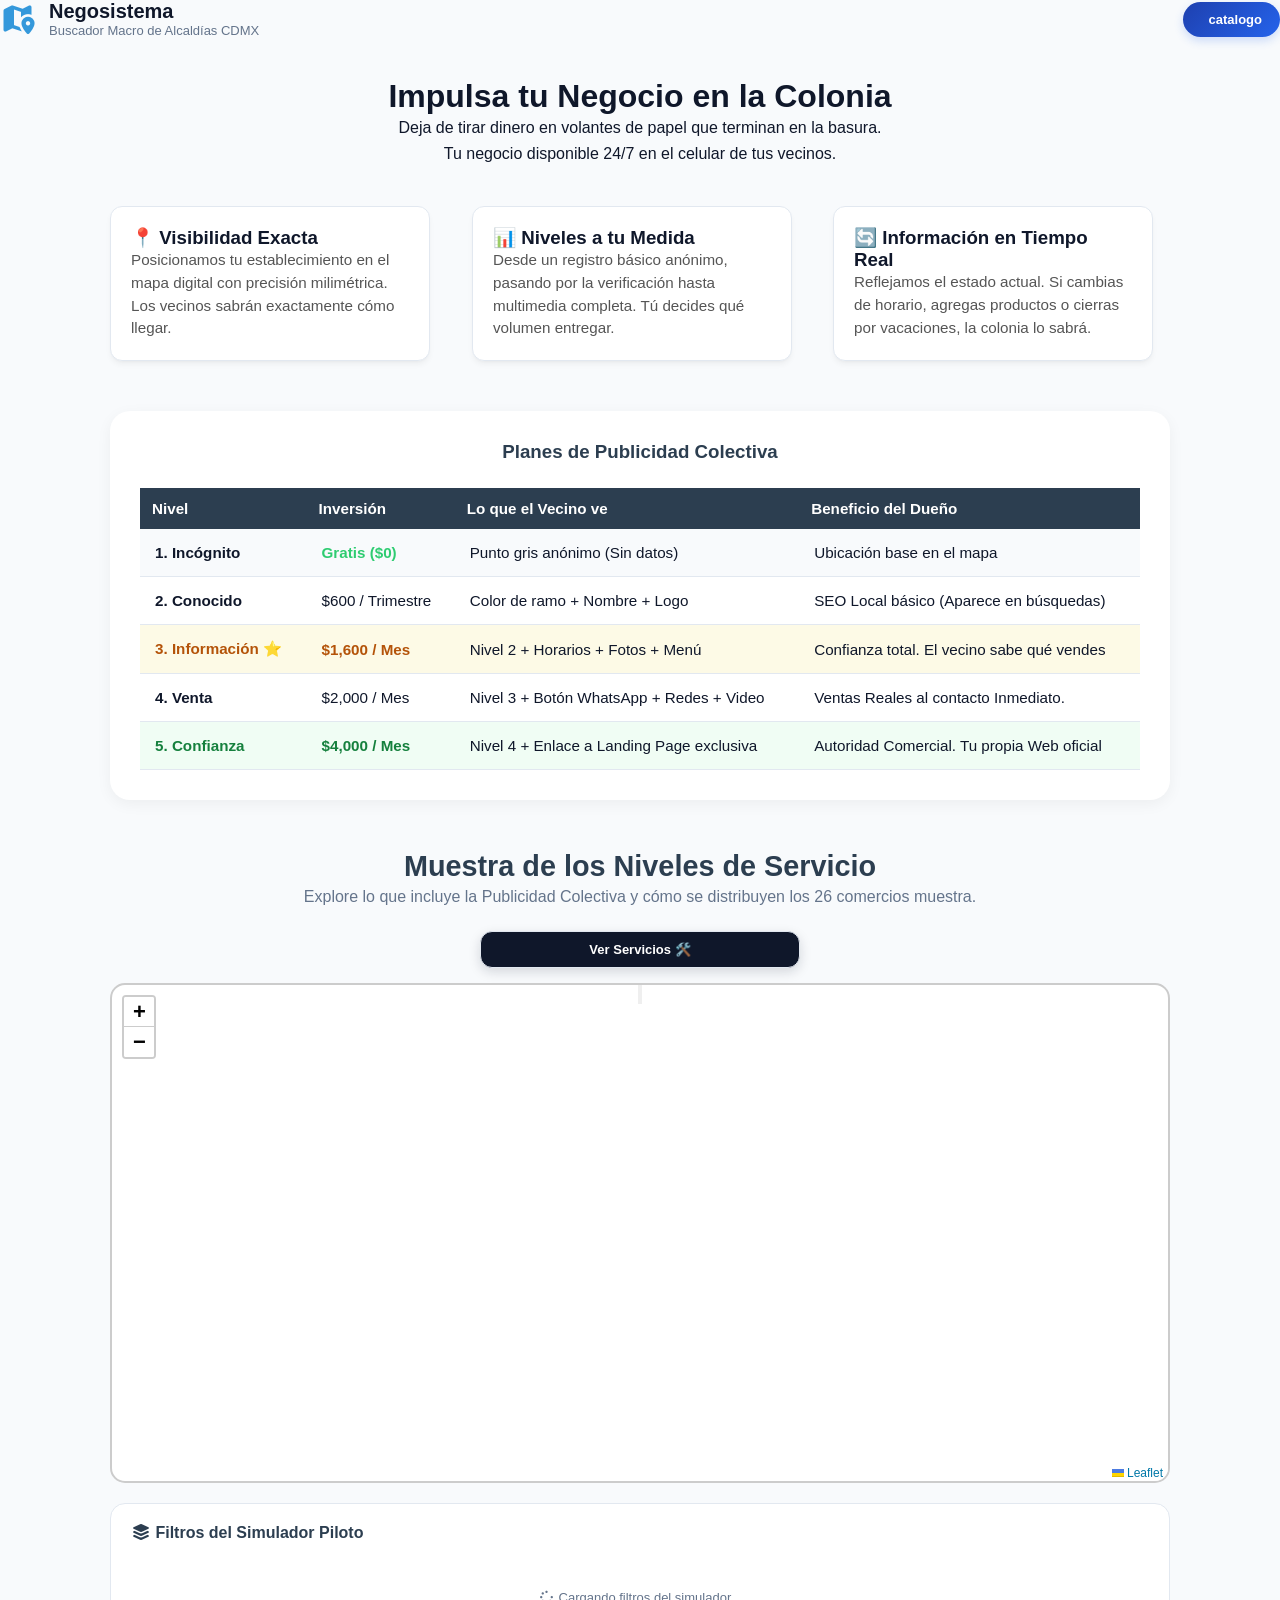
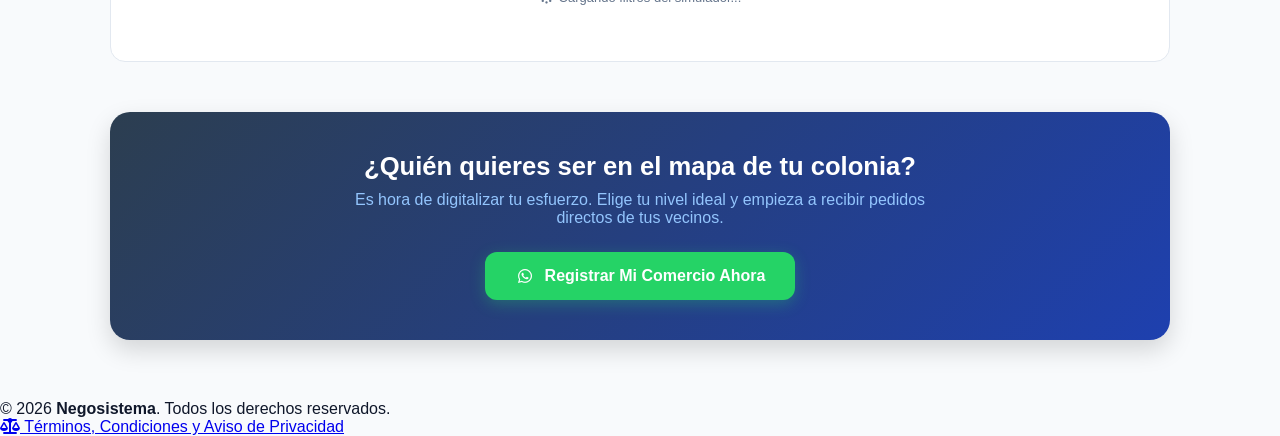
==== commit a6884eba: "popup" ====
--- a/anunciate.html
+++ b/anunciate.html
@@ -17,8 +17,11 @@
 <body class="entorno-marketing-anuncios">
     <!-- MENÚ DE NAVEGACIÓN PREMIUM UNIFORME CON LOGO INTERACTIVO -->
 
-<nav class="menu-navegacion-sistema">
-    <div class="menu-enlaces-contenedor" style="max-width: 1100px;"> <!-- Mantiene su alineación de lectura compacta -->
+<nav class="menu-navegacion-sistema" style="width: 100%;">
+    <!-- 🟢 Cambiamos este contenedor a Flexbox con distribución a los extremos -->
+    <div class="menu-enlaces-contenedor" style="display: flex !important; align-items: center !important; justify-content: space-between !important; width: 100% !important; box-sizing: border-box !important;">
+        
+        <!-- EXTREMO IZQUIERDO: Logo y Título -->
         <a href="index.html" style="text-decoration: none; color: inherit; display: inline-block;">
             <div class="brand">
                 <i class="fa-solid fa-map-location-dot brand-icon"></i>
@@ -28,14 +31,17 @@
                 </div>
             </div>
         </a>
-        <div class="nav-tabs-container">
-            <a href="index.html" class="enlace-nav">
-                <span class="icono-nav">🗺️</span> Mapa CDMX
+        
+        <!-- EXTREMO DERECHO: Botón de Anuncios -->
+        <div class="nav-tabs-container" style="display: flex !important; align-items: center !important;">
+            <a href="catalogo.html" class="btn-anunciate-header">
+                <span class="icono-nav"></span> catalogo
             </a>
+        </div>
 
-        </div>
     </div>
 </nav>
+
 
 
 
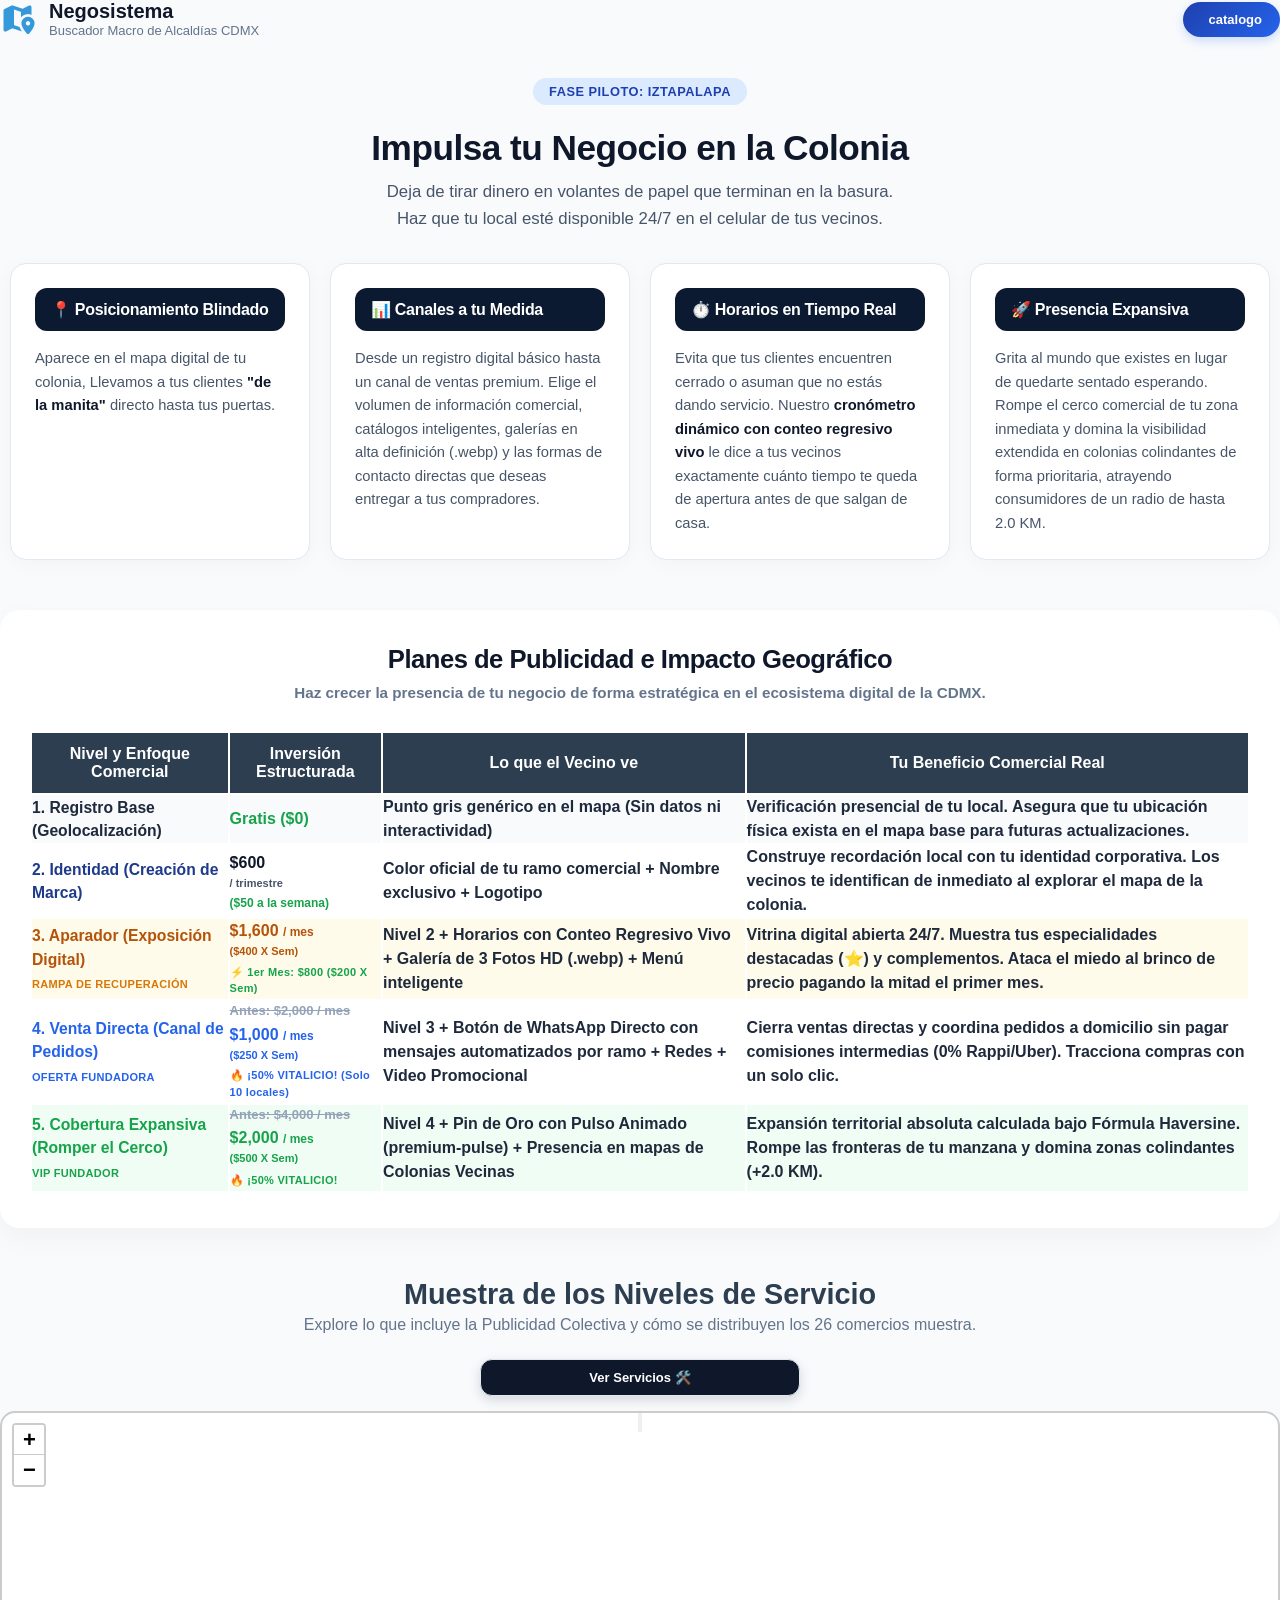
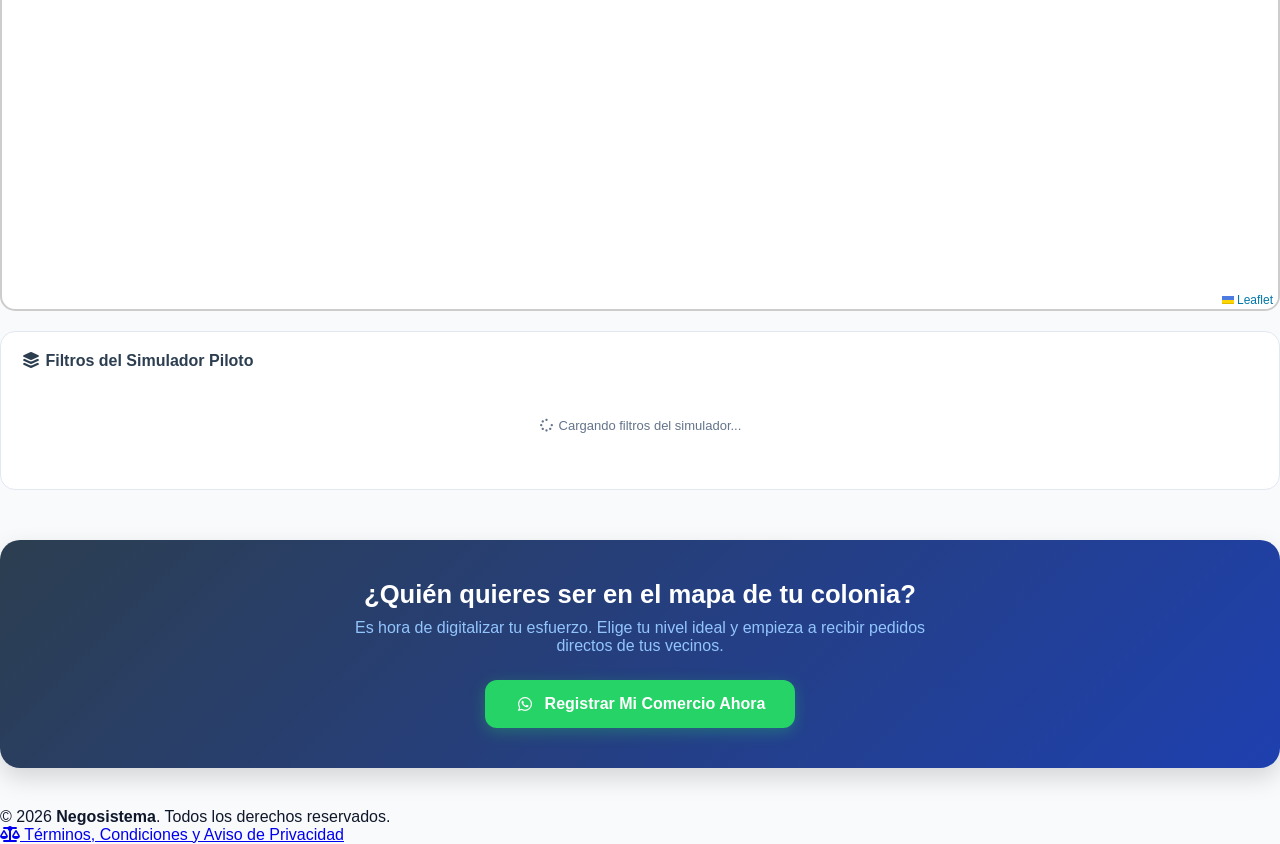
==== commit 09a71a1a: "listas de precios" ====
--- a/anunciate.html
+++ b/anunciate.html
@@ -43,85 +43,145 @@
 </nav>
 
 
-
-
-
-
-    <!-- Contenedor de Contenido Comercial -->
-    <div class="contenedor-servicios-ventas" style="padding: 20px; max-width: 1100px; margin: 0 auto;">
-<header style="text-align: center; margin-bottom: 40px; margin-top: 20px;">
-    <h2 class="titulo-pagina-sistema" style="font-size: 2rem;">Impulsa tu Negocio en la Colonia</h2>
-    <p class="subtitulo-pagina-sistema" style="line-height: 1.6; max-width: 600px; margin-left: auto; margin-right: auto;">
-        Deja de tirar dinero en volantes de papel que terminan en la basura. <br>
-        Tu negocio disponible 24/7 en el celular de tus vecinos.
+<!-- Encabezado de la Sección de Ventas - NEGOSISTEMA (Centrado Absoluto) -->
+<header class="header-marketing" style="text-align: center; margin: 40px auto 30px auto; padding: 0 20px; max-width: 1200px; width: 100%; box-sizing: border-box;">
+    
+    <!-- Sello de Fase Piloto Limpio -->
+    <span class="badge-fase" style="background: #dbeafe; color: #1e40af; font-size: 0.8rem; font-weight: 700; padding: 6px 16px; border-radius: 20px; text-transform: uppercase; letter-spacing: 0.5px; display: inline-block; margin-bottom: 12px;">
+        Fase Piloto: Iztapalapa
+    </span>
+    
+    <!-- Título Principal -->
+    <h2 style="color: #0f172a; font-size: 2.2rem; font-weight: 800; margin: 10px 0; letter-spacing: -0.5px; line-height: 1.2; text-align: center;">
+        Impulsa tu Negocio en la Colonia
+    </h2>
+    
+    <!-- Párrafo Descriptivo Rompe-Dolor -->
+    <p style="font-size: 1.05rem; line-height: 1.6; max-width: 650px; margin: 0 auto; color: #475569; text-align: center;">
+        Deja de tirar dinero en volantes de papel que terminan en la basura. <br style="display: inline;">
+        Haz que tu local esté disponible 24/7 en el celular de tus vecinos.
     </p>
+
 </header>
 
 
-        <!-- Pilares de Valor comerciales -->
-        <div style="display: grid; grid-template-columns: repeat(auto-fit, minmax(280px, 1fr)); gap: 25px; margin-bottom: 50px;">
-            <div class="feature-card" style="box-shadow: 0 4px 15px rgba(0,0,0,0.05); border-radius: 15px; background: white; padding: 20px;">
-                <h3>📍 Visibilidad Exacta</h3>
-                <p style="color: #555; font-size: 0.95rem; line-height: 1.5;">Posicionamos tu establecimiento en el mapa digital con precisión milimétrica. Los vecinos sabrán exactamente cómo llegar.</p>
-            </div>
-            <div class="feature-card" style="box-shadow: 0 4px 15px rgba(0,0,0,0.05); border-radius: 15px; background: white; padding: 20px;">
-                <h3>📊 Niveles a tu Medida</h3>
-                <p style="color: #555; font-size: 0.95rem; line-height: 1.5;">Desde un registro básico anónimo, pasando por la verificación hasta multimedia completa. Tú decides qué volumen entregar.</p>
-            </div>
-            <div class="feature-card" style="box-shadow: 0 4px 15px rgba(0,0,0,0.05); border-radius: 15px; background: white; padding: 20px;">
-                <h3>🔄 Información en Tiempo Real</h3>
-                <p style="color: #555; font-size: 0.95rem; line-height: 1.5;">Reflejamos el estado actual. Si cambias de horario, agregas productos o cierras por vacaciones, la colonia lo sabrá.</p>
-            </div>
-        </div>
-
-        <!-- Tabla Profesional de Planes y Niveles de Inversión -->
-        <section style="margin-bottom: 50px; background: white; padding: 30px; border-radius: 20px; box-shadow: 0 4px 15px rgba(0,0,0,0.05);">
-            <h3 style="color: #2c3e50; text-align: center; margin-bottom: 25px;">Planes de Publicidad Colectiva</h3>
-            <div style="overflow-x: auto;">
-                <table style="width: 100%; border-collapse: collapse; text-align: left; font-size: 0.95rem;">
-                    <thead>
+<!-- CONTENEDORES DE LOS PILARES CON LÍNEA DIVISORIA AZUL CORPORATIVA -->
+<div class="grid-pilares-sistema">
+
+    <!-- PILAR 1 -->
+    <div class="tarjeta-pilar-negosistema">
+        <h3>📍 Posicionamiento Blindado</h3>
+        <div class="linea-division-azul"></div>
+        <p>Aparece en el mapa digital de tu colonia, Llevamos a tus clientes <strong>"de la manita"</strong> directo hasta tus puertas.</p>
+    </div>
+
+    <!-- PILAR 2 -->
+    <div class="tarjeta-pilar-negosistema">
+        <h3>📊 Canales a tu Medida</h3>
+        <div class="linea-division-azul"></div>
+        <p>Desde un registro digital básico hasta un canal de ventas premium. Elige el volumen de información comercial, catálogos inteligentes, galerías en alta definición (.webp) y las formas de contacto directas que deseas entregar a tus compradores.</p>
+    </div>
+
+    <!-- PILAR 3 -->
+    <div class="tarjeta-pilar-negosistema">
+        <h3>⏱️ Horarios en Tiempo Real</h3>
+        <div class="linea-division-azul"></div>
+        <p>Evita que tus clientes encuentren cerrado o asuman que no estás dando servicio. Nuestro <strong>cronómetro dinámico con conteo regresivo vivo</strong> le dice a tus vecinos exactamente cuánto tiempo te queda de apertura antes de que salgan de casa.</p>
+    </div>
+
+    <!-- PILAR 4 -->
+    <div class="tarjeta-pilar-negosistema">
+        <h3>🚀 Presencia Expansiva</h3>
+        <div class="linea-division-azul"></div>
+        <p>Grita al mundo que existes en lugar de quedarte sentado esperando. Rompe el cerco comercial de tu zona inmediata y domina la visibilidad extendida en colonias colindantes de forma prioritaria, atrayendo consumidores de un radio de hasta 2.0 KM.</p>
+    </div>
+
+</div>
+
+   
+<!-- SECCIÓN DE PLANES DE INVERSIÓN (LETRAS DE ALTO CONTRASTE Y GROSOR OPTIMIZADO) -->
+<section style="margin-bottom: 50px; background: white; padding: 35px 30px; border-radius: 20px; box-shadow: 0 10px 30px rgba(0,0,0,0.04); -webkit-font-smoothing: antialiased; -moz-osx-font-smoothing: grayscale;">
+    <h3 style="color: #0f172a; text-align: center; margin-bottom: 10px; font-size: 1.6rem; font-weight: 800; letter-spacing: -0.5px;">Planes de Publicidad e Impacto Geográfico</h3>
+    <p style="color: #64748b; text-align: center; margin-bottom: 30px; font-size: 0.95rem; font-weight: 600;">Haz crecer la presencia de tu negocio de forma estratégica en el ecosistema digital de la CDMX.</p>
+
+    <div class="tabla-responsiva-contenedor">
+        <table class="tabla-sistema">
+                                <thead>
                         <tr style="background-color: #2c3e50; color: white;">
-                            <th style="padding: 12px;">Nivel</th>
-                            <th style="padding: 12px;">Inversión</th>
+                            <th style="padding: 12px;">Nivel y Enfoque Comercial</th>
+                            <th style="padding: 12px;">Inversión Estructurada</th>
                             <th style="padding: 12px;">Lo que el Vecino ve</th>
-                            <th style="padding: 12px;">Beneficio del Dueño</th>
+                            <th style="padding: 12px;">Tu Beneficio Comercial Real</th>
                         </tr>
                     </thead>
-                    <tbody>
-                        <tr style="border-bottom: 1px solid #e2e8f0; background: #f8fafc;">
-                            <td style="padding: 15px; font-weight: bold;">1. Incógnito</td>
-                            <td style="padding: 15px; color: #2ecc71; font-weight: bold;">Gratis ($0)</td>
-                            <td style="padding: 15px;">Punto gris anónimo (Sin datos)</td>
-                            <td style="padding: 15px;">Ubicación base en el mapa</td>
-                        </tr>
-                        <tr style="border-bottom: 1px solid #e2e8f0;">
-                            <td style="padding: 15px; font-weight: bold;">2. Conocido</td>
-                            <td style="padding: 15px;">$600 / Trimestre</td>
-                            <td style="padding: 15px;">Color de ramo + Nombre + Logo</td>
-                            <td style="padding: 15px;">SEO Local básico (Aparece en búsquedas)</td>
-                        </tr>
-                        <tr style="border-bottom: 1px solid #e2e8f0; background: #fdfae6;">
-                            <td style="padding: 15px; font-weight: bold; color: #b45309;">3. Información ⭐</td>
-                            <td style="padding: 15px; font-weight: bold; color: #b45309;">$1,600 / Mes</td>
-                            <td style="padding: 15px;">Nivel 2 + Horarios + Fotos + Menú</td>
-                            <td style="padding: 15px;">Confianza total. El vecino sabe qué vendes</td>
-                        </tr>
-                        <tr style="border-bottom: 1px solid #e2e8f0;">
-                            <td style="padding: 15px; font-weight: bold;">4. Venta</td>
-                            <td style="padding: 15px;">$2,000 / Mes</td>
-                            <td style="padding: 15px;">Nivel 3 + Botón WhatsApp + Redes + Video</td>
-                            <td style="padding: 15px;">Ventas Reales al contacto Inmediato.</td>
-                        </tr>
-                        <tr style="border-bottom: 1px solid #e2e8f0; background: #f0fdf4;">
-                            <td style="padding: 15px; font-weight: bold; color: #15803d;">5. Confianza</td>
-                            <td style="padding: 15px; font-weight: bold; color: #15803d;">$4,000 / Mes</td>
-                            <td style="padding: 15px;">Nivel 4 + Enlace a Landing Page exclusiva</td>
-                            <td style="padding: 15px;">Autoridad Comercial. Tu propia Web oficial</td>
-                        </tr>
-                    </tbody>
-                </table>
-            </div>
-        </section>
+            <tbody>
+                <!-- NIVEL 1 -->
+                <tr style="background: #f8fafc;">
+                    <td class="texto-nivel-titulo">1. Registro Base (Geolocalización)</td>
+                    <td class="texto-precio-negrita" style="color: #16a34a !important;">Gratis ($0)</td>
+                    <td>Punto gris genérico en el mapa (Sin datos ni interactividad)</td>
+                    <td>Verificación presencial de tu local. Asegura que tu ubicación física exista en el mapa base para futuras actualizaciones.</td>
+                </tr>
+                <!-- NIVEL 2 -->
+                <tr>
+                    <td class="texto-nivel-titulo" style="color: #1e3a8a !important;">2. Identidad (Creación de Marca)</td>
+                    <td>
+                        <div class="texto-precio-negrita">$600</div>
+                        <div class="texto-precio-sublinea">/ trimestre</div>
+                        <div style="color: #16a34a; font-weight: 800; font-size: 12px; margin-top: 2px;">($50 a la semana)</div>
+                    </td>
+                    <td>Color oficial de tu ramo comercial + Nombre exclusivo + Logotipo</td>
+                    <td>Construye recordación local con tu identidad corporativa. Los vecinos te identifican de inmediato al explorar el mapa de la colonia.</td>
+                </tr>
+                <!-- NIVEL 3 -->
+                <tr style="background: #fffbeb; border-bottom: 2px solid #fde68a;">
+                    <td class="texto-nivel-titulo" style="color: #b45309 !important;">
+                        3. Aparador (Exposición Digital)<br>
+                        <span class="badge-oferta-texto" style="color: #d97706;">RAMPA DE RECUPERACIÓN</span>
+                    </td>
+                    <td>
+                        <div class="texto-precio-negrita" style="color: #b45309 !important;">$1,600 <span style="font-size: 12px; font-weight: 700; color: #b45309;">/ mes</span></div>
+                        <div class="texto-precio-sublinea" style="color: #b45309 !important;">($400 X Sem)</div>
+                        <div class="badge-oferta-texto" style="color: #16a34a; font-size: 13px;">⚡ 1er Mes: $800 ($200 X Sem)</div>
+                    </td>
+                    <td style="font-weight: 700;">Nivel 2 + Horarios con Conteo Regresivo Vivo + Galería de 3 Fotos HD (.webp) + Menú inteligente</td>
+                    <td style="font-weight: 700; color: #78350f;">Vitrina digital abierta 24/7. Muestra tus especialidades destacadas (⭐) y complementos. Ataca el miedo al brinco de precio pagando la mitad el primer mes.</td>
+                </tr>
+                <!-- NIVEL 4 -->
+                <tr>
+                    <td class="texto-nivel-titulo" style="color: #2563eb !important;">
+                        4. Venta Directa (Canal de Pedidos)<br>
+                        <span class="badge-oferta-texto" style="color: #2563eb;">OFERTA FUNDADORA</span>
+                    </td>
+                    <td>
+                        <div style="color: #94a3b8; text-decoration: line-through; font-weight: 700; font-size: 13px; margin-bottom: 2px;">Antes: $2,000 / mes</div>
+                        <div class="texto-precio-negrita" style="color: #2563eb !important;">$1,000 <span style="font-size: 12px; font-weight: 700; color: #2563eb;">/ mes</span></div>
+                        <div class="texto-precio-sublinea" style="color: #2563eb !important;">($250 X Sem)</div>
+                        <div class="badge-oferta-texto" style="color: #2563eb; font-size: 12px;">🔥 ¡50% VITALICIO! (Solo 10 locales)</div>
+                    </td>
+                    <td>Nivel 3 + Botón de WhatsApp Directo con mensajes automatizados por ramo + Redes + Video Promocional</td>
+                    <td>Cierra ventas directas y coordina pedidos a domicilio sin pagar comisiones intermedias (0% Rappi/Uber). Tracciona compras con un solo clic.</td>
+                </tr>
+                <!-- NIVEL 5 -->
+                <tr style="background: #f0fdf4;">
+                    <td class="texto-nivel-titulo" style="color: #16a34a !important;">
+                        5. Cobertura Expansiva (Romper el Cerco)<br>
+                        <span class="badge-oferta-texto" style="color: #16a34a;">VIP FUNDADOR</span>
+                    </td>
+                    <td>
+                        <div style="color: #94a3b8; text-decoration: line-through; font-weight: 700; font-size: 13px; margin-bottom: 2px;">Antes: $4,000 / mes</div>
+                        <div class="texto-precio-negrita" style="color: #16a34a !important;">$2,000 <span style="font-size: 12px; font-weight: 700; color: #16a34a;">/ mes</span></div>
+                        <div class="texto-precio-sublinea" style="color: #16a34a !important;">($500 X Sem)</div>
+                        <div class="badge-oferta-texto" style="color: #16a34a; font-size: 12px;">🔥 ¡50% VITALICIO!</div>
+                    </td>
+                    <td style="font-weight: 700; color: #14532d;">Nivel 4 + Pin de Oro con Pulso Animado (premium-pulse) + Presencia en mapas de Colonias Vecinas</td>
+                    <td style="font-weight: 700; color: #14532d;">Expansión territorial absoluta calculada bajo Fórmula Haversine. Rompe las fronteras de tu manzana y domina zonas colindantes (+2.0 KM).</td>
+                </tr>
+            </tbody>
+        </table>
+    </div>
+</section>
+
 
         <!-- Sección de Visualización de Pruebas -->
         <section style="margin-bottom: 50px; text-align: center;">
--- a/css/styles.css
+++ b/css/styles.css
@@ -1007,8 +1007,8 @@
         display: flex !important;
         flex-direction: column !important; /* Icono arriba, switch abajo */
         align-items: center !important;
-        justify-content: center !important;
-        padding: 10px 4px !important;
+        justify-content: space-between !important; /* <--- CAMBIO: Fuerza al emoji a irse arriba y al switch abajo sin encimarse */
+        padding: 12px 4px 10px 4px !important;
         border-radius: 12px !important;
         background: #ffffff !important;
         border: 1px solid #e2e8f0 !important;
@@ -1024,6 +1024,7 @@
 
     /* 4. Alinear y centrar el contenedor del icono/emoji */
     #capas-inferiores-contenedor .texto-filtro-info {
+        order: 1 !important;
         margin: 0 0 6px 0 !important;
         padding: 0 !important;
         text-align: center !important;
@@ -1038,7 +1039,8 @@
 
     /* 5. Centrar la palanca del switch en la base del cuadrante */
     #capas-inferiores-contenedor .toggle-switch {
-        transform: scale(0.9) !important;
+        /* <--- CAMBIO: Eliminamos 'transform: scale' que es el que rompe la responsividad y encima los elementos */
+        order: 2 !important;
         margin: 0 auto !important;
         display: block !important;
     }
@@ -1081,3 +1083,383 @@
     from { transform: translateY(15px); opacity: 0; }
     to { transform: translateY(0); opacity: 1; }
 }
+
+@media (max-width: 768px) {
+    /* 1. Forzar rejilla estricta de 3 columnas simétricas en celular */
+    #capas-inferiores-contenedor {
+        display: grid !important;
+        grid-template-columns: repeat(3, 1fr) !important;
+        gap: 8px !important;
+        padding: 8px 4px !important;
+        width: 100% !important;
+        box-sizing: border-box !important;
+    }
+
+    /* 2. Formatear cada botón como un cuadrante vertical limpio */
+    #capas-inferiores-contenedor .guia-item-filtro {
+        display: flex !important;
+        flex-direction: column !important; /* Icono arriba, switch abajo */
+        align-items: center !important;
+        justify-content: space-between !important; /* <--- CAMBIO: Fuerza al emoji a irse arriba y al switch abajo sin encimarse */
+        padding: 10px 4px !important;
+        border-radius: 12px !important;
+        background: #ffffff !important;
+        border: 1px solid #e2e8f0 !important;
+        height: 95px !important;
+        box-sizing: border-box !important;
+    }
+
+    /* 3. Ocultar los textos nativos dentro del mosaico para que no rompan el espacio */
+    #capas-inferiores-contenedor .desc-filtro-span,
+    #capas-inferiores-contenedor .label-filtro-span {
+        display: none !important;
+    }
+
+    /* 4. Alinear y centrar el contenedor del icono/emoji */
+    #capas-inferiores-contenedor .texto-filtro-info {
+        margin: 0 0 6px 0 !important;
+        padding: 0 !important;
+        text-align: center !important;
+        display: block !important;
+    }
+
+    #capas-inferiores-contenedor .emoji-filtro-span {
+        font-size: 24px !important;
+        display: block !important;
+        line-height: 1 !important;
+    }
+
+    /* 5. Centrar la palanca del switch en la base del cuadrante */
+    #capas-inferiores-contenedor .toggle-switch {
+        /* <--- CAMBIO: Eliminamos 'transform: scale' que es el que rompe la responsividad y encima los elementos */
+        margin: 0 auto !important;
+        display: block !important;
+    }
+
+    /* 6. ESTILO DE LA TARJETA FLOTANTE OSCURA DINÁMICA (PANTALLA C) */
+    .tarjeta-informativa-movil-oscura {
+        position: fixed !important;
+        bottom: 16px !important;
+        left: 5% !important;
+        width: 90% !important;
+        background: #0f172a !important; /* Fondo corporativo idéntico a tu captura */
+        color: #ffffff !important;
+        padding: 14px 18px !important;
+        border-radius: 16px !important;
+        box-shadow: 0 12px 35px rgba(0, 0, 0, 0.4) !important;
+        z-index: 999999 !important; /* Por encima de mapas y popups */
+        box-sizing: border-box !important;
+        font-family: 'Inter', sans-serif !important;
+        animation: entradaDetalleSubida 0.25s cubic-bezier(0.4, 0, 0.2, 1) !important;
+    }
+
+    .tarjeta-informativa-movil-oscura strong {
+        color: #ffffff !important;
+        display: block !important;
+        font-size: 14px !important;
+        font-weight: 700 !important;
+        margin-bottom: 4px !important;
+    }
+
+    .tarjeta-informativa-movil-oscura span {
+        color: #94a3b8 !important; /* Gris suavizado para la descripción */
+        font-size: 12px !important;
+        line-height: 1.4 !important;
+        display: block !important;
+        font-weight: 400 !important;
+    }
+}
+
+@keyframes entradaDetalleSubida {
+    from { transform: translateY(15px); opacity: 0; }
+    to { transform: translateY(0); opacity: 1; }
+}
+
+/* --- 🎯 FUERZA DE VISIBILIDAD DE CONTROLES MULTIMEDIA --- */
+.popup-multimedia-carrusel .carrusel-nav {
+    display: block !important; /* Despierta las flechas de navegación */
+    position: absolute;
+    top: 50%;
+    transform: translateY(-50%);
+    background: rgba(15, 23, 42, 0.6);
+    color: #ffffff;
+    border: none;
+    padding: 8px 12px;
+    font-size: 16px;
+    font-weight: bold;
+    cursor: pointer;
+    z-index: 10; /* Las coloca por encima de la foto .webp */
+    border-radius: 4px;
+}
+
+.popup-multimedia-carrusel .carrusel-nav.prev { left: 8px; }
+.popup-multimedia-carrusel .carrusel-nav.next { right: 8px; }
+
+.popup-multimedia-carrusel .carrusel-dots-container {
+    display: flex !important; /* Despierta los círculos de paginación inferiores */
+    position: absolute;
+    bottom: 8px;
+    left: 50%;
+    transform: translateX(-50%);
+    gap: 6px;
+    z-index: 10;
+}
+
+.popup-multimedia-carrusel .carrusel-dot {
+    width: 8px;
+    height: 8px;
+    background: rgba(255, 255, 255, 0.4);
+    border-radius: 50%;
+    cursor: pointer;
+    display: inline-block;
+}
+
+.popup-multimedia-carrusel .carrusel-dot.active {
+    background: #ffffff; /* Ilumina el punto de la foto actual */
+    transform: scale(1.2);
+}
+
+/* Oculta la imagen rota de forma inmediata antes de ser removida del DOM */
+.img-inexistente {
+  display: none !important;
+}
+
+.menu-bloque-ui {
+    display: flex;
+    flex-direction: column;
+    width: 100%;
+}
+
+.menu-titulo-categoria {
+    font-size: 11px !important;
+    font-weight: 800 !important;
+    color: #64748b !important;
+    letter-spacing: 0.05em;
+    margin-bottom: 6px;
+    display: block;
+}
+
+.menu-lista-items {
+    list-style: none !important;
+    padding: 0 !important;
+    margin: 0 !important;
+    display: flex;
+    flex-direction: column;
+    gap: 4px;
+}
+
+.menu-lista-items li {
+    font-size: 13px !important;
+    color: #334155 !important;
+    font-weight: 500;
+    line-height: 1.4;
+    padding-left: 4px;
+}
+
+/* CONTENEDOR DE MEDIOS DE PAGO ESTILO BOTONES RESPONSIVOS ELEGANTES */
+.menu-pagos-badges {
+    display: grid;
+    grid-template-columns: repeat(auto-fit, minmax(95px, 1fr)); /* 📱 Se acomodan solos en rejilla según el ancho del celular */
+    gap: 6px;
+    margin-top: 6px;
+    width: 100%;
+}
+
+.badge-pago-item {
+    background: #ffffff;
+    color: #1e293b !important;
+    font-size: 11px !important;
+    font-weight: 700 !important;
+    padding: 6px 4px;
+    border-radius: 6px;
+    border: 1px solid #e2e8f0;
+    text-align: center;
+    box-shadow: 0 1px 3px rgba(0,0,0,0.02);
+    display: flex;
+    align-items: center;
+    justify-content: center;
+    gap: 4px;
+    transition: all 0.2s ease;
+}
+
+/* 🎨 TRUCO MAESTRO DE MARKETING: Inyección automática de iconos según el texto de Google Sheets */
+.badge-pago-item:has-text("Efectivo"), 
+.badge-pago-item:contains("Efectivo") {
+    border-left: 3px solid #16a34a !important; /* Verde dinero */
+}
+
+.badge-pago-item:has-text("Tarjeta"), 
+.badge-pago-item:contains("Tarjeta"),
+.badge-pago-item:contains("Clip") {
+    border-left: 3px solid #2563eb !important; /* Azul bancario */
+}
+
+.badge-pago-item:has-text("Transferencia"), 
+.badge-pago-item:contains("SPEI"),
+.badge-pago-item:contains("Transfer") {
+    border-left: 3px solid #7c3aed !important; /* Morado tecnológico / SPEI */
+}
+
+/* ==========================================================================
+   🏛️ DISEÑO PREMIUM: PILARES CON DIVISIÓN AZUL CORPORATIVA Y RESPONSIVOS
+   ========================================================================== */
+
+/* 1. Contenedor de la Rejilla: Flexbox Elástico e Inteligente */
+.grid-pilares-sistema {
+    display: flex !important;
+    flex-wrap: wrap !important;
+    gap: 20px !important;
+    width: 100% !important;
+    margin-bottom: 50px !important;
+    padding: 0 10px !important;
+    box-sizing: border-box !important;
+}
+
+/* 2. Caja Contenedora Completa (Estética Limpia como la original) */
+.tarjeta-pilar-negosistema {
+    background: #ffffff !important;
+    border-radius: 16px !important;
+    padding: 24px !important;
+    box-shadow: 0 4px 20px rgba(15, 23, 42, 0.03) !important;
+    border: 1px solid #e2e8f0 !important;
+    display: flex !important;
+    flex-direction: column !important;
+    box-sizing: border-box !important;
+    transition: transform 0.2s ease, box-shadow 0.2s ease !important;
+    
+    /* 🖥️ COMPORTAMIENTO BASE (PC): Las 4 cajas se acomodan alineadas en horizontal */
+    flex: 1 1 calc(25% - 20px) !important;
+    min-width: 240px !important;
+    max-width: 100% !important;
+}
+
+/* Efecto sutil al pasar el cursor o presionar en smartphones */
+.tarjeta-pilar-negosistema:hover {
+    transform: translateY(-4px) !important;
+    box-shadow: 0 12px 25px rgba(15, 23, 42, 0.07) !important;
+}
+
+/* Título centrado u ordenado del pilar */
+.tarjeta-pilar-negosistema h3 {
+    margin: 0 0 12px 0 !important;
+    color: #0f172a !important; /* Mismo color oscuro de la cabecera de precios */
+    font-size: 1.2rem !important;
+    font-weight: 800 !important;
+    letter-spacing: -0.3px !important;
+}
+
+/* 🔵 LA LÍNEA DIVISORIA AZUL CORPORATIVA (IDÉNTICA A LOS PRECIOS) */
+.linea-division-azul {
+    width: 100% !important;
+    height: 3px !important; /* Grosor ideal para que se note con elegancia */
+    background-color: #0f172a !important; /* Azul marino oscuro de tu tabla */
+    margin-bottom: 16px !important;
+    border-radius: 2px !important;
+}
+
+/* Párrafo descriptivo inferior */
+.tarjeta-pilar-negosistema p {
+    color: #475569 !important; /* Gris oscuro ultra legible */
+    font-size: 0.92rem !important;
+    line-height: 1.6 !important;
+    margin: 0 !important;
+    text-align: left !important;
+}
+
+.tarjeta-pilar-negosistema p strong {
+    color: #0f172a !important;
+}
+
+/* ==========================================================================
+   🔄 MOTOR RESPONSIVO CONTINUO (SIN PARCHES)
+   ========================================================================== */
+
+/* 🎚️ VISTA MEDIANA (Tablets o ventanas colapsadas en PC junto a YouTube) */
+@media (max-width: 1100px) and (min-width: 601px) {
+    .tarjeta-pilar-negosistema {
+        /* 🔳 EFECTO BLOGGER: Fuerza la rejilla a acomodarse exactamente en 2x2 */
+        flex: 1 1 calc(50% - 20px) !important;
+    }
+}
+
+/* 📱 VISTA CELULAR: Fila india vertical limpia */
+@media (max-width: 600px) {
+    .tarjeta-pilar-negosistema {
+        flex: 1 1 100% !important; /* Ocupa todo el ancho disponible del celular */
+    }
+}
+
+/* ==========================================================================
+   📊 OPTIMIZACIÓN DE FUERZA Y CONTRASTE PARA LA TABLA DE PRECIOS
+   ========================================================================== */
+
+/* Forzar grosores en textos descriptivos dentro de la tabla */
+.tabla-sistema td {
+    font-weight: 600 !important; /* Le da cuerpo al texto general de las celdas */
+    color: #1e293b !important;  /* Slate oscuro de máxima legibilidad */
+    line-height: 1.5 !important;
+}
+
+/* Títulos de los Niveles */
+.texto-nivel-titulo {
+    font-weight: 800 !important; /* Grosor máximo e imponente */
+    font-size: 0.98rem !important;
+    color: #0f172a !important;
+}
+
+/* Precios e Inversión */
+.texto-precio-negrita {
+    font-weight: 800 !important;
+    font-size: 1rem !important;
+    color: #0f172a !important;
+}
+
+/* Subtextos, Semanas y Trimestres */
+.texto-precio-sublinea {
+    font-weight: 700 !important; /* Evita que el texto de la semana parezca delgado */
+    font-size: 11px !important;
+    color: #475569 !important;
+}
+
+/* Textos de Ofertas y Rampas Dinámicas */
+.badge-oferta-texto {
+    font-weight: 800 !important;
+    font-size: 11px !important;
+    letter-spacing: 0.3px !important;
+    margin-top: 4px !important;
+    display: inline-block !important;
+}
+
+/* Ajuste específico para celulares para que las letras no se toquen */
+@media (max-width: 768px) {
+    .tabla-sistema td {
+        padding: 14px 10px !important; /* Da espacio libre para que respire la letra */
+        font-size: 0.88rem !important;
+    }
+    .texto-nivel-titulo { font-size: 0.9rem !important; }
+    .texto-precio-negrita { font-size: 0.9rem !important; }
+}
+
+/* Unificar el h3 con el color de fondo de las cabeceras del sistema */
+.tarjeta-pilar-negosistema h3 {
+    /* Color principal plano extraído de tus botones y tabla */
+    background-color: #0b1a30 !important; 
+    color: #ffffff !important;
+    
+    /* Espaciado interno para darle formato de celda/tarjeta */
+    padding: 12px 16px !important; 
+    
+    /* Esquinas redondeadas idénticas a la tabla (12px) */
+    border-radius: 12px !important; 
+    
+    /* Separación inferior con respecto al texto de abajo */
+    margin: 0 0 16px 0 !important; 
+    display: block !important;
+    font-size: 16px !important;
+    font-weight: 600 !important;
+}
+
+/* Escondemos la línea azul porque el bloque h3 ya sirve como separador visual */
+.tarjeta-pilar-negosistema .linea-division-azul {
+    display: none !important; 
+}
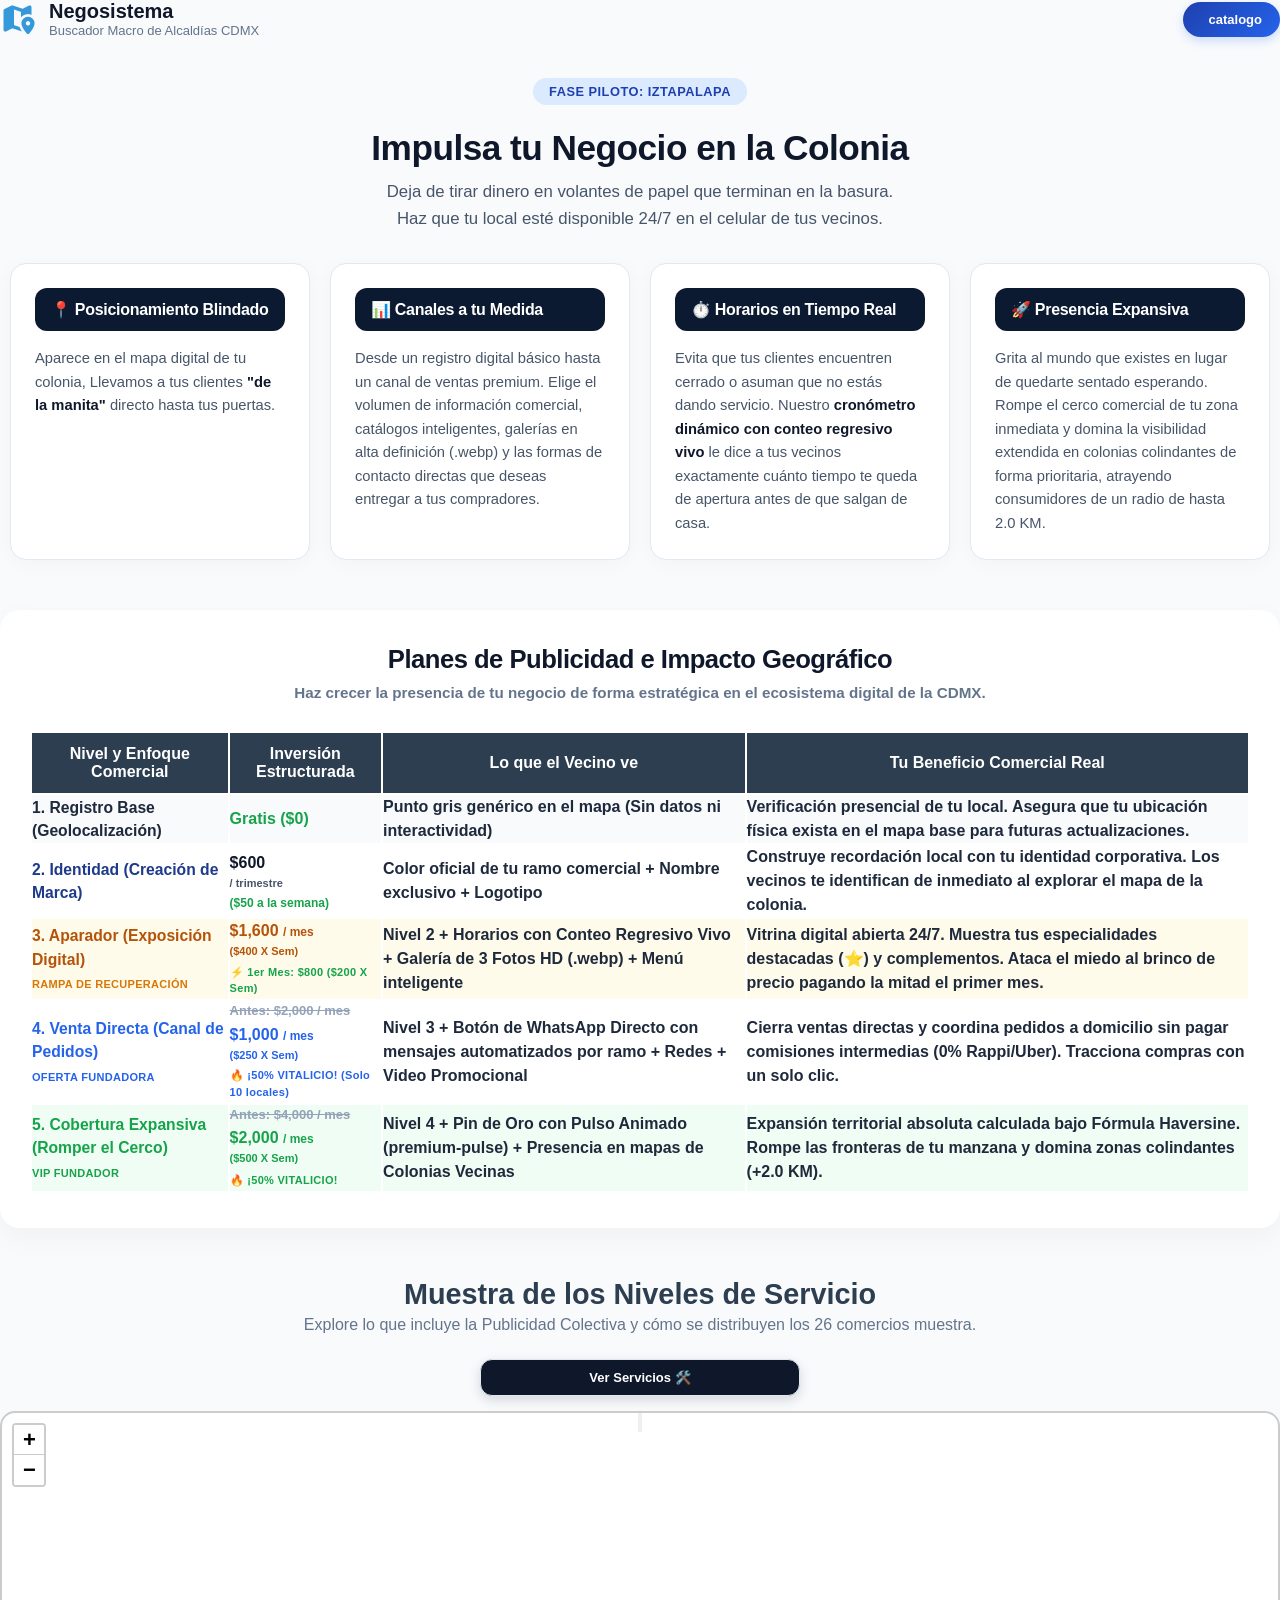
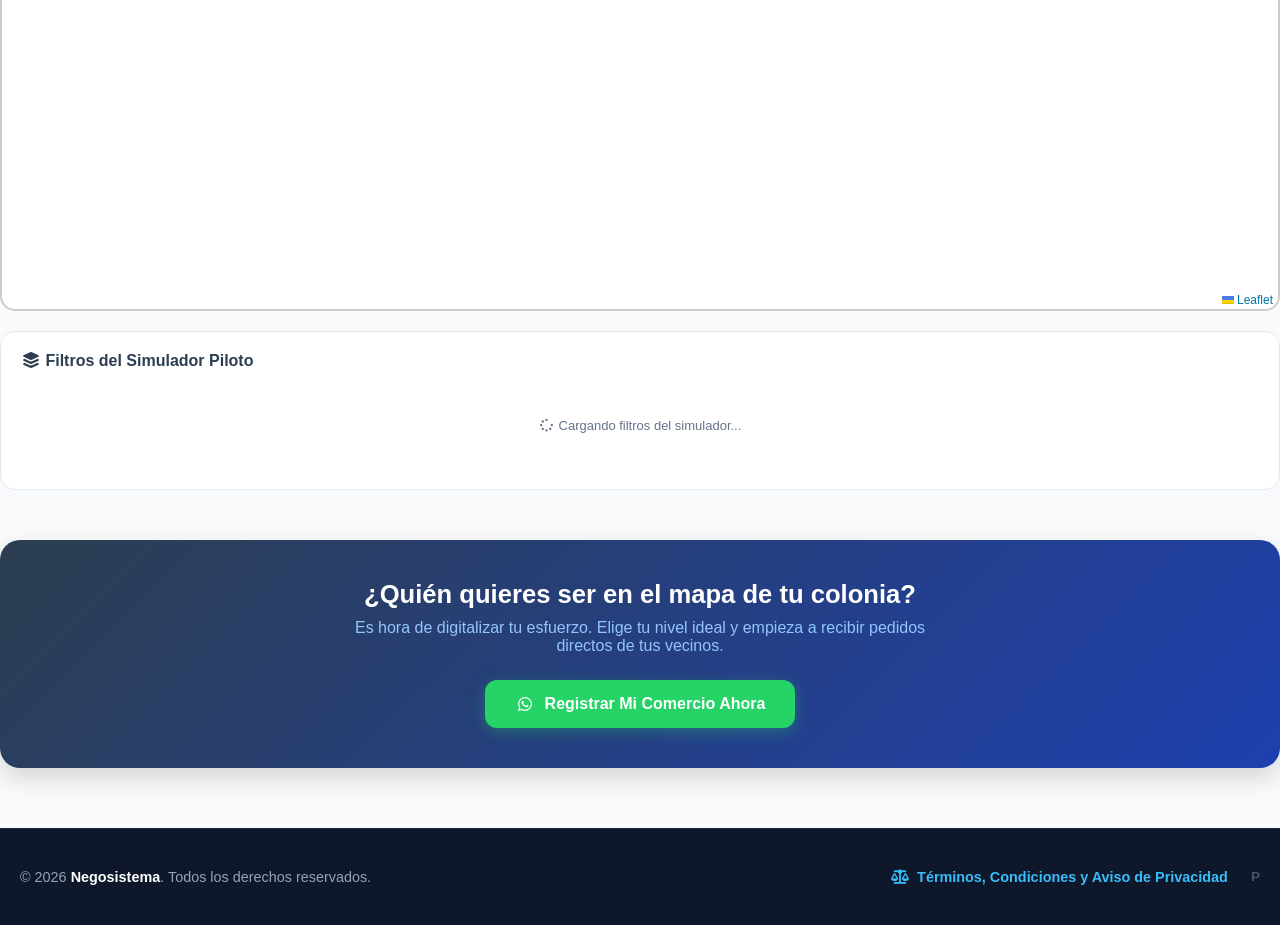
==== commit 697dbdd2: "terminos footer" ====
--- a/anunciate.html
+++ b/anunciate.html
@@ -219,18 +219,7 @@
             </a>
         </div>
     </div>
-    <!-- PIE DE PÁGINA OSCURO CORPORATIVO -->
-<!-- PIE DE PÁGINA OSCURO CORPORATIVO -->
-<footer class="footer-maestro-sistema" style="margin-top: 40px;">
-    <div class="footer-maestro-contenido" style="max-width: 1100px;">
-        <p class="copyright" style="margin: 0;">&copy; 2026 <strong>Negosistema</strong>. Todos los derechos reservados.</p>
-        <div class="footer-links">
-            <a href="terminos.html" class="enlace-legal-footer">
-                <i class="fa-solid fa-scale-balanced"></i> Términos, Condiciones y Aviso de Privacidad
-            </a>
-        </div>
-    </div>
-</footer>
+
 
 
 
@@ -240,5 +229,39 @@
     <script src="js/papaparse.min.js"></script>
     <!-- Agregamos defer para garantizar que el script espere a las librerías anteriores -->
     <script src="js/motor-mapas.js" defer></script>
+
+    <!-- PIE DE PÁGINA OSCURO CORPORATIVO PREMIUM UNIFORME -->
+    <footer class="footer-maestro-sistema" style="background-color: #0f172a !important; color: #f8fafc !important; width: 100% !important; padding: 40px 20px !important; margin-top: 60px !important; border-top: 1px solid #1e293b !important; box-sizing: border-box !important;">
+        <div class="footer-maestro-contenido" style="max-width: 1400px; margin: 0 auto; display: flex; flex-wrap: wrap; justify-content: space-between; align-items: center; gap: 20px;">
+            
+            <!-- Izquierda: Copyright -->
+            <p class="copyright" style="margin: 0; font-size: 0.9rem; color: #94a3b8 !important; font-weight: 400;">
+                &copy; 2026 <strong style="color: #ffffff !important; font-weight: 700;">Negosistema</strong>. Todos los derechos reservados.
+            </p>
+            
+            <!-- Derecha: Enlaces Legales -->
+            <div class="footer-links" style="display: flex; align-items: center; gap: 15px; flex-wrap: wrap;">
+                <a href="terminos.html" class="enlace-legal-footer" style="color: #38bdf8 !important; text-decoration: none; font-size: 0.9rem; font-weight: 600; display: inline-flex; align-items: center; gap: 8px; transition: color 0.2s ease;">
+                    <i class="fa-solid fa-scale-balanced"></i> Términos, Condiciones y Aviso de Privacidad
+                </a>
+                
+                <!-- El enlace 'P' con su ID intacto para el script -->
+                <a href="catalogo.html" class="enlace-legal-footer escaparate-p" id="enlaceEscaparateStaging" title="Ver escaparate de pruebas en Staging" style="color: #475569 !important; text-decoration: none; font-size: 0.85rem; margin-left: 8px; font-weight: bold;">P</a>
+            </div>
+
+        </div>
+
+        <!-- Script de automatización de rutas del sistema -->
+        <script>
+            document.addEventListener("DOMContentLoaded", () => {
+                const enlace = document.getElementById("enlaceEscaparateStaging");
+                if (enlace) {
+                    const ultimaColonia = localStorage.getItem("ultima_colonia_explorada") || "xalpa ii";
+                    enlace.href = `catalogo.html?colonia=${encodeURIComponent(ultimaColonia)}`;
+                }
+            });
+        </script>
+    </footer>
+
 </body>
 </html>
